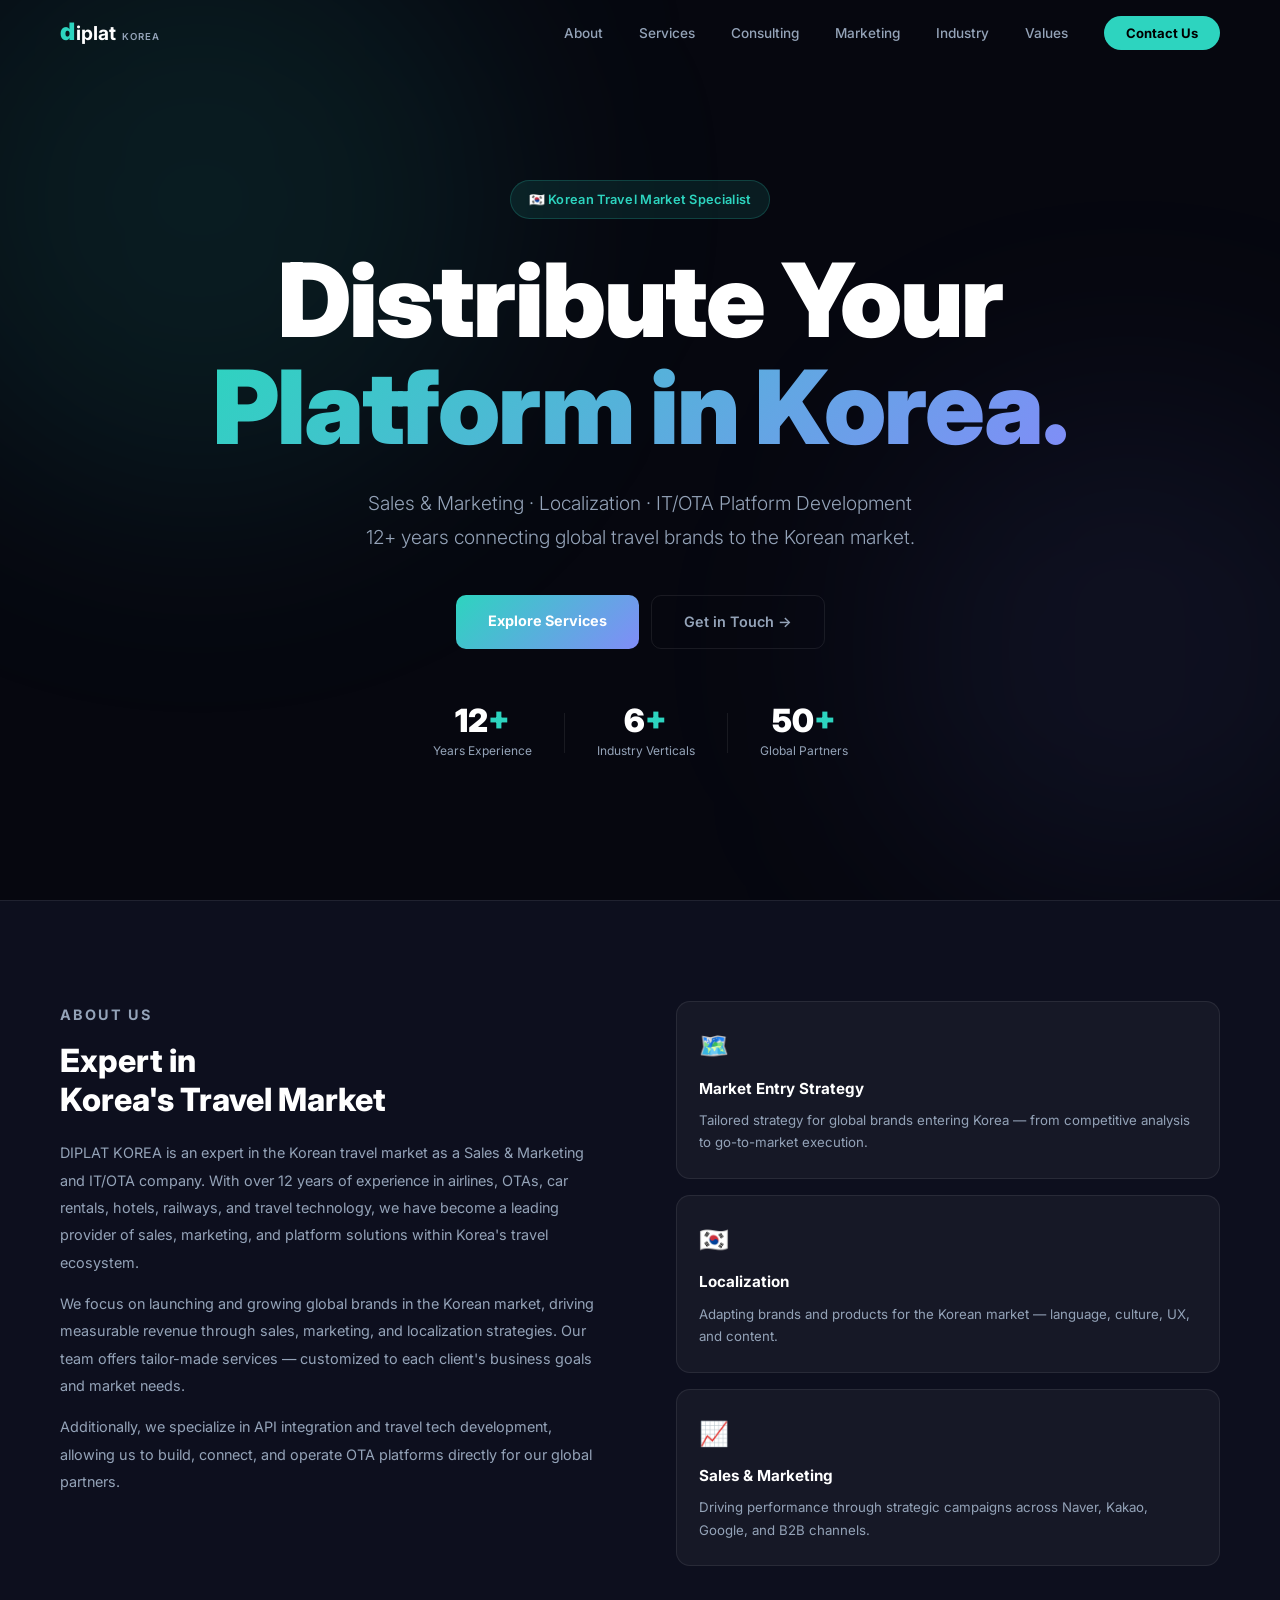
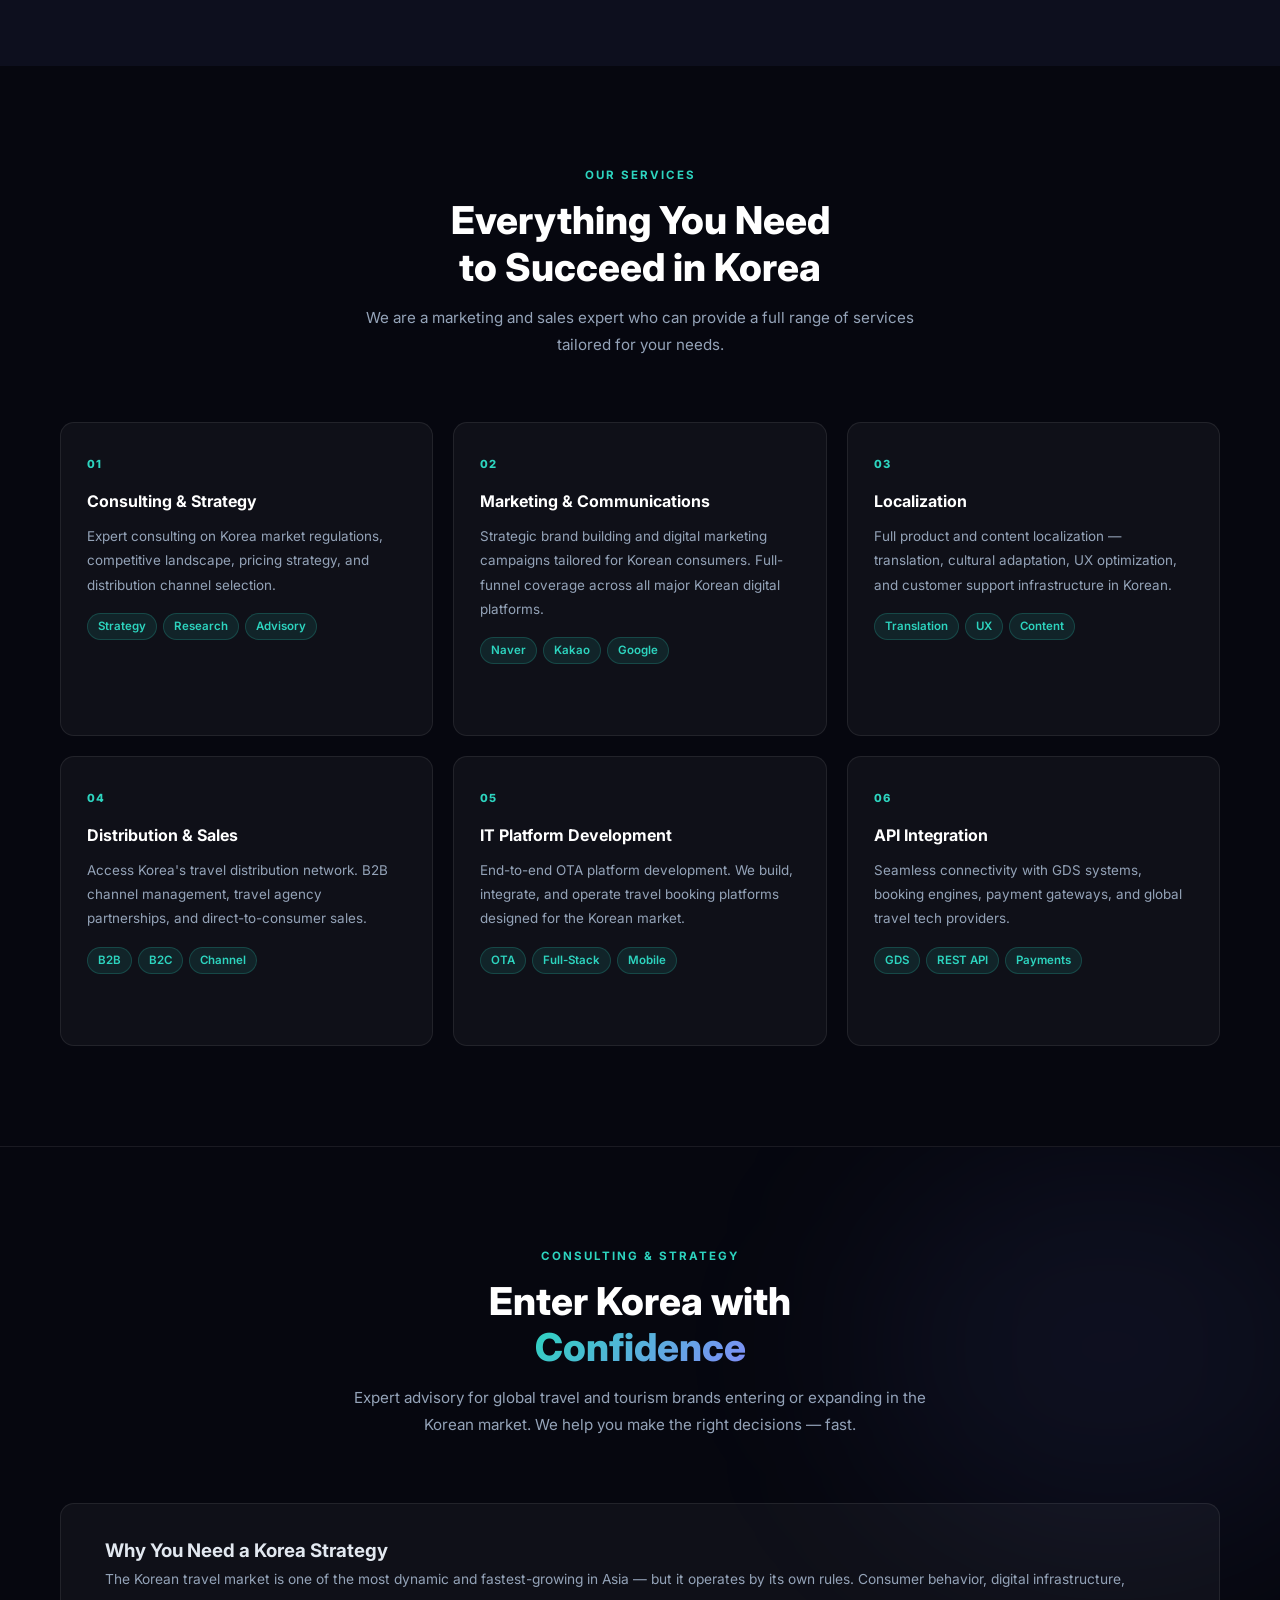
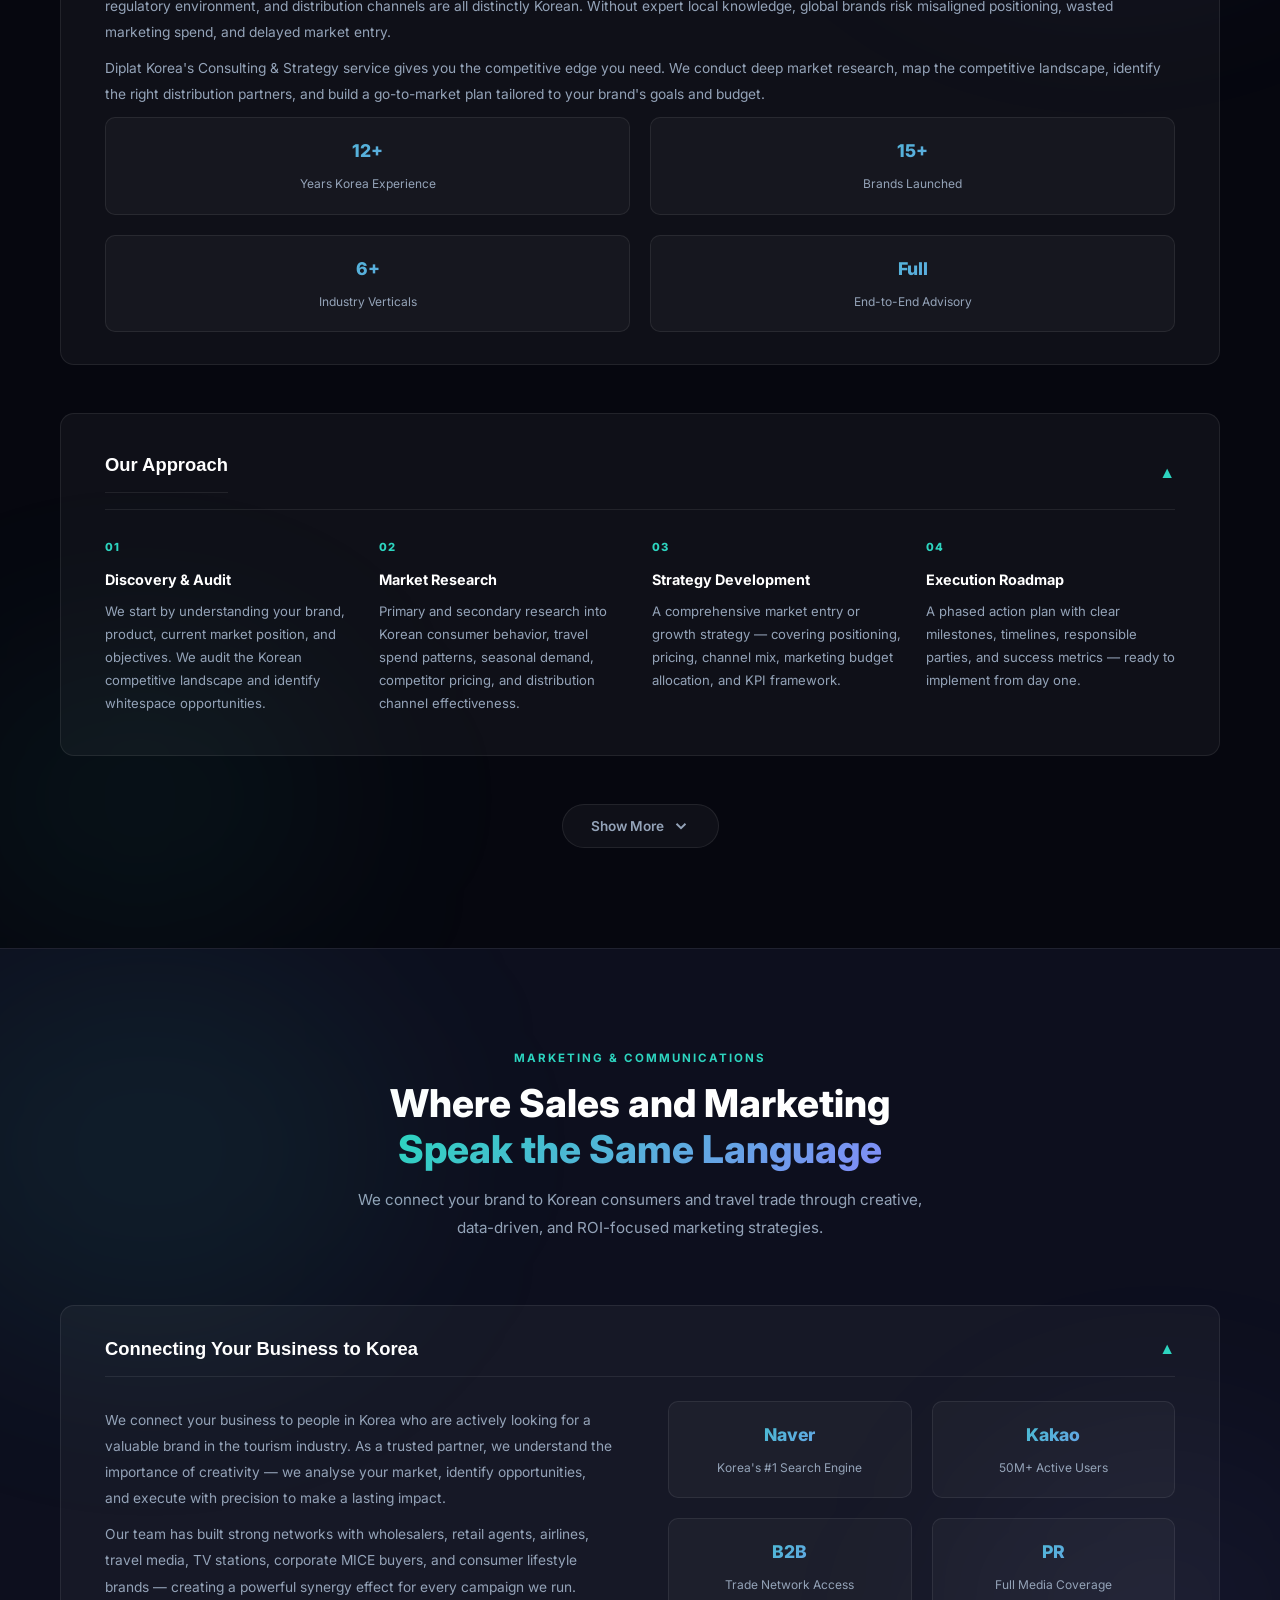
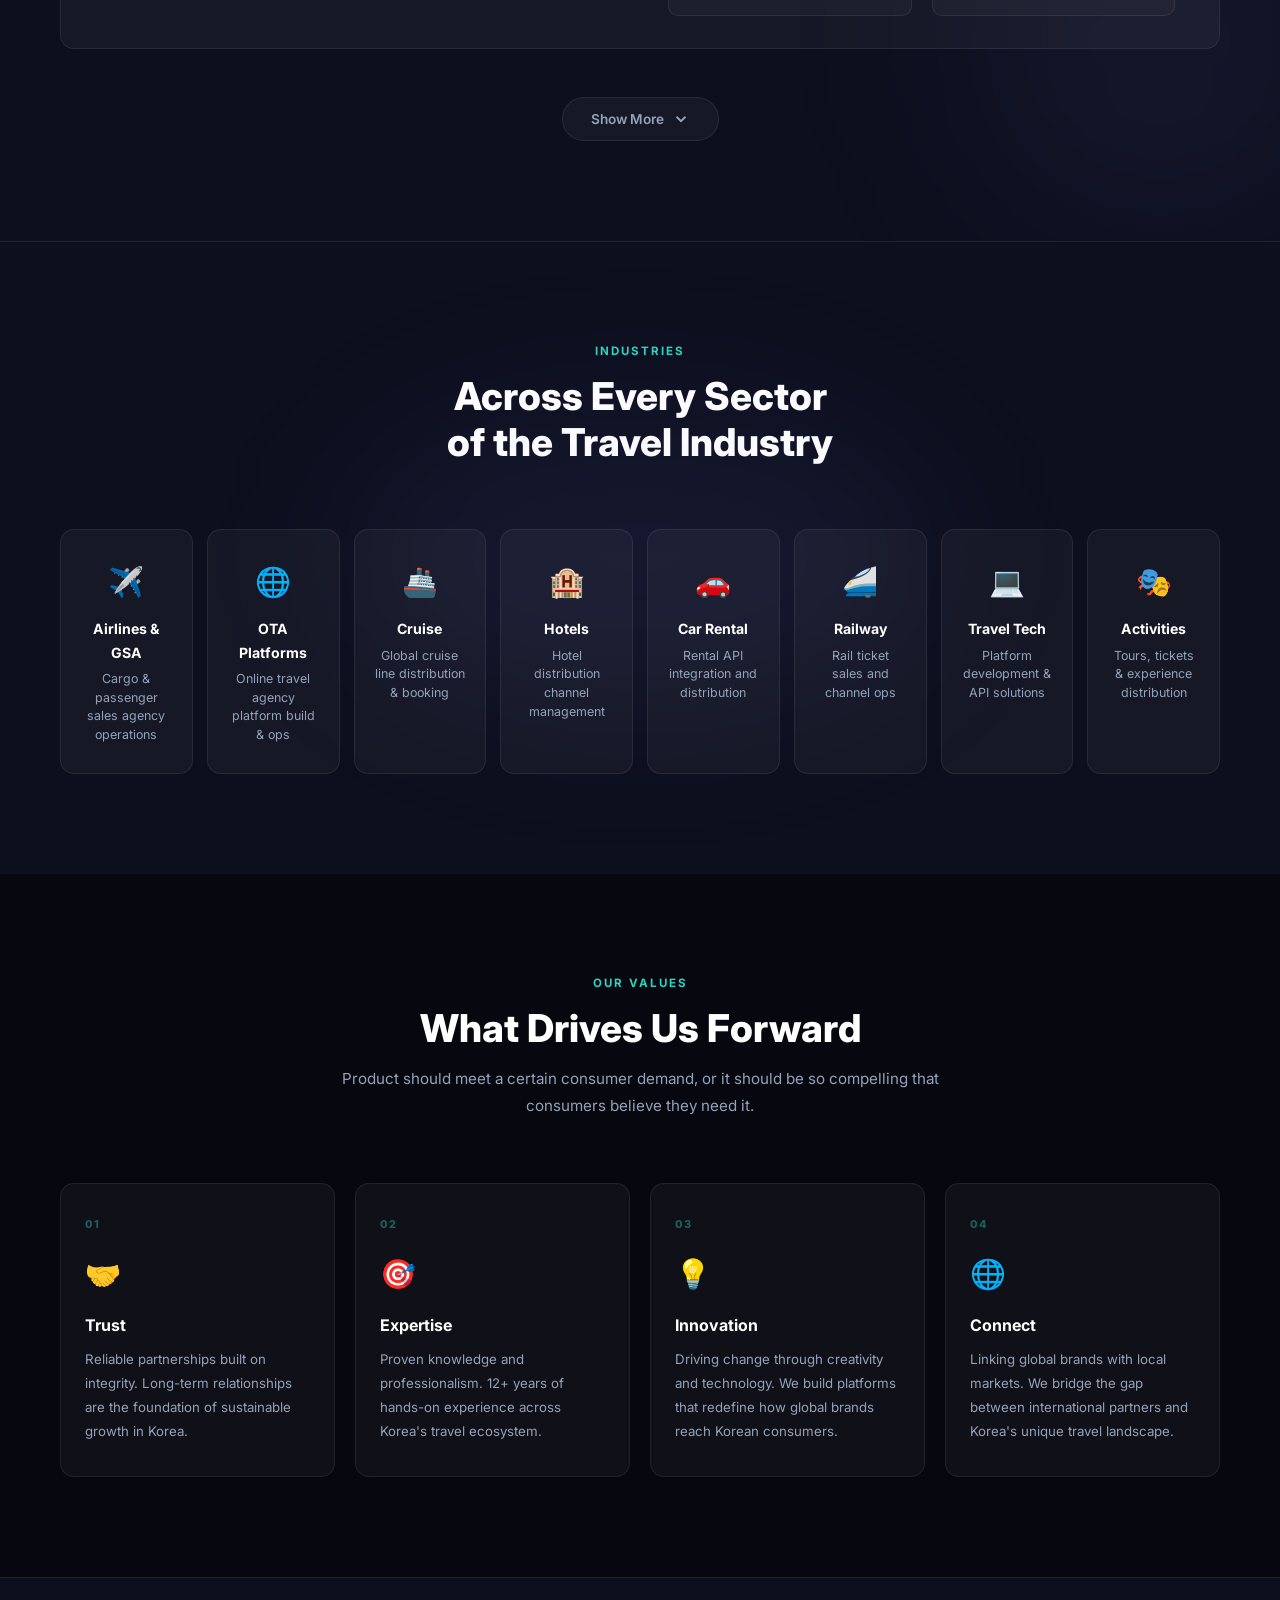
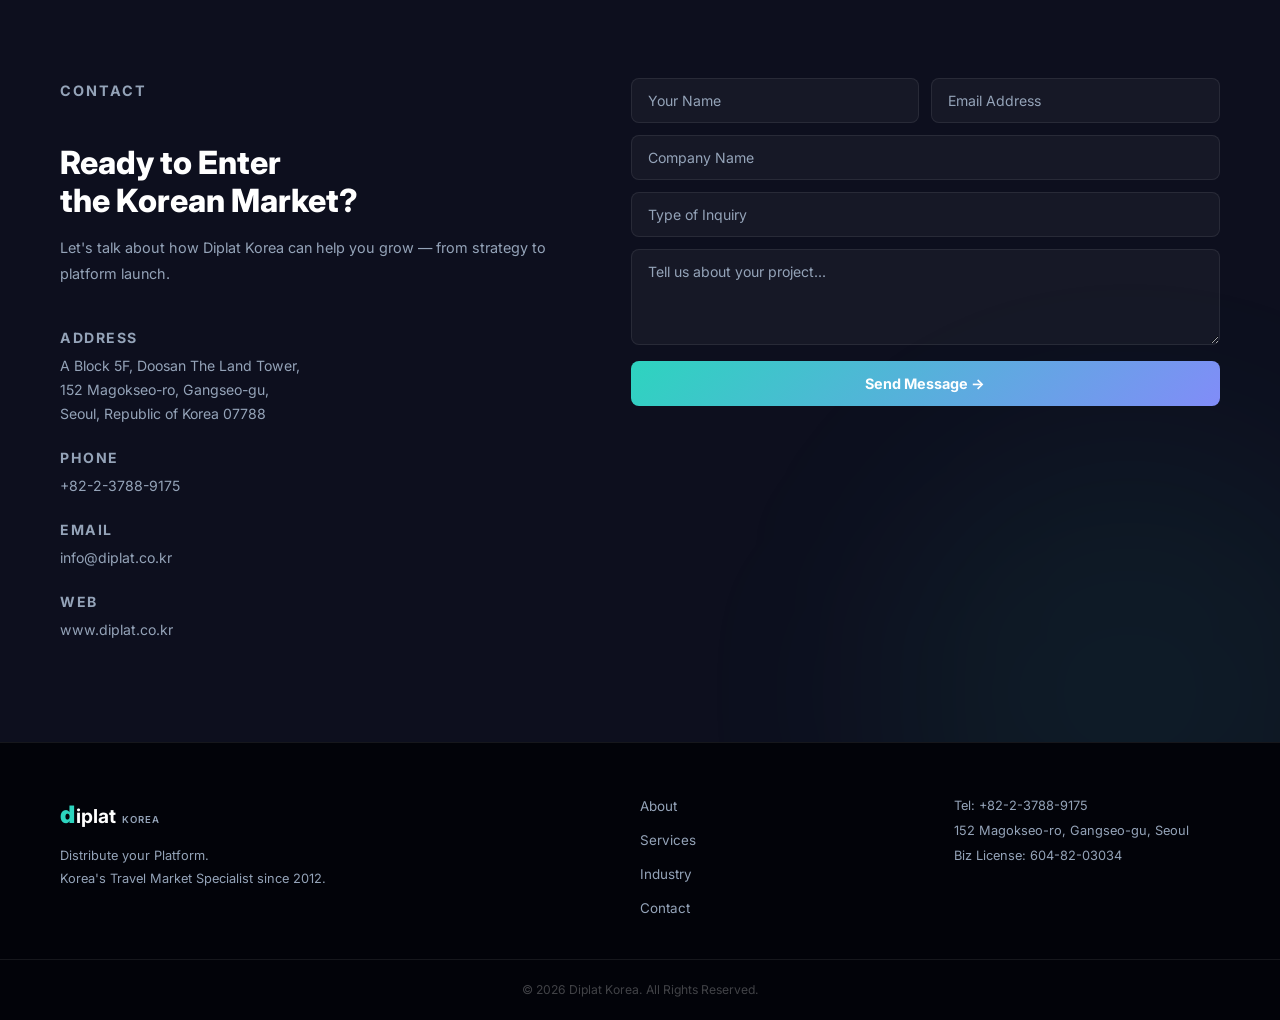
==== index.html @ 062f1f36 "fix: Brands Launched 50+ → 15+" ====
<!DOCTYPE html>
<html lang="en">
<head>
  <meta charset="UTF-8">
  <meta name="viewport" content="width=device-width, initial-scale=1.0">
  <title>Diplat Korea — Distribute Your Platform</title>
  <meta name="description" content="Diplat Korea is an expert in the Korean travel market. Sales & Marketing, Localization, IT/OTA Platform Development, and API Integration. 12+ years of experience.">
  <meta property="og:title" content="Diplat Korea — Distribute Your Platform">
  <meta property="og:description" content="Korea's leading travel market specialist. We launch and grow global brands in Korea.">
  <link rel="preconnect" href="https://fonts.googleapis.com">
  <link rel="stylesheet" href="https://fonts.googleapis.com/css2?family=Inter:wght@300;400;500;600;700;800;900&display=swap">
  <link rel="stylesheet" href="assets/css/style.css">
</head>
<body>

<!-- NAV -->
<nav class="nav" id="nav">
  <div class="container nav-inner">
    <a href="#home" class="logo">
      <span class="logo-d">d</span><span class="logo-rest">iplat</span>
      <span class="logo-ko">korea</span>
    </a>
    <ul class="nav-links" id="navLinks">
      <li><a href="#about">About</a></li>
      <li><a href="#service">Services</a></li>
      <li><a href="#consulting">Consulting</a></li>
      <li><a href="#marketing">Marketing</a></li>
      <li><a href="#industry">Industry</a></li>
      <li><a href="#values">Values</a></li>
      <li><a href="#contact" class="nav-cta">Contact Us</a></li>
    </ul>
    <button class="hamburger" id="hamburger"><span></span><span></span><span></span></button>
  </div>
</nav>

<!-- HERO -->
<section class="hero" id="home">
  <div class="hero-glow hero-glow-1"></div>
  <div class="hero-glow hero-glow-2"></div>
  <div class="container hero-inner">
    <div class="hero-badge">🇰🇷 Korean Travel Market Specialist</div>
    <h1>Distribute Your<br><span class="grad-text">Platform in Korea.</span></h1>
    <p class="hero-sub">Sales & Marketing · Localization · IT/OTA Platform Development<br>12+ years connecting global travel brands to the Korean market.</p>
    <div class="hero-actions">
      <a href="#service" class="btn-primary">Explore Services</a>
      <a href="#contact" class="btn-ghost">Get in Touch →</a>
    </div>
    <div class="hero-metrics">
      <div class="metric"><span class="metric-num">12<em>+</em></span><span class="metric-label">Years Experience</span></div>
      <div class="metric-div"></div>
      <div class="metric"><span class="metric-num">6<em>+</em></span><span class="metric-label">Industry Verticals</span></div>
      <div class="metric-div"></div>
      <div class="metric"><span class="metric-num">50<em>+</em></span><span class="metric-label">Global Partners</span></div>
    </div>
  </div>
</section>

<!-- ABOUT -->
<section class="section about" id="about">
  <div class="container">
    <div class="about-wrap">
      <div class="about-left fade-in">
        <p class="eyebrow">About Us</p>
        <h2>Expert in<br>Korea's Travel Market</h2>
        <p>DIPLAT KOREA is an expert in the Korean travel market as a Sales &amp; Marketing and IT/OTA company. With over 12 years of experience in airlines, OTAs, car rentals, hotels, railways, and travel technology, we have become a leading provider of sales, marketing, and platform solutions within Korea's travel ecosystem.</p>
        <p>We focus on launching and growing global brands in the Korean market, driving measurable revenue through sales, marketing, and localization strategies. Our team offers tailor-made services — customized to each client's business goals and market needs.</p>
        <p>Additionally, we specialize in API integration and travel tech development, allowing us to build, connect, and operate OTA platforms directly for our global partners.</p>
      </div>
      <div class="about-right fade-in">
        <div class="about-card">
          <div class="ac-icon">🗺️</div>
          <h4>Market Entry Strategy</h4>
          <p>Tailored strategy for global brands entering Korea — from competitive analysis to go-to-market execution.</p>
        </div>
        <div class="about-card">
          <div class="ac-icon">🇰🇷</div>
          <h4>Localization</h4>
          <p>Adapting brands and products for the Korean market — language, culture, UX, and content.</p>
        </div>
        <div class="about-card">
          <div class="ac-icon">📈</div>
          <h4>Sales & Marketing</h4>
          <p>Driving performance through strategic campaigns across Naver, Kakao, Google, and B2B channels.</p>
        </div>
      </div>
    </div>
  </div>
</section>

<!-- SERVICES -->
<section class="section services" id="service">
  <div class="container">
    <div class="section-header">
      <p class="eyebrow">Our Services</p>
      <h2>Everything You Need<br>to Succeed in Korea</h2>
      <p class="section-sub">We are a marketing and sales expert who can provide a full range of services tailored for your needs.</p>
    </div>
    <div class="services-grid">
      <a href="#consulting" class="svc-card fade-in">
        <div class="svc-num">01</div>
        <h3>Consulting & Strategy</h3>
        <p>Expert consulting on Korea market regulations, competitive landscape, pricing strategy, and distribution channel selection.</p>
        <div class="svc-tags"><span>Strategy</span><span>Research</span><span>Advisory</span></div>
        <div class="svc-link">Learn More →</div>
      </a>
      <a href="#marketing" class="svc-card fade-in">
        <div class="svc-num">02</div>
        <h3>Marketing & Communications</h3>
        <p>Strategic brand building and digital marketing campaigns tailored for Korean consumers. Full-funnel coverage across all major Korean digital platforms.</p>
        <div class="svc-tags"><span>Naver</span><span>Kakao</span><span>Google</span></div>
        <div class="svc-link">Learn More →</div>
      </a>
      <a href="services/localization.html" class="svc-card fade-in">
        <div class="svc-num">03</div>
        <h3>Localization</h3>
        <p>Full product and content localization — translation, cultural adaptation, UX optimization, and customer support infrastructure in Korean.</p>
        <div class="svc-tags"><span>Translation</span><span>UX</span><span>Content</span></div>
        <div class="svc-link">Learn More →</div>
      </a>
      <a href="services/distribution-sales.html" class="svc-card fade-in">
        <div class="svc-num">04</div>
        <h3>Distribution & Sales</h3>
        <p>Access Korea's travel distribution network. B2B channel management, travel agency partnerships, and direct-to-consumer sales.</p>
        <div class="svc-tags"><span>B2B</span><span>B2C</span><span>Channel</span></div>
        <div class="svc-link">Learn More →</div>
      </a>
      <a href="services/it-platform.html" class="svc-card fade-in">
        <div class="svc-num">05</div>
        <h3>IT Platform Development</h3>
        <p>End-to-end OTA platform development. We build, integrate, and operate travel booking platforms designed for the Korean market.</p>
        <div class="svc-tags"><span>OTA</span><span>Full-Stack</span><span>Mobile</span></div>
        <div class="svc-link">Learn More →</div>
      </a>
      <a href="services/api-integration.html" class="svc-card fade-in">
        <div class="svc-num">06</div>
        <h3>API Integration</h3>
        <p>Seamless connectivity with GDS systems, booking engines, payment gateways, and global travel tech providers.</p>
        <div class="svc-tags"><span>GDS</span><span>REST API</span><span>Payments</span></div>
        <div class="svc-link">Learn More →</div>
      </a>
    </div>
  </div>
</section>

<!-- CONSULTING -->
<section class="section consulting" id="consulting">
  <div class="cst-glow cst-glow-1"></div>
  <div class="cst-glow cst-glow-2"></div>
  <div class="container">
    <div class="section-header">
      <p class="eyebrow">Consulting & Strategy</p>
      <h2>Enter Korea with<br><span class="grad-text">Confidence</span></h2>
      <p class="section-sub">Expert advisory for global travel and tourism brands entering or expanding in the Korean market. We help you make the right decisions — fast.</p>
    </div>

    <!-- Intro strip -->
    <div class="mkt-intro fade-in">
      <div class="mkt-intro-text">
        <h3>Why You Need a Korea Strategy</h3>
        <p>The Korean travel market is one of the most dynamic and fastest-growing in Asia — but it operates by its own rules. Consumer behavior, digital infrastructure, regulatory environment, and distribution channels are all distinctly Korean. Without expert local knowledge, global brands risk misaligned positioning, wasted marketing spend, and delayed market entry.</p>
        <p>Diplat Korea's Consulting & Strategy service gives you the competitive edge you need. We conduct deep market research, map the competitive landscape, identify the right distribution partners, and build a go-to-market plan tailored to your brand's goals and budget.</p>
      </div>
      <div class="mkt-intro-stats">
        <div class="mis"><strong class="grad-text">12+</strong><span>Years Korea Experience</span></div>
        <div class="mis"><strong class="grad-text">15+</strong><span>Brands Launched</span></div>
        <div class="mis"><strong class="grad-text">6+</strong><span>Industry Verticals</span></div>
        <div class="mis"><strong class="grad-text">Full</strong><span>End-to-End Advisory</span></div>
      </div>
    </div>

    <!-- Approach steps (accordion) -->
    <div class="cst-approach fade-in">
      <button class="cst-approach-toggle" onclick="toggleApproach(this)" aria-expanded="true">
        <h3>Our Approach</h3>
        <span class="cst-toggle-icon">▲</span>
      </button>
      <div class="cst-steps" id="cstSteps">
        <div class="cst-step">
          <div class="cst-step-num">01</div>
          <div class="cst-step-body">
            <h4>Discovery & Audit</h4>
            <p>We start by understanding your brand, product, current market position, and objectives. We audit the Korean competitive landscape and identify whitespace opportunities.</p>
          </div>
        </div>
        <div class="cst-step">
          <div class="cst-step-num">02</div>
          <div class="cst-step-body">
            <h4>Market Research</h4>
            <p>Primary and secondary research into Korean consumer behavior, travel spend patterns, seasonal demand, competitor pricing, and distribution channel effectiveness.</p>
          </div>
        </div>
        <div class="cst-step">
          <div class="cst-step-num">03</div>
          <div class="cst-step-body">
            <h4>Strategy Development</h4>
            <p>A comprehensive market entry or growth strategy — covering positioning, pricing, channel mix, marketing budget allocation, and KPI framework.</p>
          </div>
        </div>
        <div class="cst-step">
          <div class="cst-step-num">04</div>
          <div class="cst-step-body">
            <h4>Execution Roadmap</h4>
            <p>A phased action plan with clear milestones, timelines, responsible parties, and success metrics — ready to implement from day one.</p>
          </div>
        </div>
      </div>
    </div>

    <!-- 더보기 버튼 -->
    <div class="expand-btn-wrap">
      <button class="expand-btn" id="cstExpandBtn" onclick="toggleGrid('cstCards','cstExpandBtn')">
        <span>Show More</span>
        <svg class="expand-arrow" viewBox="0 0 24 24" fill="none" stroke="currentColor" stroke-width="2.5"><polyline points="6 9 12 15 18 9"/></svg>
      </button>
    </div>

    <!-- Service scope cards -->
    <div class="mkt-grid expand-grid collapsed" id="cstCards">
      <div class="mkt-card cst-card fade-in mkt-card-highlight">
        <div class="cst-card-header">
          <div class="mkt-icon">✈️</div>
          <h4>GSA — General Sales Agent</h4>
          
        </div>
        <div class="cst-card-body">
          <p>We act as your official General Sales Agent in Korea — operating as your local sales arm with full reservation support, ticketing, agency relations, and account management.</p>
          <ul class="mkt-list">
            <li>Official Korea GSA representation</li>
            <li>Reservations & ticketing support</li>
            <li>Travel agent contracting & education</li>
            <li>Corporate & group account management</li>
            <li>Trade event & roadshow representation</li>
            <li>Monthly sales reporting to HQ</li>
          </ul>
        </div>
      </div>
      <div class="mkt-card cst-card fade-in">
        <div class="cst-card-header">
          <div class="mkt-icon">🗺️</div>
          <h4>Market Entry Strategy</h4>
          
        </div>
        <div class="cst-card-body">
          <p>Full go-to-market framework for new entrants — from brand positioning to first-sale roadmap. Tailored to your product category and target audience in Korea.</p>
          <ul class="mkt-list">
            <li>Positioning & brand architecture</li>
            <li>Target segment definition</li>
            <li>Channel prioritization</li>
            <li>First-year revenue forecasting</li>
          </ul>
        </div>
      </div>
      <div class="mkt-card cst-card fade-in">
        <div class="cst-card-header">
          <div class="mkt-icon">🔎</div>
          <h4>Competitive Intelligence</h4>
          
        </div>
        <div class="cst-card-body">
          <p>Deep analysis of competitors' pricing, marketing, distribution, and customer positioning in Korea — so you know exactly where your brand fits.</p>
          <ul class="mkt-list">
            <li>Competitor price benchmarking</li>
            <li>Distribution channel audit</li>
            <li>Campaign creative analysis</li>
            <li>Market share estimation</li>
          </ul>
        </div>
      </div>
      <div class="mkt-card cst-card fade-in">
        <div class="cst-card-header">
          <div class="mkt-icon">📊</div>
          <h4>Consumer Research</h4>
          
        </div>
        <div class="cst-card-body">
          <p>Korean traveler segmentation, demand forecasting, and purchase behavior analysis — grounded in real data from Korea's travel ecosystem.</p>
          <ul class="mkt-list">
            <li>Traveler persona development</li>
            <li>Seasonal demand mapping</li>
            <li>Booking behavior analysis</li>
            <li>Willingness-to-pay research</li>
          </ul>
        </div>
      </div>
      <div class="mkt-card cst-card fade-in">
        <div class="cst-card-header">
          <div class="mkt-icon">💰</div>
          <h4>Pricing Strategy</h4>
          
        </div>
        <div class="cst-card-body">
          <p>Competitive pricing models, yield optimization guidance, and seasonal promotional calendar development built for the Korean consumer mindset.</p>
          <ul class="mkt-list">
            <li>Competitive price benchmarking</li>
            <li>Early bird & last-minute tactics</li>
            <li>Promotional discount structuring</li>
            <li>Package pricing frameworks</li>
          </ul>
        </div>
      </div>
      <div class="mkt-card cst-card fade-in">
        <div class="cst-card-header">
          <div class="mkt-icon">🤝</div>
          <h4>Partner Identification</h4>
          
        </div>
        <div class="cst-card-body">
          <p>Vetting and introduction to the right wholesalers, OTAs, retail agencies, and media partners for your specific product and budget tier.</p>
          <ul class="mkt-list">
            <li>OTA shortlisting & intro</li>
            <li>Wholesale operator mapping</li>
            <li>MICE & corporate targets</li>
            <li>Media & PR partner referrals</li>
          </ul>
        </div>
      </div>
      <div class="mkt-card cst-card fade-in">
        <div class="cst-card-header">
          <div class="mkt-icon">📋</div>
          <h4>Regulatory Advisory</h4>
          
        </div>
        <div class="cst-card-body">
          <p>Guidance on Korea's tourism business registration, licensing, and compliance requirements — avoiding costly legal missteps from day one.</p>
          <ul class="mkt-list">
            <li>Tourism business licensing</li>
            <li>Korean consumer law basics</li>
            <li>Privacy policy compliance</li>
            <li>Payment regulation guidance</li>
          </ul>
        </div>
      </div>
      <div class="mkt-card cst-card fade-in">
        <div class="cst-card-header">
          <div class="mkt-icon">🏢</div>
          <h4>Office & Rep Setup</h4>
          
        </div>
        <div class="cst-card-body">
          <p>Support for establishing a local Korea presence — from virtual office setup to hiring local representatives and building your Korea team.</p>
          <ul class="mkt-list">
            <li>Virtual / physical office setup</li>
            <li>Local rep hiring support</li>
            <li>Entity registration advisory</li>
            <li>Operational process design</li>
          </ul>
        </div>
      </div>
      <div class="mkt-card cst-card fade-in">
        <div class="cst-card-header">
          <div class="mkt-icon">📈</div>
          <h4>Performance Consulting</h4>
          
        </div>
        <div class="cst-card-body">
          <p>Ongoing strategic advisory for brands already in Korea — reviewing performance, adjusting strategy, and unlocking the next stage of growth.</p>
          <ul class="mkt-list">
            <li>Quarterly business reviews</li>
            <li>KPI framework & dashboards</li>
            <li>Strategy pivots & optimization</li>
            <li>Expansion planning</li>
          </ul>
        </div>
      </div>
    </div>
  </div>
</section>

<!-- MARKETING -->
<section class="section marketing" id="marketing">
  <div class="mkt-glow mkt-glow-1"></div>
  <div class="mkt-glow mkt-glow-2"></div>
  <div class="container">
    <div class="section-header">
      <p class="eyebrow">Marketing & Communications</p>
      <h2>Where Sales and Marketing<br><span class="grad-text">Speak the Same Language</span></h2>
      <p class="section-sub">We connect your brand to Korean consumers and travel trade through creative, data-driven, and ROI-focused marketing strategies.</p>
    </div>

    <!-- Intro strip (accordion) -->
    <div class="mkt-intro fade-in">
      <button class="cst-approach-toggle" onclick="toggleMktIntro(this)" aria-expanded="true">
        <h3>Connecting Your Business to Korea</h3>
        <span class="cst-toggle-icon">▲</span>
      </button>
      <div id="mktIntroBody">
        <div class="mkt-intro-inner">
          <div class="mkt-intro-text">
            <p>We connect your business to people in Korea who are actively looking for a valuable brand in the tourism industry. As a trusted partner, we understand the importance of creativity — we analyse your market, identify opportunities, and execute with precision to make a lasting impact.</p>
            <p>Our team has built strong networks with wholesalers, retail agents, airlines, travel media, TV stations, corporate MICE buyers, and consumer lifestyle brands — creating a powerful synergy effect for every campaign we run.</p>
          </div>
          <div class="mkt-intro-stats">
            <div class="mis"><strong class="grad-text">Naver</strong><span>Korea's #1 Search Engine</span></div>
            <div class="mis"><strong class="grad-text">Kakao</strong><span>50M+ Active Users</span></div>
            <div class="mis"><strong class="grad-text">B2B</strong><span>Trade Network Access</span></div>
            <div class="mis"><strong class="grad-text">PR</strong><span>Full Media Coverage</span></div>
          </div>
        </div>
      </div>
    </div>

    <!-- 더보기 버튼 -->
    <div class="expand-btn-wrap">
      <button class="expand-btn" id="mktExpandBtn" onclick="toggleGrid('mktCards','mktExpandBtn')">
        <span>Show More</span>
        <svg class="expand-arrow" viewBox="0 0 24 24" fill="none" stroke="currentColor" stroke-width="2.5"><polyline points="6 9 12 15 18 9"/></svg>
      </button>
    </div>

    <!-- Service cards -->
    <div class="mkt-grid expand-grid collapsed" id="mktCards">
      <div class="mkt-card cst-card fade-in">
        <div class="cst-card-header">
          <div class="mkt-icon">📣</div>
          <h4>Public Relations</h4>
          
        </div>
        <div class="cst-card-body">
          <p>Strong and wide media networks enabling reach to the right distribution channels and relevant travel media. Press releases, editorial placements, and journalist FAM trips — all managed in-house.</p>
          <ul class="mkt-list">
            <li>Travel trade & consumer media coverage</li>
            <li>Press release writing & distribution</li>
            <li>FAM trip coordination</li>
            <li>Influencer & travel blogger campaigns</li>
          </ul>
        </div>
      </div>
      <div class="mkt-card cst-card fade-in">
        <div class="cst-card-header">
          <div class="mkt-icon">🎯</div>
          <h4>Search Engine Marketing (SEM)</h4>
          
        </div>
        <div class="cst-card-body">
          <p>Pay-per-click advertising on Korea's most powerful digital platforms. We manage every aspect of your paid search from keyword research to ad copy and bid optimization.</p>
          <ul class="mkt-list">
            <li>Naver Search Ads (네이버 검색광고)</li>
            <li>Kakao Keyword Ads (카카오 키워드광고)</li>
            <li>Google Ads — Korea-optimized</li>
            <li>Display & retargeting campaigns</li>
          </ul>
        </div>
      </div>
      <div class="mkt-card cst-card fade-in">
        <div class="cst-card-header">
          <div class="mkt-icon">🔍</div>
          <h4>Search Engine Optimization (SEO)</h4>
          
        </div>
        <div class="cst-card-body">
          <p>Whether it's Google, Naver, or any other Korean portal — we understand the algorithms and optimize your digital presence to drive consistent organic traffic from Korean searchers.</p>
          <ul class="mkt-list">
            <li>Naver Blog & Post SEO</li>
            <li>Google Korea on-page optimization</li>
            <li>Korean keyword research & mapping</li>
            <li>Technical SEO & site audit</li>
          </ul>
        </div>
      </div>
      <div class="mkt-card cst-card fade-in">
        <div class="cst-card-header">
          <div class="mkt-icon">📱</div>
          <h4>Social Media Marketing (SNS)</h4>
          
        </div>
        <div class="cst-card-body">
          <p>We develop and manage social media channels that build brand loyalty and drive engagement with the right Korean audience — across every major platform.</p>
          <ul class="mkt-list">
            <li>KakaoTalk Channel management</li>
            <li>Instagram & YouTube Korea</li>
            <li>Naver Blog & Naver TV</li>
            <li>Community building & moderation</li>
          </ul>
        </div>
      </div>
      <div class="mkt-card cst-card fade-in">
        <div class="cst-card-header">
          <div class="mkt-icon">✍️</div>
          <h4>Content Marketing</h4>
          
        </div>
        <div class="cst-card-body">
          <p>Korean consumers trust content. We create, translate, and localize compelling content — from blog posts and travel guides to video scripts and email newsletters.</p>
          <ul class="mkt-list">
            <li>Korean copywriting & translation</li>
            <li>Travel guide & destination content</li>
            <li>Email & newsletter campaigns</li>
            <li>Naver Blog & KakaoStory posting</li>
          </ul>
        </div>
      </div>
      <div class="mkt-card cst-card fade-in">
        <div class="cst-card-header">
          <div class="mkt-icon">💼</div>
          <h4>Sales Representation</h4>
          
        </div>
        <div class="cst-card-body">
          <p>Increase arrivals and length of stay by expanding your sales channels and pitching to the right targets — from top wholesalers and OTAs to corporate MICE buyers and retail agencies.</p>
          <ul class="mkt-list">
            <li>B2B travel trade sales calls</li>
            <li>OTA channel negotiation</li>
            <li>MICE & corporate sales</li>
            <li>Trade shows & roadshows</li>
          </ul>
        </div>
      </div>
      <div class="mkt-card cst-card fade-in">
        <div class="cst-card-header">
          <div class="mkt-icon">🔗</div>
          <h4>Integrated Marketing</h4>
          
        </div>
        <div class="cst-card-body">
          <p>Creative omnichannel campaigns that activate the source market and deliver measurable ROI. We align digital, PR, trade, and content into a single strategy that moves your KPIs.</p>
          <ul class="mkt-list">
            <li>Campaign strategy & planning</li>
            <li>Cross-channel execution</li>
            <li>ROI tracking & reporting</li>
            <li>Seasonal & promotional campaigns</li>
          </ul>
        </div>
      </div>
      <div class="mkt-card cst-card fade-in">
        <div class="cst-card-header">
          <div class="mkt-icon">🛡️</div>
          <h4>Crisis Management</h4>
          
        </div>
        <div class="cst-card-body">
          <p>Professional management of crisis situations with full understanding of Korea's media landscape and crisis communication protocols — protecting your brand reputation when it matters most.</p>
          <ul class="mkt-list">
            <li>Korean media monitoring</li>
            <li>Crisis response planning</li>
            <li>Spokesperson preparation</li>
            <li>Damage control & recovery PR</li>
          </ul>
        </div>
      </div>
    </div>
  </div>
</section>

<!-- INDUSTRY -->
<section class="section industry" id="industry">
  <div class="industry-glow"></div>
  <div class="container">
    <div class="section-header">
      <p class="eyebrow">Industries</p>
      <h2>Across Every Sector<br>of the Travel Industry</h2>
    </div>
    <div class="industry-grid">
      <div class="ind-card fade-in"><span class="ind-icon">✈️</span><h4>Airlines & GSA</h4><p>Cargo & passenger sales agency operations</p></div>
      <div class="ind-card fade-in"><span class="ind-icon">🌐</span><h4>OTA Platforms</h4><p>Online travel agency platform build & ops</p></div>
      <div class="ind-card fade-in"><span class="ind-icon">🚢</span><h4>Cruise</h4><p>Global cruise line distribution & booking</p></div>
      <div class="ind-card fade-in"><span class="ind-icon">🏨</span><h4>Hotels</h4><p>Hotel distribution channel management</p></div>
      <div class="ind-card fade-in"><span class="ind-icon">🚗</span><h4>Car Rental</h4><p>Rental API integration and distribution</p></div>
      <div class="ind-card fade-in"><span class="ind-icon">🚄</span><h4>Railway</h4><p>Rail ticket sales and channel ops</p></div>
      <div class="ind-card fade-in"><span class="ind-icon">💻</span><h4>Travel Tech</h4><p>Platform development & API solutions</p></div>
      <div class="ind-card fade-in"><span class="ind-icon">🎭</span><h4>Activities</h4><p>Tours, tickets & experience distribution</p></div>
    </div>
  </div>
</section>

<!-- VALUES -->
<section class="section values" id="values">
  <div class="container">
    <div class="section-header">
      <p class="eyebrow">Our Values</p>
      <h2>What Drives Us Forward</h2>
      <p class="section-sub">Product should meet a certain consumer demand, or it should be so compelling that consumers believe they need it.</p>
    </div>
    <div class="values-grid">
      <div class="val-card fade-in">
        <div class="val-num">01</div>
        <div class="val-icon">🤝</div>
        <h3>Trust</h3>
        <p>Reliable partnerships built on integrity. Long-term relationships are the foundation of sustainable growth in Korea.</p>
      </div>
      <div class="val-card fade-in">
        <div class="val-num">02</div>
        <div class="val-icon">🎯</div>
        <h3>Expertise</h3>
        <p>Proven knowledge and professionalism. 12+ years of hands-on experience across Korea's travel ecosystem.</p>
      </div>
      <div class="val-card fade-in">
        <div class="val-num">03</div>
        <div class="val-icon">💡</div>
        <h3>Innovation</h3>
        <p>Driving change through creativity and technology. We build platforms that redefine how global brands reach Korean consumers.</p>
      </div>
      <div class="val-card fade-in">
        <div class="val-num">04</div>
        <div class="val-icon">🌐</div>
        <h3>Connect</h3>
        <p>Linking global brands with local markets. We bridge the gap between international partners and Korea's unique travel landscape.</p>
      </div>
    </div>
  </div>
</section>

<!-- CONTACT -->
<section class="section contact" id="contact">
  <div class="contact-glow"></div>
  <div class="container">
    <div class="contact-wrap">
      <div class="contact-left fade-in">
        <p class="eyebrow">Contact</p>
        <h2>Ready to Enter<br>the Korean Market?</h2>
        <p>Let's talk about how Diplat Korea can help you grow — from strategy to platform launch.</p>
        <div class="contact-details">
          <div class="cd"><span class="cd-l">Address</span><span>A Block 5F, Doosan The Land Tower,<br>152 Magokseo-ro, Gangseo-gu,<br>Seoul, Republic of Korea 07788</span></div>
          <div class="cd"><span class="cd-l">Phone</span><a href="tel:+82237889175">+82-2-3788-9175</a></div>
          <div class="cd"><span class="cd-l">Email</span><a href="mailto:info@diplat.co.kr">info@diplat.co.kr</a></div>
          <div class="cd"><span class="cd-l">Web</span><a href="https://www.diplat.co.kr" target="_blank">www.diplat.co.kr</a></div>
        </div>
      </div>
      <form class="contact-form fade-in" onsubmit="handleSubmit(event)">
        <div class="form-row">
          <input type="text" placeholder="Your Name" required>
          <input type="email" placeholder="Email Address" required>
        </div>
        <input type="text" placeholder="Company Name">
        <select onchange="this.classList.add('filled')">
          <option value="" disabled selected>Type of Inquiry</option>
          <option>Korea Market Entry Strategy</option>
          <option>IT Platform Development</option>
          <option>API Integration</option>
          <option>Sales & Marketing</option>
          <option>Cruise Partnership</option>
          <option>Other</option>
        </select>
        <textarea rows="4" placeholder="Tell us about your project..."></textarea>
        <button type="submit" class="btn-submit">Send Message →</button>
      </form>
    </div>
  </div>
</section>

<!-- FOOTER -->
<footer class="footer">
  <div class="container footer-inner">
    <div>
      <div class="logo footer-logo"><span class="logo-d">d</span><span class="logo-rest">iplat</span><span class="logo-ko">korea</span></div>
      <p class="footer-sub">Distribute your Platform.<br>Korea's Travel Market Specialist since 2012.</p>
    </div>
    <div class="footer-links">
      <a href="#about">About</a>
      <a href="#service">Services</a>
      <a href="#industry">Industry</a>
      <a href="#contact">Contact</a>
    </div>
    <div class="footer-info">
      <p>Tel: +82-2-3788-9175</p>
      <p>152 Magokseo-ro, Gangseo-gu, Seoul</p>
      <p>Biz License: 604-82-03034</p>
    </div>
  </div>
  <div class="footer-bottom">
    <p>© 2026 Diplat Korea. All Rights Reserved.</p>
  </div>
</footer>

<script src="assets/js/main.js"></script>
</body>
</html>
---- assets/css/style.css ----
/* ===== RESET ===== */
*, *::before, *::after { box-sizing: border-box; margin: 0; padding: 0; }
html { scroll-behavior: smooth; }
body {
  font-family: 'Inter', -apple-system, sans-serif;
  background: #06070f;
  color: #e2e8f0;
  line-height: 1.65;
  overflow-x: hidden;
}
a { text-decoration: none; color: inherit; }
ul { list-style: none; }

/* ===== VARIABLES ===== */
:root {
  --teal: #2dd4bf;
  --teal-glow: rgba(45,212,191,.18);
  --purple: #818cf8;
  --bg: #06070f;
  --bg-2: #0d0f1e;
  --bg-card: rgba(255,255,255,.04);
  --border: rgba(255,255,255,.08);
  --border-hover: rgba(45,212,191,.35);
  --text: #e2e8f0;
  --text-muted: #94a3b8;
  --radius: 14px;
  --radius-sm: 8px;
}

.container { max-width: 1480px; margin: 0 auto; padding: 0 60px; }

/* ===== EYEBROW ===== */
.eyebrow {
  font-size: .72rem;
  font-weight: 700;
  letter-spacing: 2px;
  text-transform: uppercase;
  color: var(--teal);
  margin-bottom: 12px;
}

/* ===== SECTION HEADER ===== */
.section-header { text-align: center; margin-bottom: 64px; }
.section-header h2 { font-size: clamp(1.8rem, 3vw, 3rem); font-weight: 800; color: #fff; line-height: 1.2; margin-bottom: 14px; }
.section-sub { color: var(--text-muted); font-size: .95rem; max-width: 600px; margin: 0 auto; line-height: 1.8; }

/* ===== GRAD TEXT ===== */
.grad-text {
  background: linear-gradient(135deg, var(--teal) 0%, var(--purple) 100%);
  -webkit-background-clip: text;
  -webkit-text-fill-color: transparent;
  background-clip: text;
}

/* ===== NAV ===== */
.nav {
  position: fixed;
  top: 0; left: 0; right: 0;
  z-index: 999;
  padding: 0;
  transition: background .35s, border-color .35s;
  border-bottom: 1px solid transparent;
}
.nav.scrolled {
  background: rgba(6,7,15,.92);
  backdrop-filter: blur(20px);
  border-color: var(--border);
}
.nav-inner { display: flex; align-items: center; justify-content: space-between; height: 64px; }
.logo { display: inline-flex; align-items: baseline; gap: 1px; }
.logo-d { font-size: 1.5rem; font-weight: 900; color: var(--teal); }
.logo-rest { font-size: 1.2rem; font-weight: 700; color: #fff; }
.logo-ko { font-size: .6rem; font-weight: 600; color: var(--text-muted); letter-spacing: 1px; text-transform: uppercase; margin-left: 5px; }
.nav-links { display: flex; align-items: center; gap: 36px; }
.nav-links a { font-size: .85rem; font-weight: 500; color: var(--text-muted); transition: color .2s; }
.nav-links a:hover { color: #fff; }
.nav-cta {
  background: var(--teal) !important;
  color: #000 !important;
  font-weight: 700 !important;
  padding: 9px 22px;
  border-radius: 24px;
  font-size: .82rem !important;
  transition: opacity .2s !important;
}
.nav-cta:hover { opacity: .85; }
.hamburger { display: none; flex-direction: column; gap: 5px; cursor: pointer; background: none; border: none; padding: 4px; }
.hamburger span { width: 22px; height: 1.5px; background: #fff; display: block; transition: .3s; }

/* ===== HERO ===== */
.hero {
  min-height: 100vh;
  display: flex;
  align-items: center;
  position: relative;
  overflow: hidden;
  padding: 120px 0 80px;
}
.hero-glow {
  position: absolute;
  border-radius: 50%;
  filter: blur(120px);
  pointer-events: none;
}
.hero-glow-1 {
  width: 600px; height: 600px;
  background: rgba(45,212,191,.1);
  top: -100px; left: -100px;
}
.hero-glow-2 {
  width: 500px; height: 500px;
  background: rgba(129,140,248,.08);
  bottom: 0; right: -100px;
}
.hero-inner { position: relative; z-index: 1; text-align: center; max-width: 1000px; margin: 0 auto; }
.hero-badge {
  display: inline-flex;
  align-items: center;
  gap: 8px;
  background: rgba(45,212,191,.1);
  border: 1px solid rgba(45,212,191,.2);
  color: var(--teal);
  font-size: .8rem;
  font-weight: 600;
  padding: 8px 18px;
  border-radius: 24px;
  margin-bottom: 28px;
  letter-spacing: .3px;
}
.hero h1 {
  font-size: clamp(3.2rem, 8vw, 6.4rem);
  font-weight: 900;
  line-height: 1.05;
  color: #fff;
  margin-bottom: 24px;
  letter-spacing: -2px;
}
.hero-sub { font-size: 1.2rem; color: var(--text-muted); margin-bottom: 40px; line-height: 1.8; font-weight: 300; }
.hero-actions { display: flex; gap: 12px; justify-content: center; flex-wrap: wrap; margin-bottom: 56px; }
.btn-primary {
  background: linear-gradient(135deg, var(--teal), var(--purple));
  color: #fff;
  font-weight: 700;
  font-size: .9rem;
  padding: 14px 32px;
  border-radius: 10px;
  transition: opacity .2s, transform .2s;
  display: inline-block;
}
.btn-primary:hover { opacity: .9; transform: translateY(-1px); }
.btn-ghost {
  border: 1px solid var(--border);
  color: var(--text-muted);
  font-weight: 600;
  font-size: .9rem;
  padding: 14px 32px;
  border-radius: 10px;
  transition: all .2s;
  display: inline-block;
}
.btn-ghost:hover { border-color: var(--teal); color: var(--teal); }
.hero-metrics { display: flex; align-items: center; justify-content: center; gap: 32px; }
.metric { text-align: center; }
.metric-num { display: block; font-size: 2rem; font-weight: 900; color: #fff; line-height: 1; }
.metric-num em { color: var(--teal); font-style: normal; }
.metric-label { display: block; font-size: .75rem; color: var(--text-muted); margin-top: 4px; }
.metric-div { width: 1px; height: 40px; background: var(--border); }

/* ===== SECTION BASE ===== */
.section { padding: 100px 0; }

/* ===== ABOUT ===== */
.about { background: var(--bg-2); border-top: 1px solid var(--border); }
.about-wrap { display: grid; grid-template-columns: 1fr 1fr; gap: 72px; align-items: start; }
.about-left { }
.about-left h2 { font-size: clamp(1.6rem, 2.5vw, 2rem); font-weight: 800; color: #fff; line-height: 1.2; margin-bottom: 20px; }
.about-left p { color: var(--text-muted); font-size: .9rem; line-height: 1.9; margin-bottom: 14px; }
.about-right { display: flex; flex-direction: column; gap: 16px; }
.about-card {
  background: var(--bg-card);
  border: 1px solid var(--border);
  border-radius: var(--radius);
  padding: 24px 22px;
  transition: border-color .25s, background .25s;
}
.about-card:hover { border-color: var(--border-hover); background: rgba(45,212,191,.04); }
.ac-icon { font-size: 1.5rem; margin-bottom: 10px; }
.about-card h4 { font-size: .95rem; font-weight: 700; color: #fff; margin-bottom: 8px; }
.about-card p { font-size: .83rem; color: var(--text-muted); line-height: 1.7; }

/* ===== SERVICES ===== */
.services { background: var(--bg); position: relative; }
.services-grid { display: grid; grid-template-columns: repeat(3, 1fr); gap: 20px; }
.svc-card {
  background: var(--bg-card);
  border: 1px solid var(--border);
  border-radius: var(--radius);
  padding: 32px 26px;
  transition: all .25s;
  position: relative;
  overflow: hidden;
}
.svc-card::before {
  content: '';
  position: absolute;
  top: 0; left: 0; right: 0;
  height: 2px;
  background: linear-gradient(90deg, var(--teal), var(--purple));
  opacity: 0;
  transition: opacity .25s;
}
.svc-card:hover { border-color: var(--border-hover); transform: translateY(-3px); box-shadow: 0 12px 40px rgba(0,0,0,.3); }
.svc-card:hover::before { opacity: 1; }
.svc-num { font-size: .7rem; font-weight: 800; color: var(--teal); letter-spacing: 1px; margin-bottom: 14px; }
.svc-card h3 { font-size: 1rem; font-weight: 700; color: #fff; margin-bottom: 10px; }
.svc-card p { font-size: .84rem; color: var(--text-muted); line-height: 1.8; margin-bottom: 16px; }
.svc-tags { display: flex; flex-wrap: wrap; gap: 6px; }
.svc-tags span { background: rgba(45,212,191,.1); border: 1px solid rgba(45,212,191,.2); color: var(--teal); font-size: .72rem; font-weight: 600; padding: 3px 10px; border-radius: 20px; }
.svc-link { margin-top: 18px; font-size: .8rem; font-weight: 700; color: var(--teal); opacity: 0; transform: translateX(-6px); transition: opacity .2s, transform .2s; }
.svc-card:hover .svc-link { opacity: 1; transform: translateX(0); }
a.svc-card { display: block; text-decoration: none; color: inherit; cursor: pointer; }

/* ===== EXPAND BUTTON ===== */
.expand-btn-wrap {
  display: flex;
  justify-content: center;
  margin: 24px 0 0;
}
.expand-btn {
  display: inline-flex;
  align-items: center;
  gap: 8px;
  background: var(--bg-card);
  border: 1px solid var(--border);
  color: var(--text-muted);
  font-size: .85rem;
  font-weight: 600;
  font-family: inherit;
  padding: 12px 28px;
  border-radius: 40px;
  cursor: pointer;
  transition: all .25s;
}
.expand-btn:hover { border-color: var(--teal); color: var(--teal); }
.expand-btn.open { color: var(--teal); border-color: var(--teal); }
.expand-btn.open span::before { content: 'Show Less'; }
.expand-btn.open span { font-size: 0; }
.expand-btn.open span::before { font-size: .85rem; }
.expand-arrow {
  width: 18px; height: 18px;
  transition: transform .35s;
  flex-shrink: 0;
}
.expand-btn.open .expand-arrow { transform: rotate(180deg); }

/* Grid expand animation */
.expand-grid {
  overflow: hidden;
  max-height: 0;
  opacity: 0;
  margin-top: 0;
  transition: max-height .6s cubic-bezier(.4,0,.2,1), opacity .45s ease, margin-top .3s;
  pointer-events: none;
}
.expand-grid.collapsed { max-height: 0; opacity: 0; margin-top: 0; pointer-events: none; }
.expand-grid.open { max-height: 3000px; opacity: 1; margin-top: 24px; pointer-events: all; }

/* ===== CONSULTING ===== */
.consulting {
  background: var(--bg);
  border-top: 1px solid var(--border);
  position: relative;
  overflow: hidden;
}
.cst-glow {
  position: absolute;
  border-radius: 50%;
  filter: blur(100px);
  pointer-events: none;
}
.cst-glow-1 { width: 500px; height: 400px; background: rgba(129,140,248,.07); top: 0; right: -80px; }
.cst-glow-2 { width: 400px; height: 300px; background: rgba(45,212,191,.06); bottom: 0; left: -60px; }

.cst-approach {
  background: var(--bg-card);
  border: 1px solid var(--border);
  border-radius: var(--radius);
  padding: 40px 44px;
  margin-bottom: 48px;
  position: relative;
  z-index: 1;
}
.cst-approach h3 { font-size: 1.15rem; font-weight: 800; color: #fff; margin-bottom: 28px; padding-bottom: 16px; border-bottom: 1px solid var(--border); }
/* Approach toggle button */
.cst-approach-toggle {
  width: 100%;
  display: flex;
  align-items: center;
  justify-content: space-between;
  background: none;
  border: none;
  cursor: pointer;
  padding: 0 0 16px;
  border-bottom: 1px solid var(--border);
  margin-bottom: 28px;
  text-align: left;
}
.cst-approach-toggle h3 { font-size: 1.15rem; font-weight: 800; color: #fff; margin: 0; }
.cst-toggle-icon { color: var(--teal); font-size: 1rem; transition: transform .3s; }
.cst-approach-toggle[aria-expanded="false"] .cst-toggle-icon { transform: rotate(180deg); }
#cstSteps { overflow: hidden; transition: max-height .4s ease, opacity .3s ease; max-height: 600px; opacity: 1; }
#cstSteps.collapsed { max-height: 0; opacity: 0; margin-bottom: 0; }

.cst-steps { display: grid; grid-template-columns: repeat(4, 1fr); gap: 24px; }
.cst-step { display: flex; flex-direction: column; gap: 12px; }
.cst-step-num { font-size: .7rem; font-weight: 800; color: var(--teal); letter-spacing: 1px; }
.cst-step-body h4 { font-size: .9rem; font-weight: 700; color: #fff; margin-bottom: 8px; }
.cst-step-body p { font-size: .82rem; color: var(--text-muted); line-height: 1.75; }

/* ===== MARKETING ===== */
.marketing {
  background: var(--bg-2);
  border-top: 1px solid var(--border);
  position: relative;
  overflow: hidden;
}
.mkt-glow {
  position: absolute;
  border-radius: 50%;
  filter: blur(100px);
  pointer-events: none;
}
.mkt-glow-1 { width: 500px; height: 400px; background: rgba(45,212,191,.07); top: 0; left: -100px; }
.mkt-glow-2 { width: 400px; height: 400px; background: rgba(129,140,248,.06); bottom: 0; right: -80px; }

/* Intro strip */
.mkt-intro {
  background: var(--bg-card);
  border: 1px solid var(--border);
  border-radius: var(--radius);
  padding: 32px 44px;
  margin-bottom: 48px;
  position: relative;
  z-index: 1;
}
.mkt-intro .cst-approach-toggle { padding-bottom: 0; border-bottom: none; margin-bottom: 0; }
.mkt-intro .cst-approach-toggle[aria-expanded="true"] { padding-bottom: 16px; border-bottom: 1px solid var(--border); margin-bottom: 24px; }
#mktIntroBody { overflow: hidden; transition: max-height .4s ease, opacity .3s ease; max-height: 400px; opacity: 1; }
#mktIntroBody.collapsed { max-height: 0; opacity: 0; }
.mkt-intro-inner {
  display: grid;
  grid-template-columns: 1fr 1fr;
  gap: 56px;
  align-items: center;
}
.mkt-intro-text p { font-size: .86rem; color: var(--text-muted); line-height: 1.9; margin-bottom: 10px; }
.mkt-intro-stats { display: grid; grid-template-columns: 1fr 1fr; gap: 20px; }
.mis { background: rgba(255,255,255,.03); border: 1px solid var(--border); border-radius: 10px; padding: 18px 16px; text-align: center; }
.mis strong { display: block; font-size: 1.1rem; font-weight: 800; margin-bottom: 4px; }
.mis span { font-size: .75rem; color: var(--text-muted); }

/* Cards */
.mkt-grid {
  display: grid;
  grid-template-columns: repeat(4, 1fr);
  gap: 18px;
  position: relative;
  z-index: 1;
}
.mkt-card {
  background: var(--bg-card);
  border: 1px solid var(--border);
  border-radius: var(--radius);
  padding: 26px 22px;
  transition: all .25s;
}
.mkt-card:hover { border-color: var(--border-hover); transform: translateY(-3px); box-shadow: 0 12px 36px rgba(0,0,0,.3); background: rgba(45,212,191,.04); }
.mkt-icon { font-size: 1.6rem; margin-bottom: 12px; display: block; }
.mkt-card h4 { font-size: .9rem; font-weight: 700; color: #fff; margin-bottom: 10px; }
.mkt-card p { font-size: .81rem; color: var(--text-muted); line-height: 1.75; margin-bottom: 14px; }
.mkt-list { display: flex; flex-direction: column; gap: 6px; }
.mkt-list li {
  font-size: .78rem;
  color: var(--text-muted);
  padding-left: 14px;
  position: relative;
  line-height: 1.5;
}
.mkt-list li::before {
  content: '›';
  position: absolute;
  left: 0;
  color: var(--teal);
  font-weight: 700;
}
/* Card — always expanded */
.cst-card-header { display: flex; align-items: flex-start; gap: 10px; margin-bottom: 14px; }
.cst-card-header .mkt-icon { flex-shrink: 0; }
.cst-card-header h4 { flex: 1; margin-bottom: 0; }
.cst-card-body { }
.cst-card-body p { margin-bottom: 10px; }

.mkt-card-highlight {
  border-color: rgba(45,212,191,.3) !important;
  background: rgba(45,212,191,.05) !important;
  position: relative;
}
.mkt-card-highlight::after {
  content: 'Core Service';
  position: absolute;
  top: 16px; right: 16px;
  font-size: .65rem;
  font-weight: 700;
  letter-spacing: 1px;
  text-transform: uppercase;
  color: var(--teal);
  background: rgba(45,212,191,.12);
  border: 1px solid rgba(45,212,191,.25);
  padding: 3px 10px;
  border-radius: 20px;
}

/* ===== INDUSTRY ===== */
.industry { background: var(--bg-2); border-top: 1px solid var(--border); position: relative; overflow: hidden; }
.industry-glow { position: absolute; width: 600px; height: 300px; background: rgba(129,140,248,.07); border-radius: 50%; filter: blur(80px); top: 50%; left: 50%; transform: translate(-50%,-50%); pointer-events: none; }
.industry-grid { display: grid; grid-template-columns: repeat(8, 1fr); gap: 14px; position: relative; z-index: 1; }
.ind-card {
  background: var(--bg-card);
  border: 1px solid var(--border);
  border-radius: var(--radius);
  padding: 28px 20px;
  text-align: center;
  transition: all .25s;
}
.ind-card:hover { border-color: var(--border-hover); background: rgba(45,212,191,.04); transform: translateY(-2px); }
.ind-icon { font-size: 1.8rem; display: block; margin-bottom: 12px; }
.ind-card h4 { font-size: .88rem; font-weight: 700; color: #fff; margin-bottom: 6px; }
.ind-card p { font-size: .78rem; color: var(--text-muted); line-height: 1.5; }

/* ===== VALUES ===== */
.values { background: var(--bg); }
.values-grid { display: grid; grid-template-columns: repeat(4, 1fr); gap: 20px; }
.val-card {
  background: var(--bg-card);
  border: 1px solid var(--border);
  border-radius: var(--radius);
  padding: 32px 24px;
  position: relative;
  transition: all .25s;
}
.val-card:hover { border-color: var(--border-hover); transform: translateY(-3px); box-shadow: 0 16px 40px rgba(0,0,0,.25); }
.val-num { font-size: .68rem; font-weight: 800; color: rgba(45,212,191,.4); letter-spacing: 1px; margin-bottom: 16px; }
.val-icon { font-size: 1.8rem; margin-bottom: 14px; display: block; }
.val-card h3 { font-size: 1rem; font-weight: 700; color: #fff; margin-bottom: 10px; }
.val-card p { font-size: .83rem; color: var(--text-muted); line-height: 1.8; }

/* ===== CONTACT ===== */
.contact { background: var(--bg-2); border-top: 1px solid var(--border); position: relative; overflow: hidden; }
.contact-glow { position: absolute; width: 500px; height: 500px; background: rgba(45,212,191,.06); border-radius: 50%; filter: blur(100px); bottom: -200px; right: -100px; pointer-events: none; }
.contact-wrap { display: grid; grid-template-columns: 1fr 1.2fr; gap: 80px; align-items: start; position: relative; z-index: 1; }
.contact-left h2 { font-size: clamp(1.6rem, 2.5vw, 2rem); font-weight: 800; color: #fff; line-height: 1.2; margin-bottom: 14px; }
.contact-left > p { color: var(--text-muted); font-size: .9rem; margin-bottom: 40px; line-height: 1.8; }
.contact-details { display: flex; flex-direction: column; gap: 20px; }
.cd { display: flex; flex-direction: column; gap: 4px; }
.cd-l { font-size: .7rem; font-weight: 700; letter-spacing: 1.5px; text-transform: uppercase; color: var(--teal); }
.cd span, .cd a { font-size: .88rem; color: var(--text-muted); line-height: 1.7; transition: color .2s; }
.cd a:hover { color: var(--teal); }

.contact-form { display: flex; flex-direction: column; gap: 12px; }
.form-row { display: grid; grid-template-columns: 1fr 1fr; gap: 12px; }
.contact-form input,
.contact-form select,
.contact-form textarea {
  background: rgba(255,255,255,.04);
  border: 1px solid var(--border);
  border-radius: var(--radius-sm);
  padding: 13px 16px;
  font-size: .88rem;
  font-family: inherit;
  color: #fff;
  outline: none;
  transition: border-color .2s, background .2s;
  width: 100%;
  -webkit-appearance: none;
}
.contact-form input:focus,
.contact-form select:focus,
.contact-form textarea:focus { border-color: var(--teal); background: rgba(45,212,191,.04); }
.contact-form input::placeholder,
.contact-form textarea::placeholder { color: var(--text-muted); }
.contact-form select { color: var(--text-muted); }
.contact-form select.filled { color: #fff; }
.contact-form select option { background: #1a1a2e; }
.btn-submit {
  background: linear-gradient(135deg, var(--teal), var(--purple));
  color: #fff;
  border: none;
  border-radius: var(--radius-sm);
  padding: 14px;
  font-size: .9rem;
  font-weight: 700;
  font-family: inherit;
  cursor: pointer;
  margin-top: 4px;
  transition: opacity .2s, transform .2s;
}
.btn-submit:hover { opacity: .9; transform: translateY(-1px); }

/* ===== FOOTER ===== */
.footer { background: #020309; border-top: 1px solid var(--border); padding: 52px 0 0; }
.footer-inner { display: grid; grid-template-columns: 2fr 1fr 1fr; gap: 48px; padding-bottom: 40px; }
.footer-logo { margin-bottom: 10px; }
.footer-sub { font-size: .8rem; color: var(--text-muted); line-height: 1.8; }
.footer-links { display: flex; flex-direction: column; gap: 12px; }
.footer-links a { font-size: .84rem; color: var(--text-muted); transition: color .2s; }
.footer-links a:hover { color: var(--teal); }
.footer-info p { font-size: .8rem; color: var(--text-muted); margin-bottom: 4px; }
.footer-bottom { border-top: 1px solid var(--border); padding: 20px 32px; text-align: center; }
.footer-bottom p { font-size: .76rem; color: rgba(255,255,255,.25); }

/* ===== FADE IN ===== */
.fade-in { opacity: 0; transform: translateY(24px); transition: opacity .6s, transform .6s; }
.fade-in.visible { opacity: 1; transform: translateY(0); }

/* ===== RESPONSIVE ===== */
@media (max-width: 1024px) {
  .values-grid { grid-template-columns: repeat(2, 1fr); }
  .services-grid { grid-template-columns: repeat(2, 1fr); }
  .about-wrap { grid-template-columns: 1fr; gap: 40px; }
  .mkt-grid { grid-template-columns: repeat(2, 1fr); }
  .mkt-intro-inner { grid-template-columns: 1fr; gap: 32px; }
  .cst-steps { grid-template-columns: repeat(2, 1fr); }
}
@media (max-width: 768px) {
  .nav-links { display: none; }
  .nav-links.open {
    display: flex; flex-direction: column;
    position: absolute; top: 64px; left: 0; right: 0;
    background: rgba(6,7,15,.97);
    backdrop-filter: blur(20px);
    padding: 24px 32px;
    gap: 20px;
    border-bottom: 1px solid var(--border);
  }
  .hamburger { display: flex; }
  .industry-grid { grid-template-columns: repeat(2, 1fr); }
  .mkt-grid { grid-template-columns: 1fr 1fr; }
  .cst-steps { grid-template-columns: 1fr; }
  .cst-approach { padding: 28px 20px; }
  .contact-wrap { grid-template-columns: 1fr; gap: 48px; }
  .footer-inner { grid-template-columns: 1fr; gap: 32px; }
  .form-row { grid-template-columns: 1fr; }
  .hero-metrics { gap: 20px; }
  .section { padding: 72px 0; }
  .container { padding: 0 20px; }
  .industry-grid { grid-template-columns: repeat(4, 1fr); }
}
@media (max-width: 540px) {
  .services-grid { grid-template-columns: 1fr; }
  .values-grid { grid-template-columns: 1fr; }
  .industry-grid { grid-template-columns: repeat(2, 1fr); }
  .metric-div { display: none; }
}
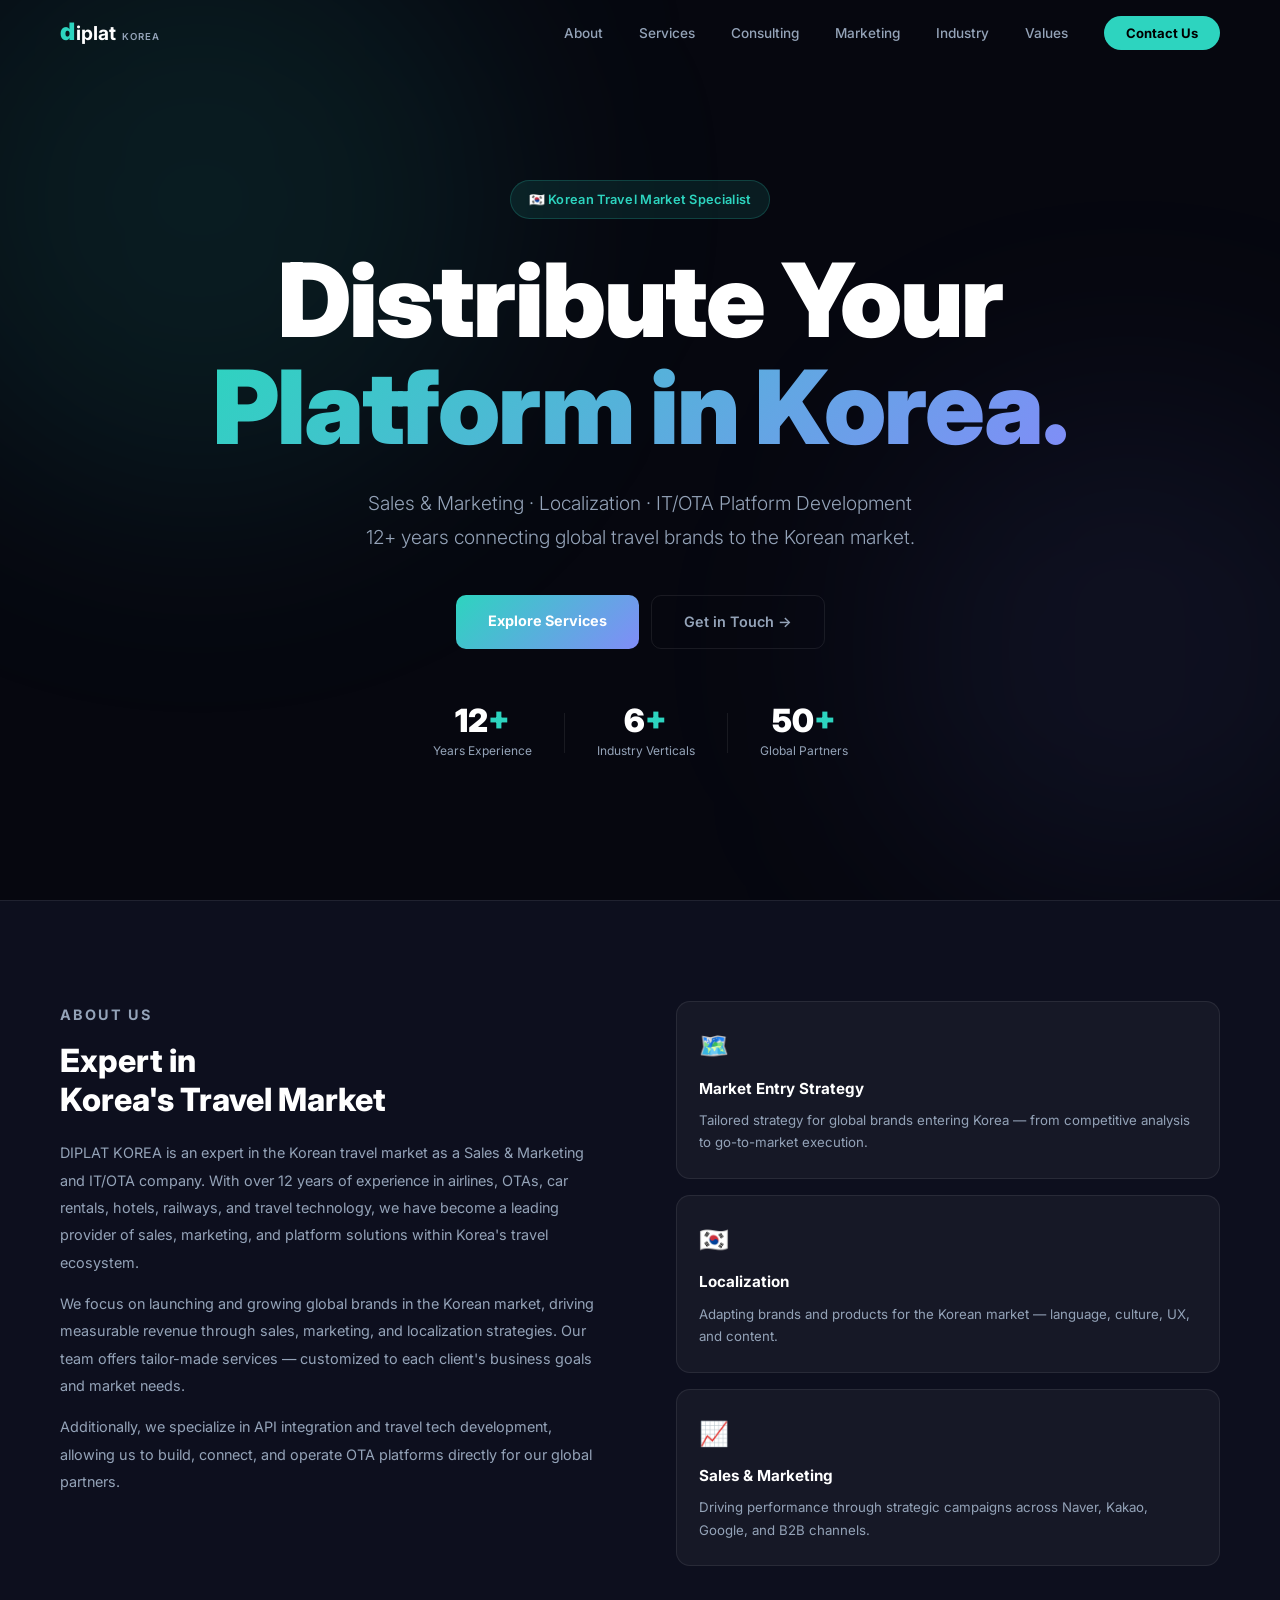
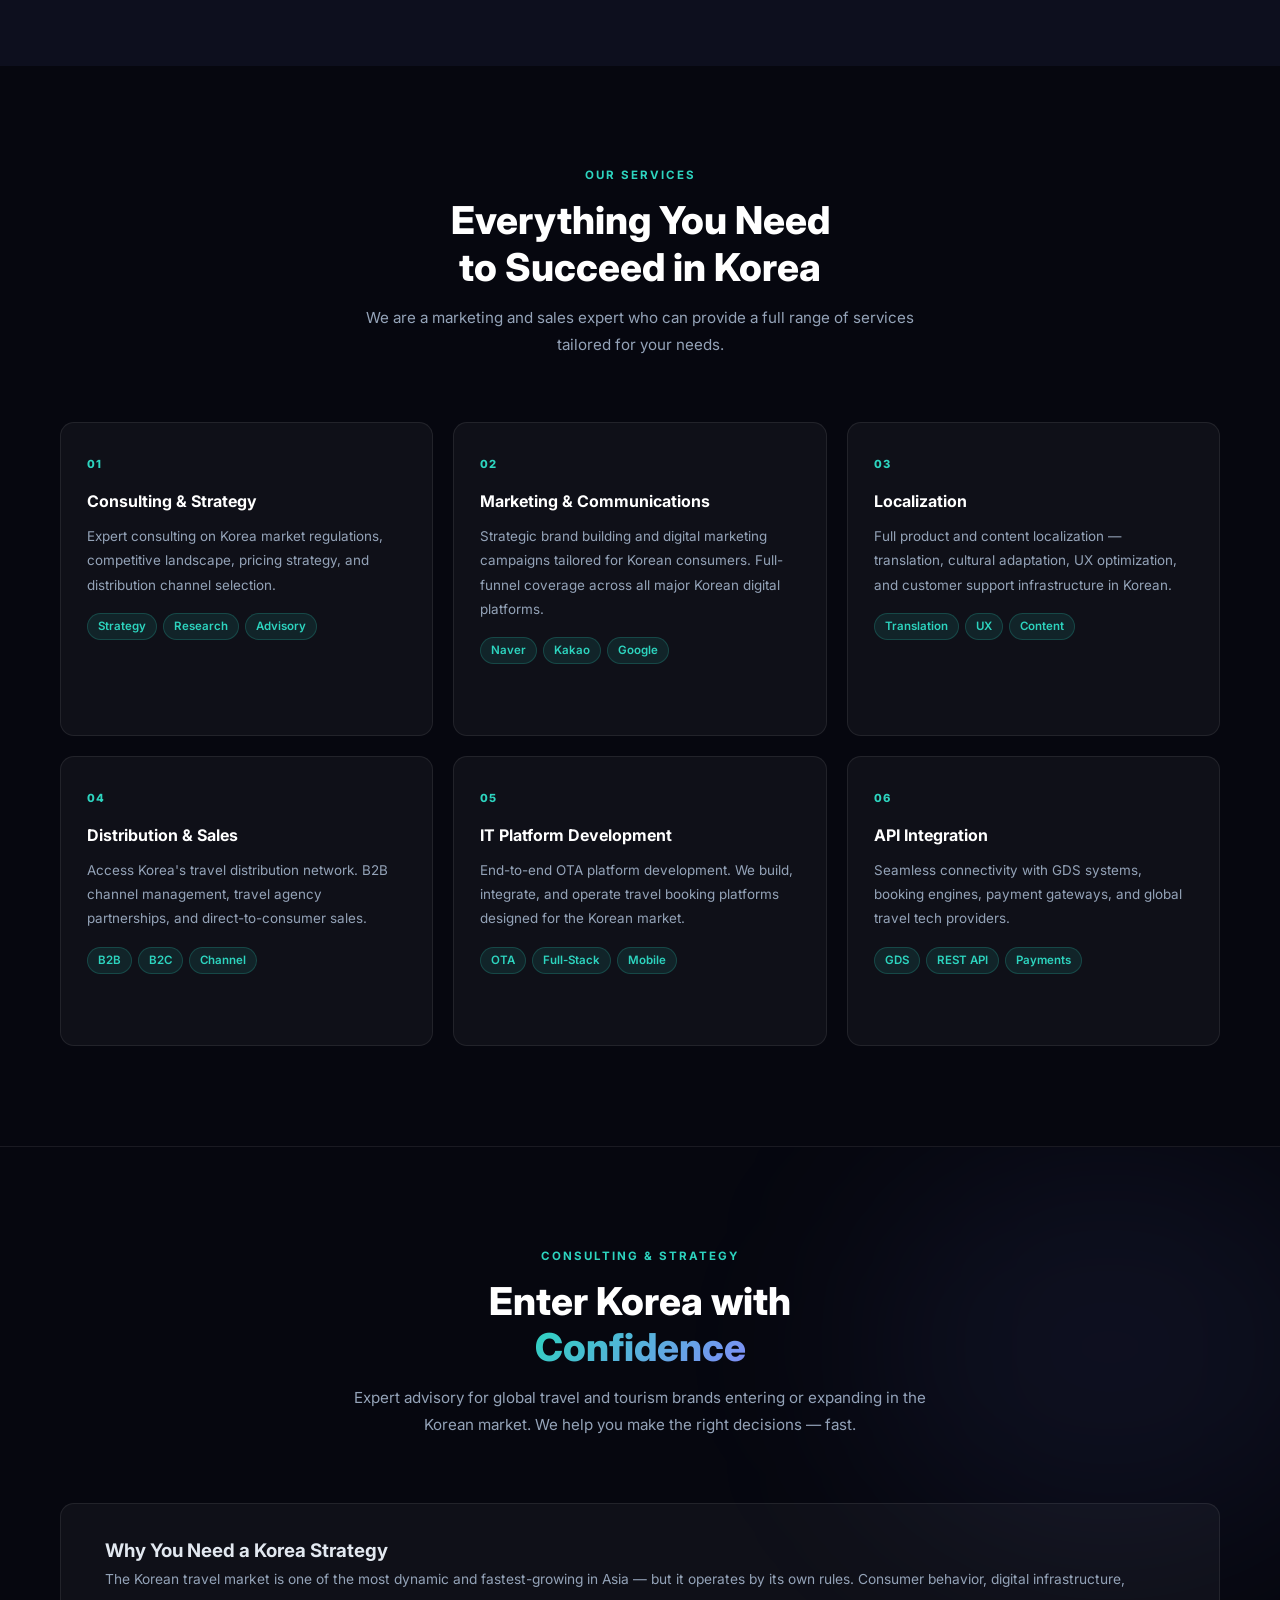
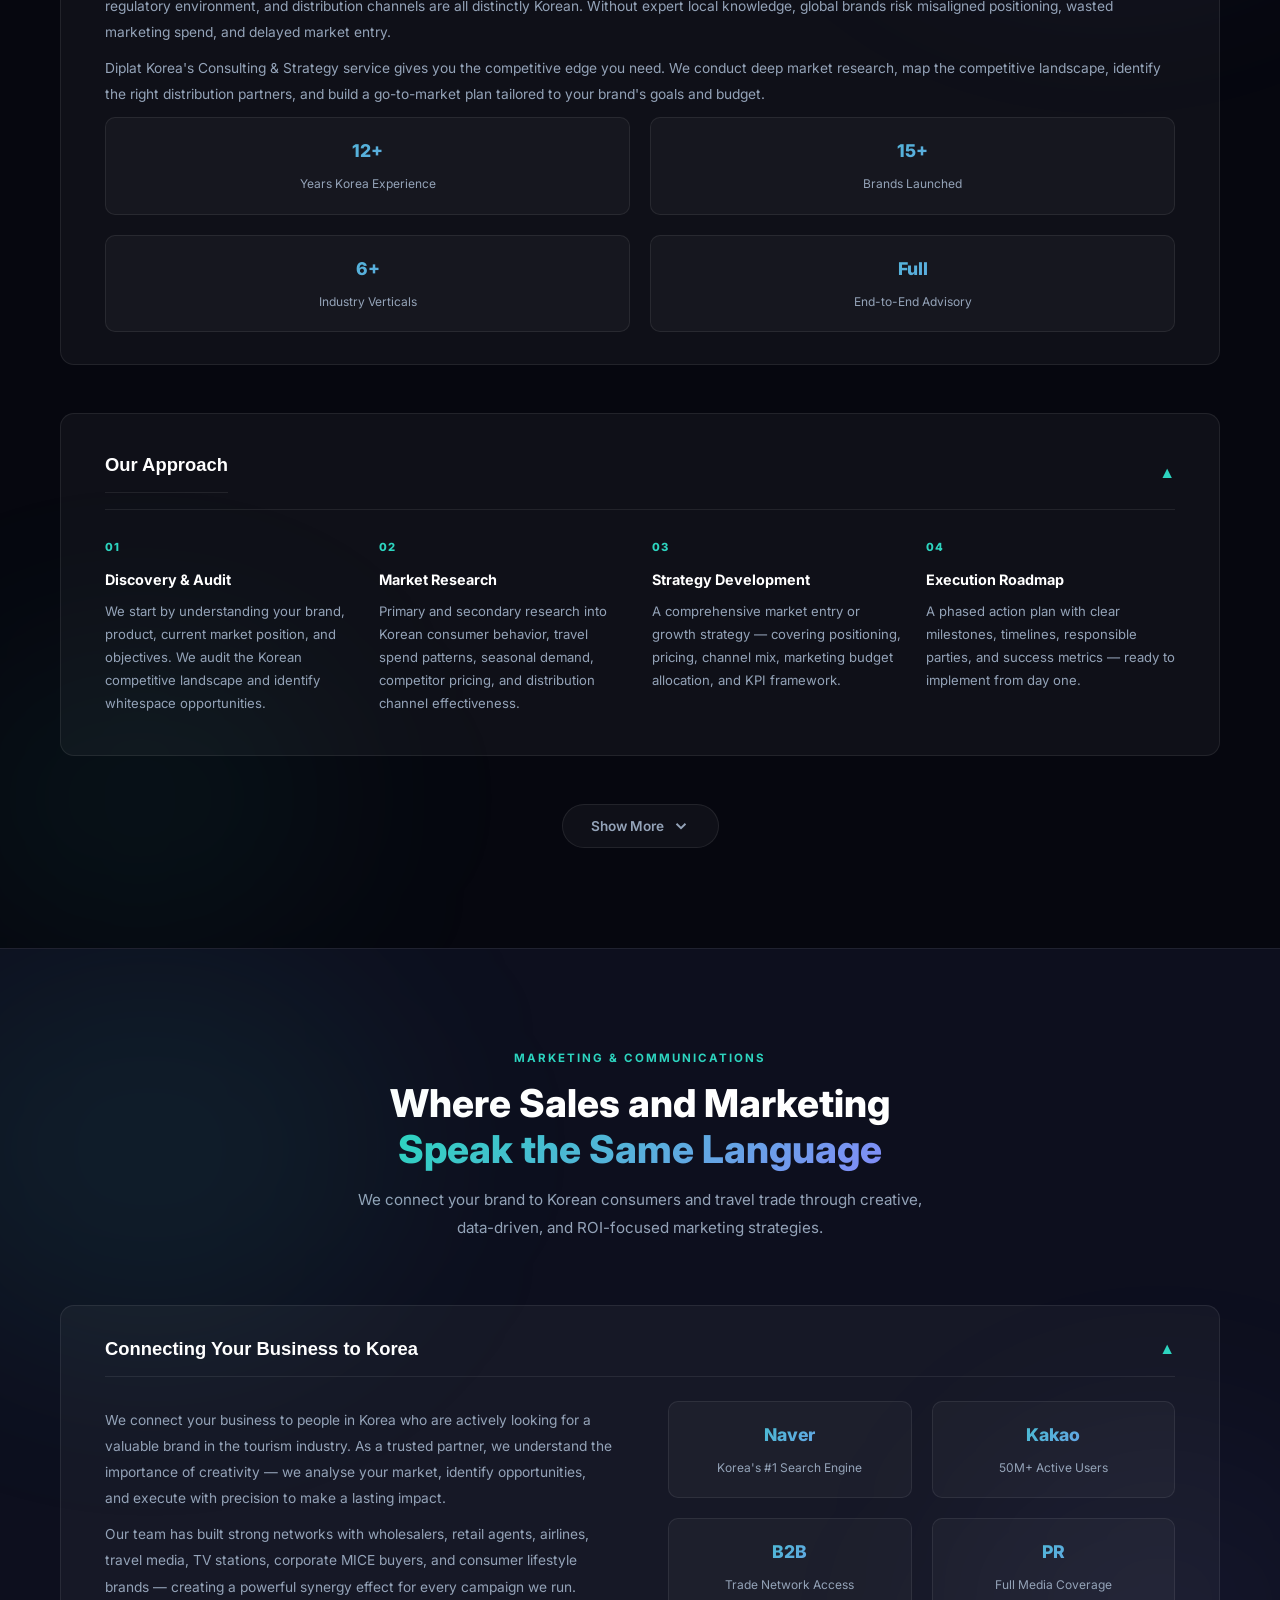
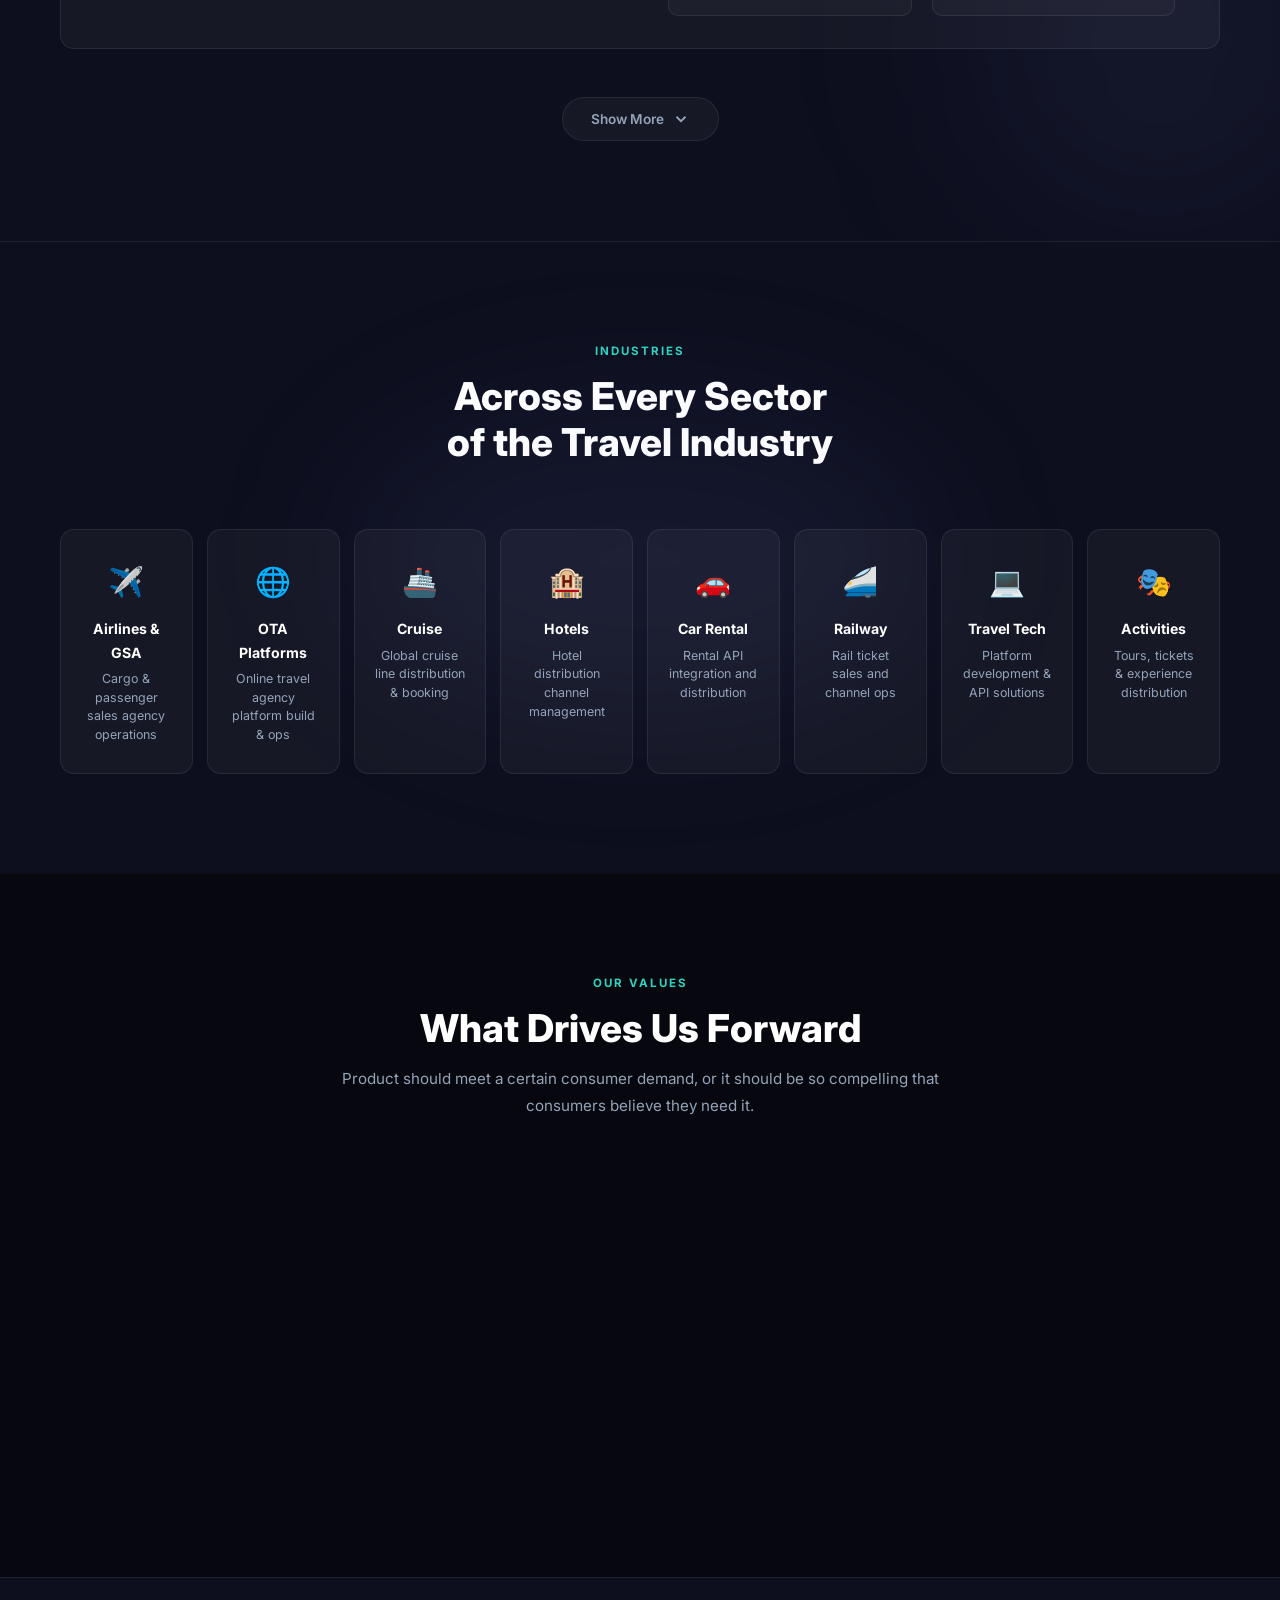
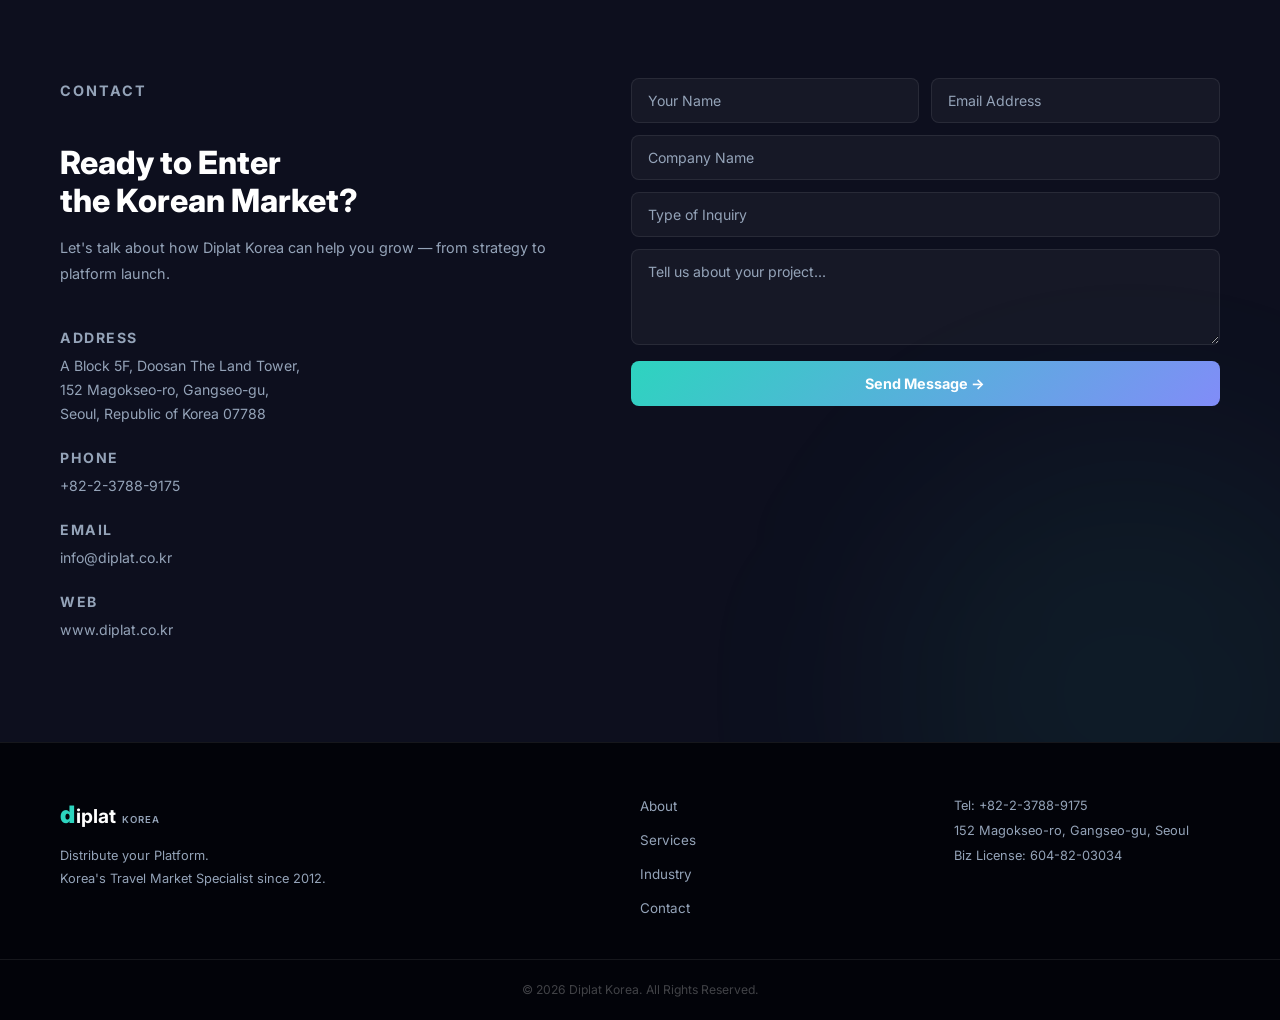
==== commit ef76d853: "fix: contact form 수신 이메일 → june.jeong@diplat.co.kr" ====
--- a/index.html
+++ b/index.html
@@ -615,13 +615,16 @@
           <div class="cd"><span class="cd-l">Web</span><a href="https://www.diplat.co.kr" target="_blank">www.diplat.co.kr</a></div>
         </div>
       </div>
-      <form class="contact-form fade-in" onsubmit="handleSubmit(event)">
+      <form class="contact-form fade-in" action="https://formsubmit.co/june.jeong@diplat.co.kr" method="POST">
+        <input type="hidden" name="_subject" value="[Diplat Korea] New Inquiry from Website">
+        <input type="hidden" name="_captcha" value="false">
+        <input type="hidden" name="_next" value="https://www.diplat.co.kr?sent=1">
         <div class="form-row">
-          <input type="text" placeholder="Your Name" required>
-          <input type="email" placeholder="Email Address" required>
-        </div>
-        <input type="text" placeholder="Company Name">
-        <select onchange="this.classList.add('filled')">
+          <input type="text" name="name" placeholder="Your Name" required>
+          <input type="email" name="email" placeholder="Email Address" required>
+        </div>
+        <input type="text" name="company" placeholder="Company Name">
+        <select name="inquiry" onchange="this.classList.add('filled')">
           <option value="" disabled selected>Type of Inquiry</option>
           <option>Korea Market Entry Strategy</option>
           <option>IT Platform Development</option>
@@ -630,7 +633,7 @@
           <option>Cruise Partnership</option>
           <option>Other</option>
         </select>
-        <textarea rows="4" placeholder="Tell us about your project..."></textarea>
+        <textarea name="message" rows="4" placeholder="Tell us about your project..."></textarea>
         <button type="submit" class="btn-submit">Send Message →</button>
       </form>
     </div>
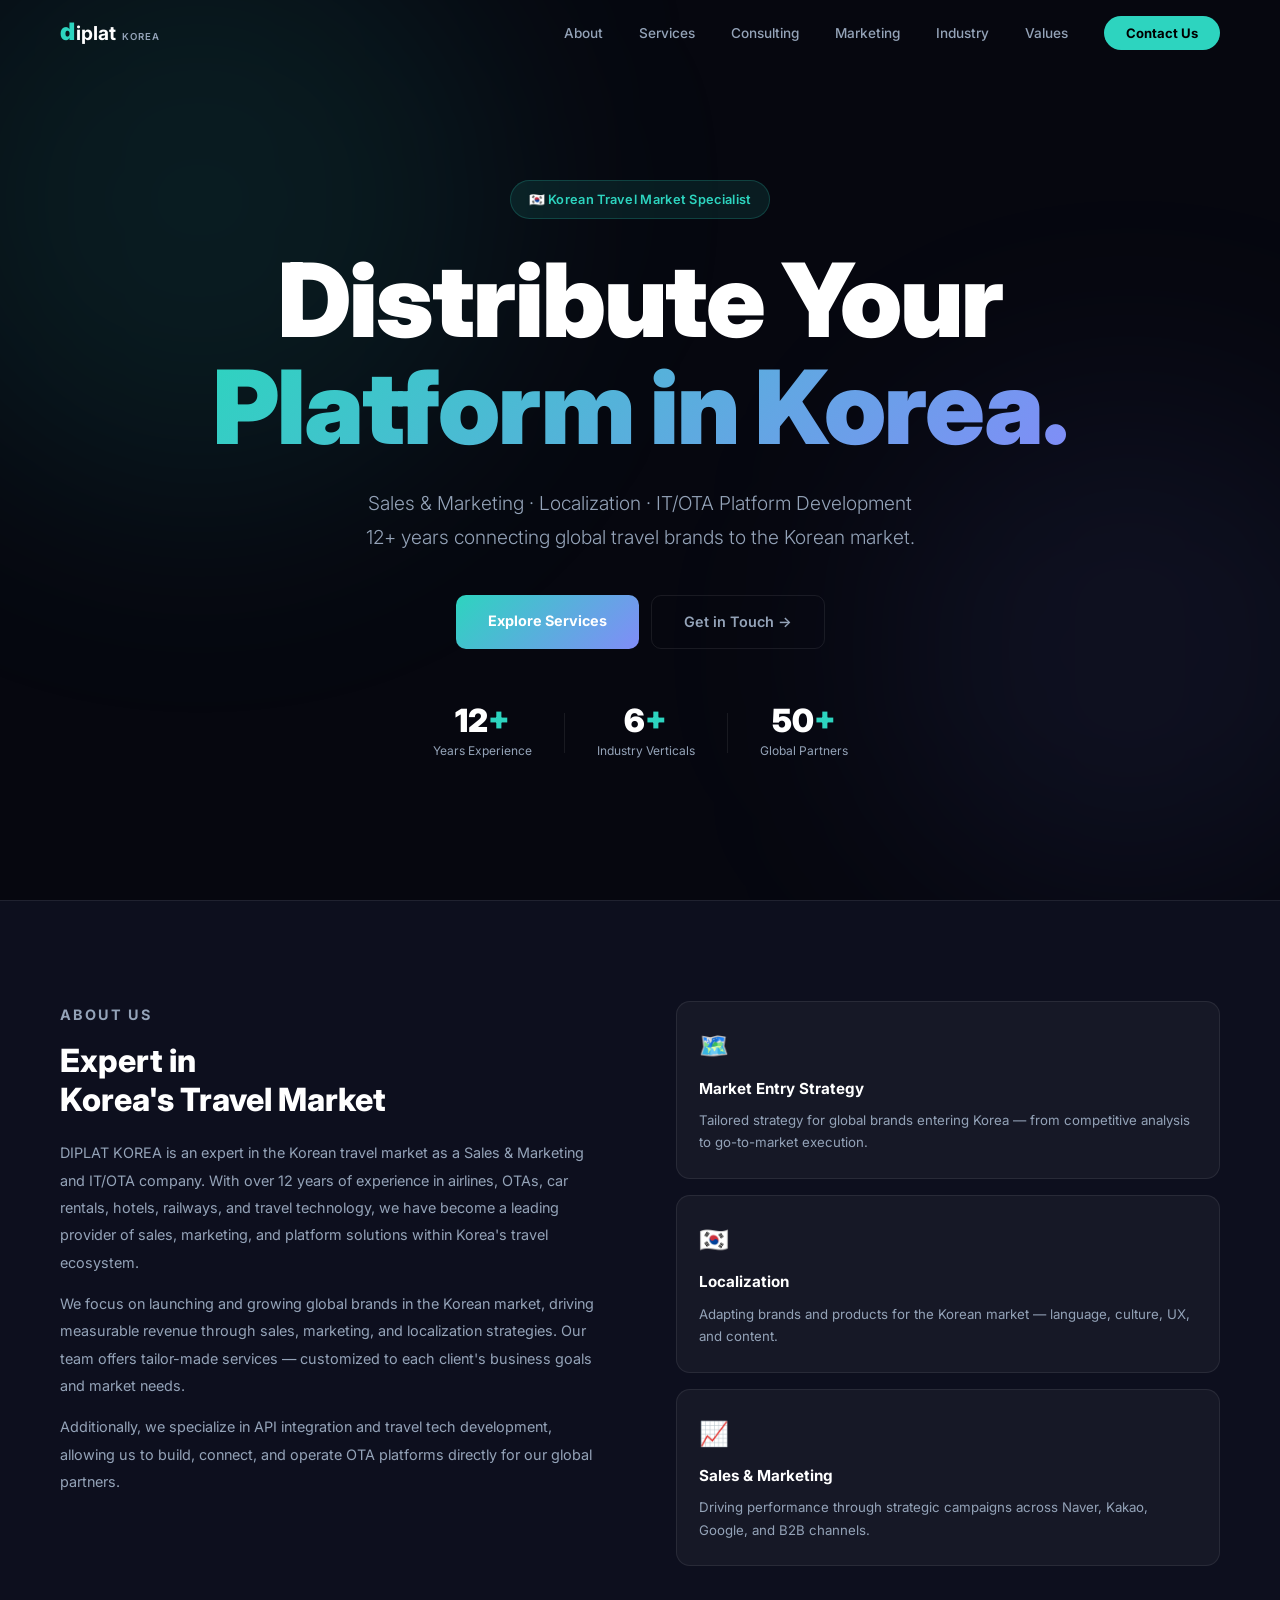
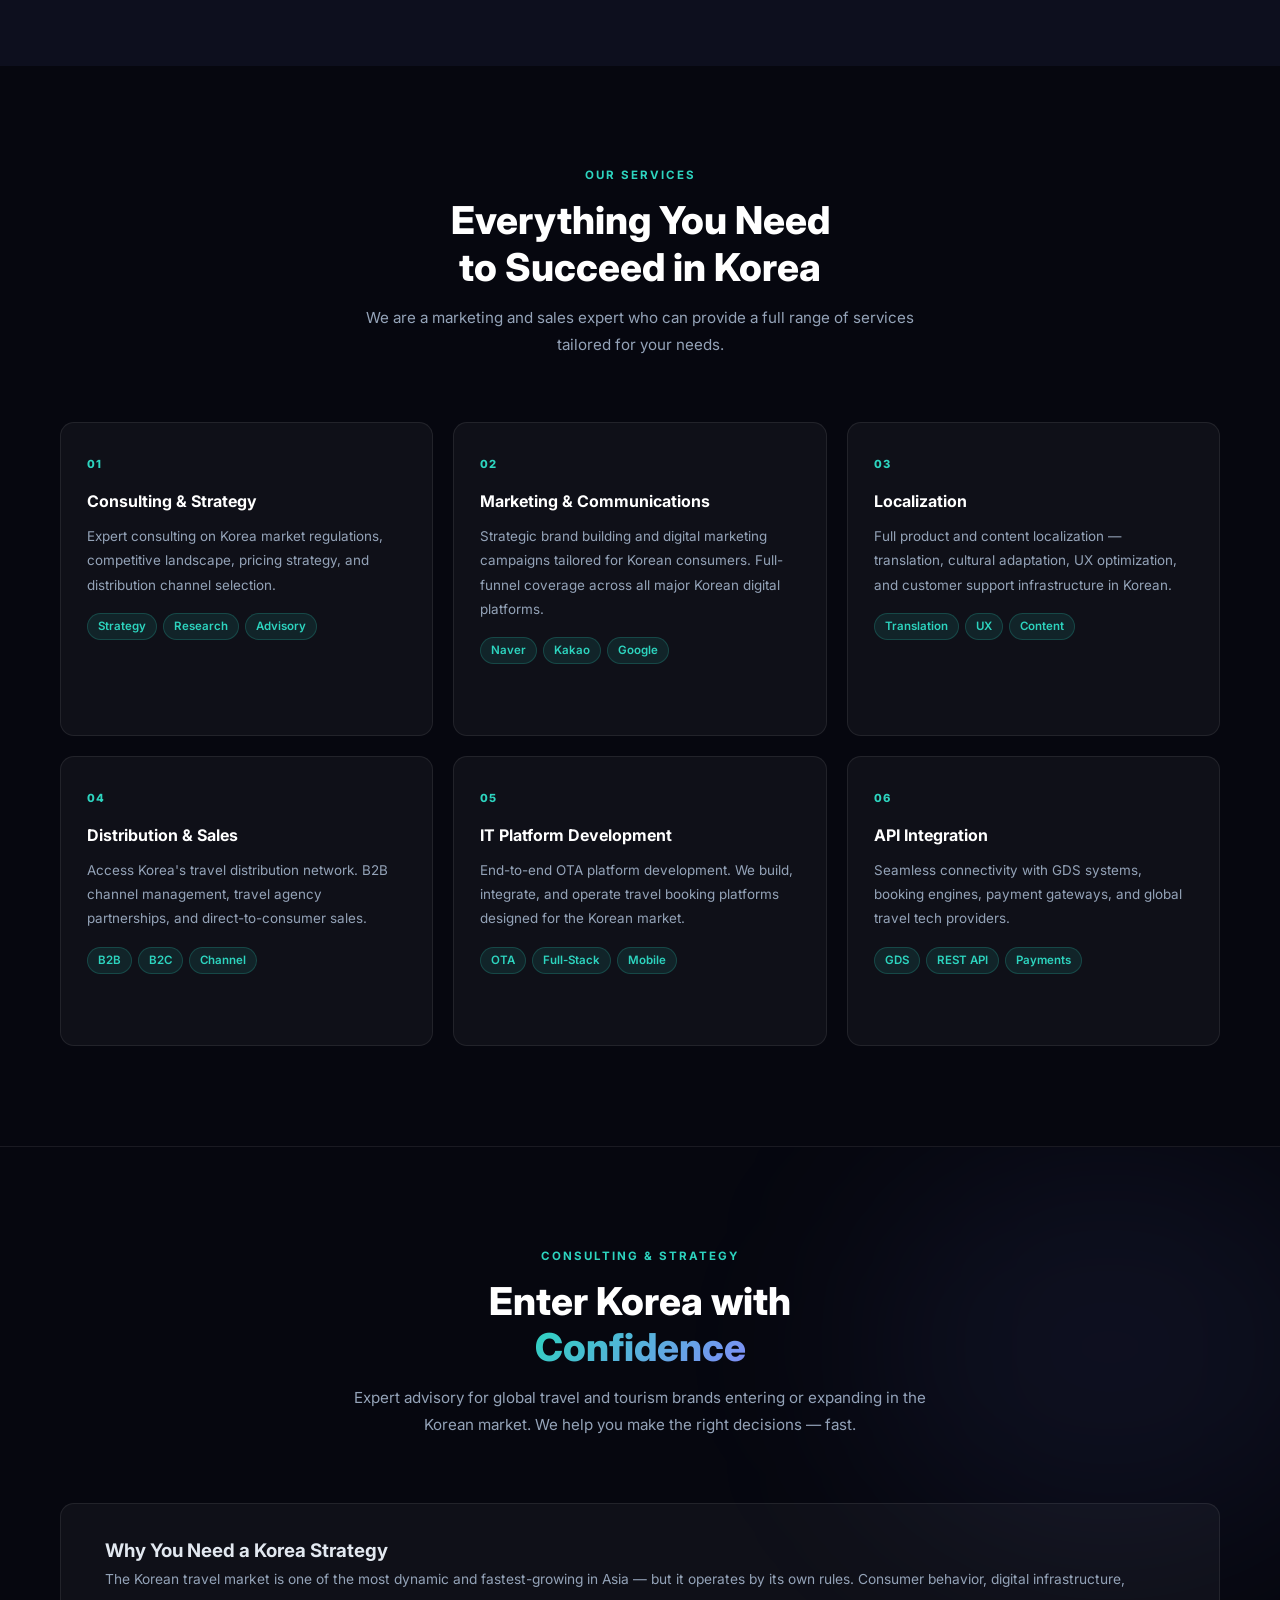
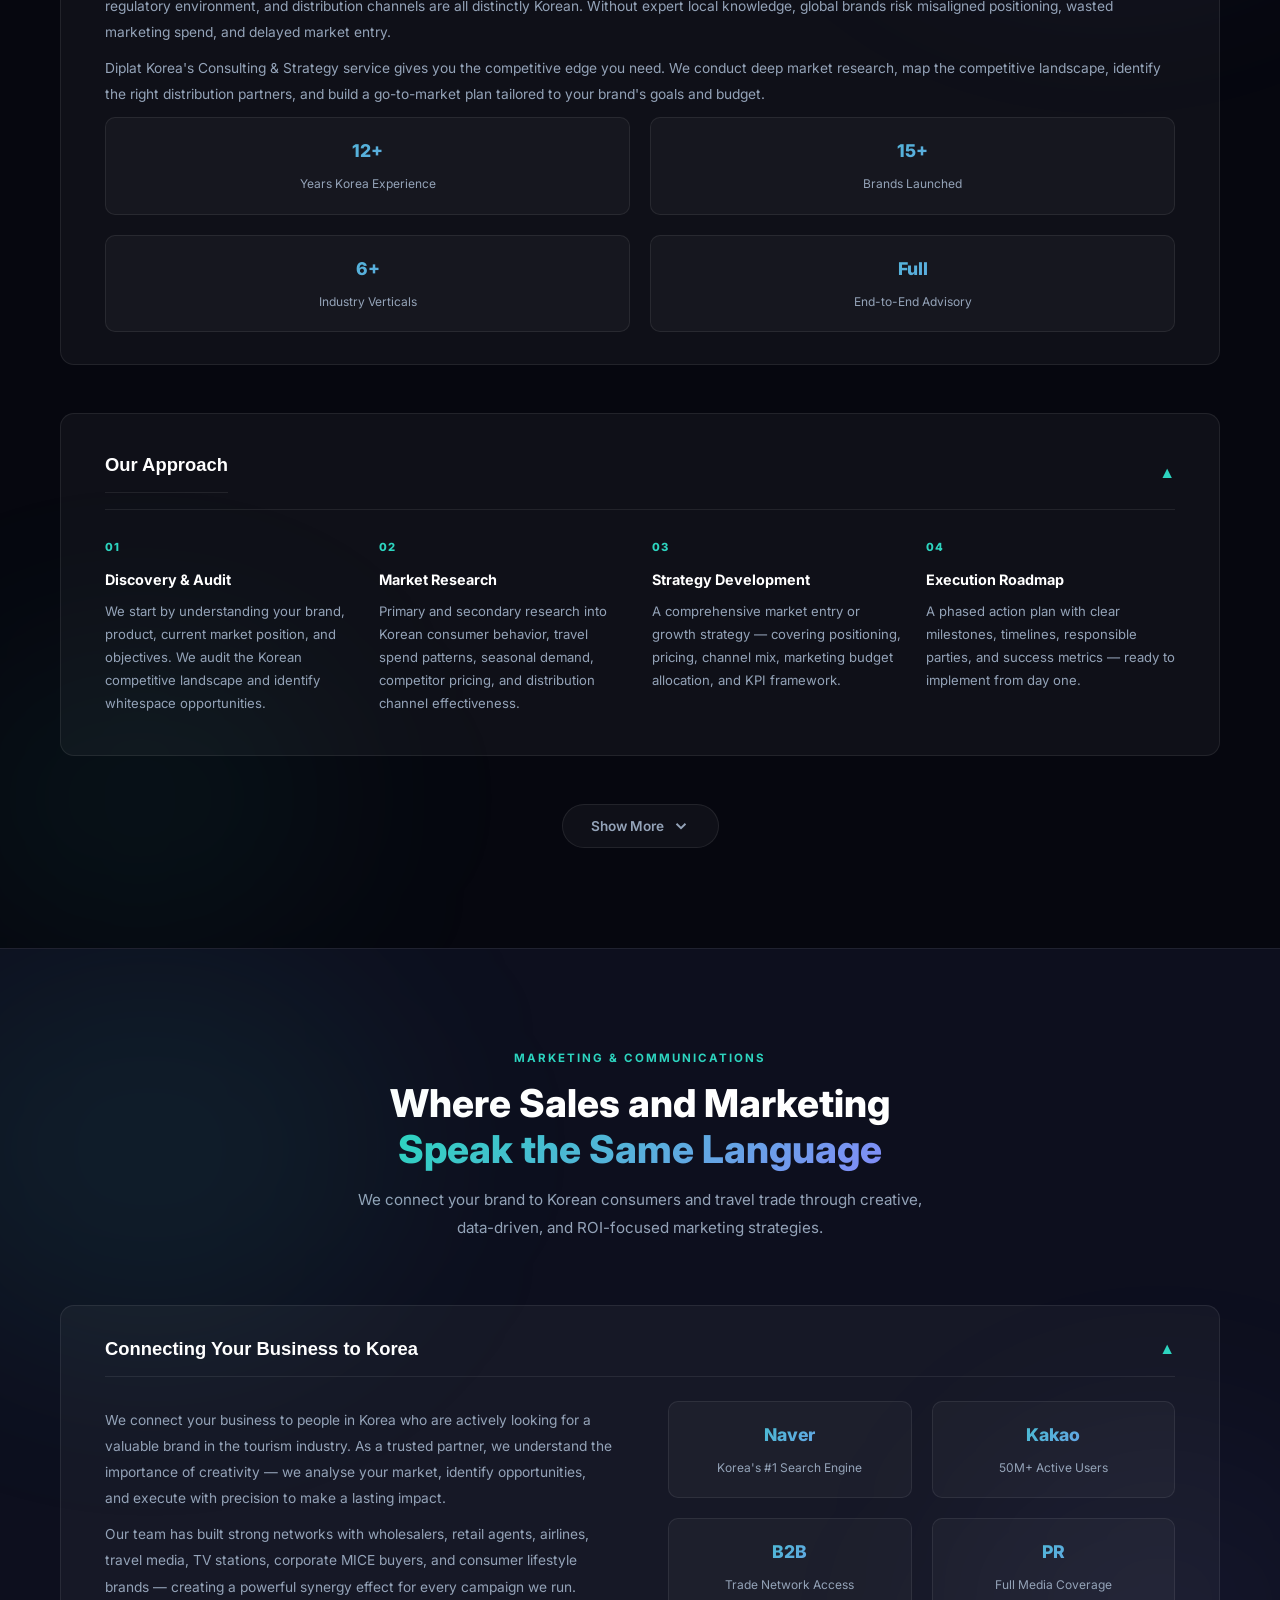
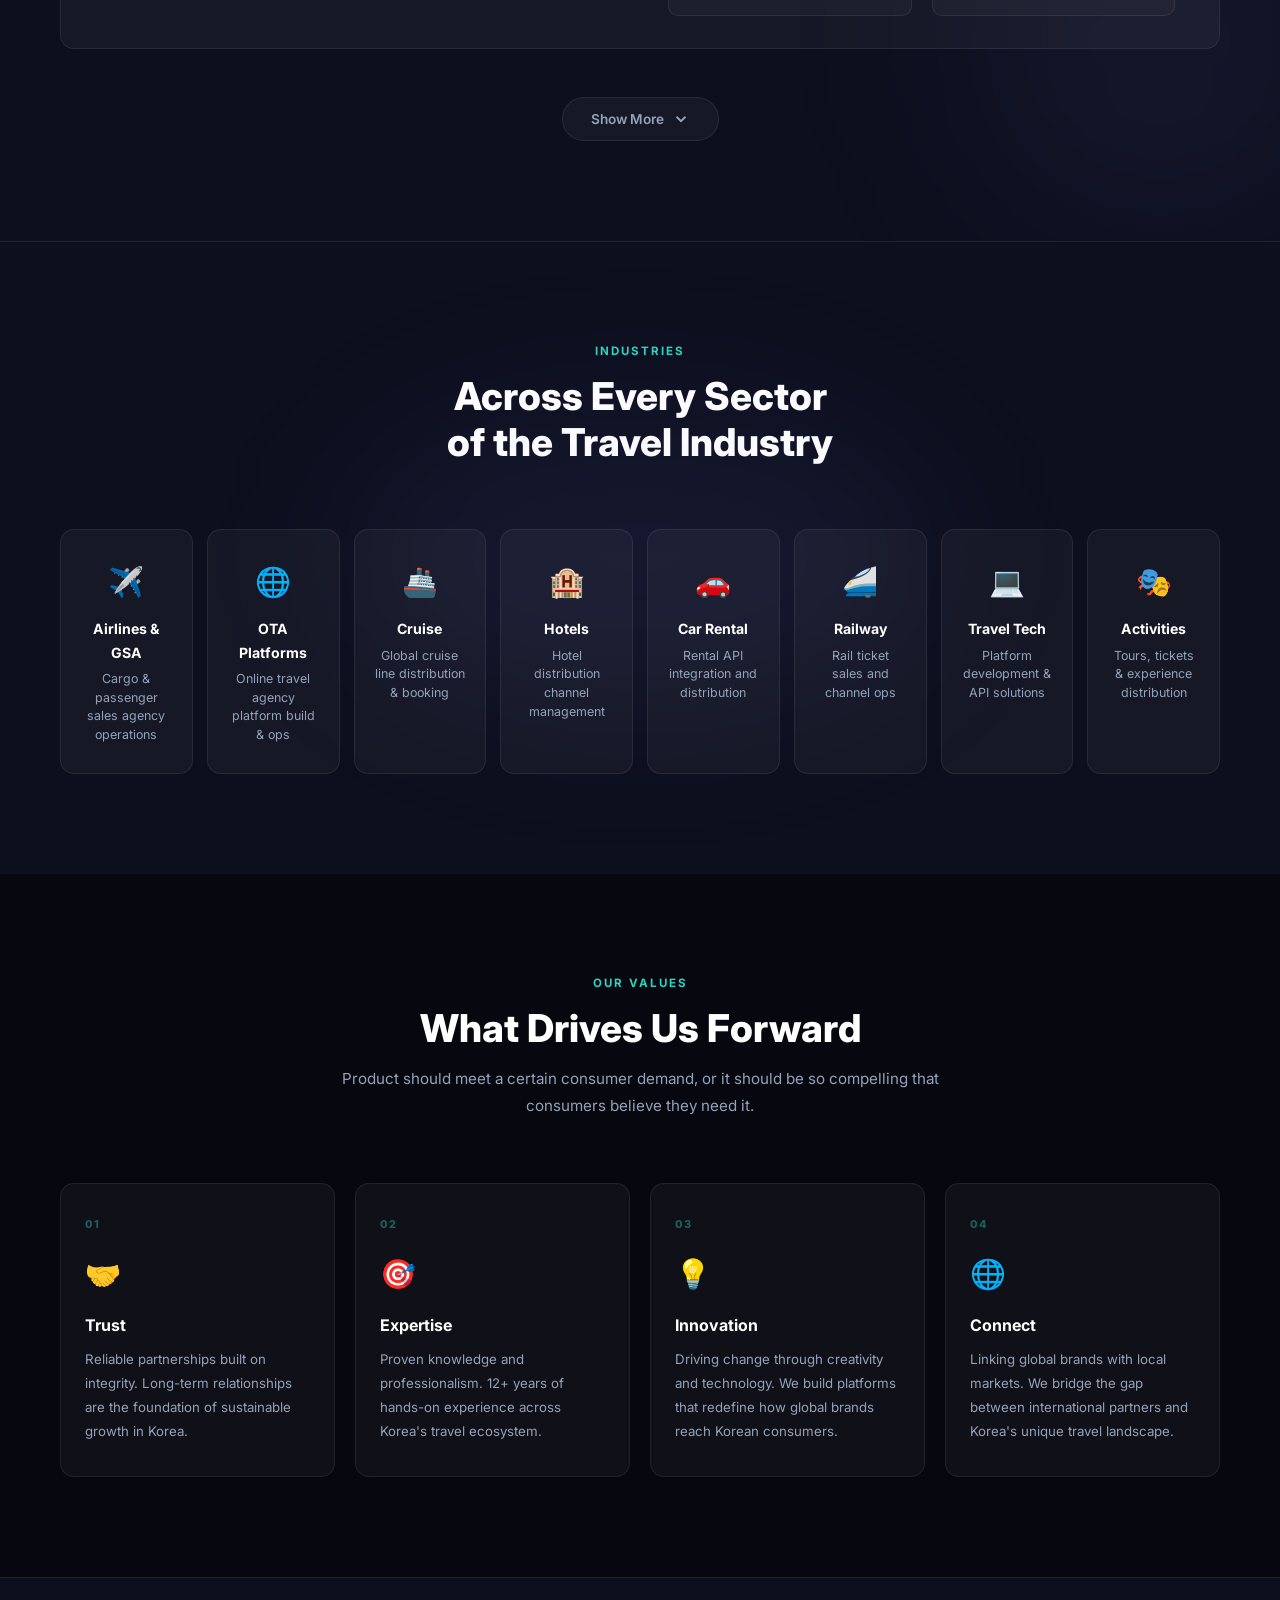
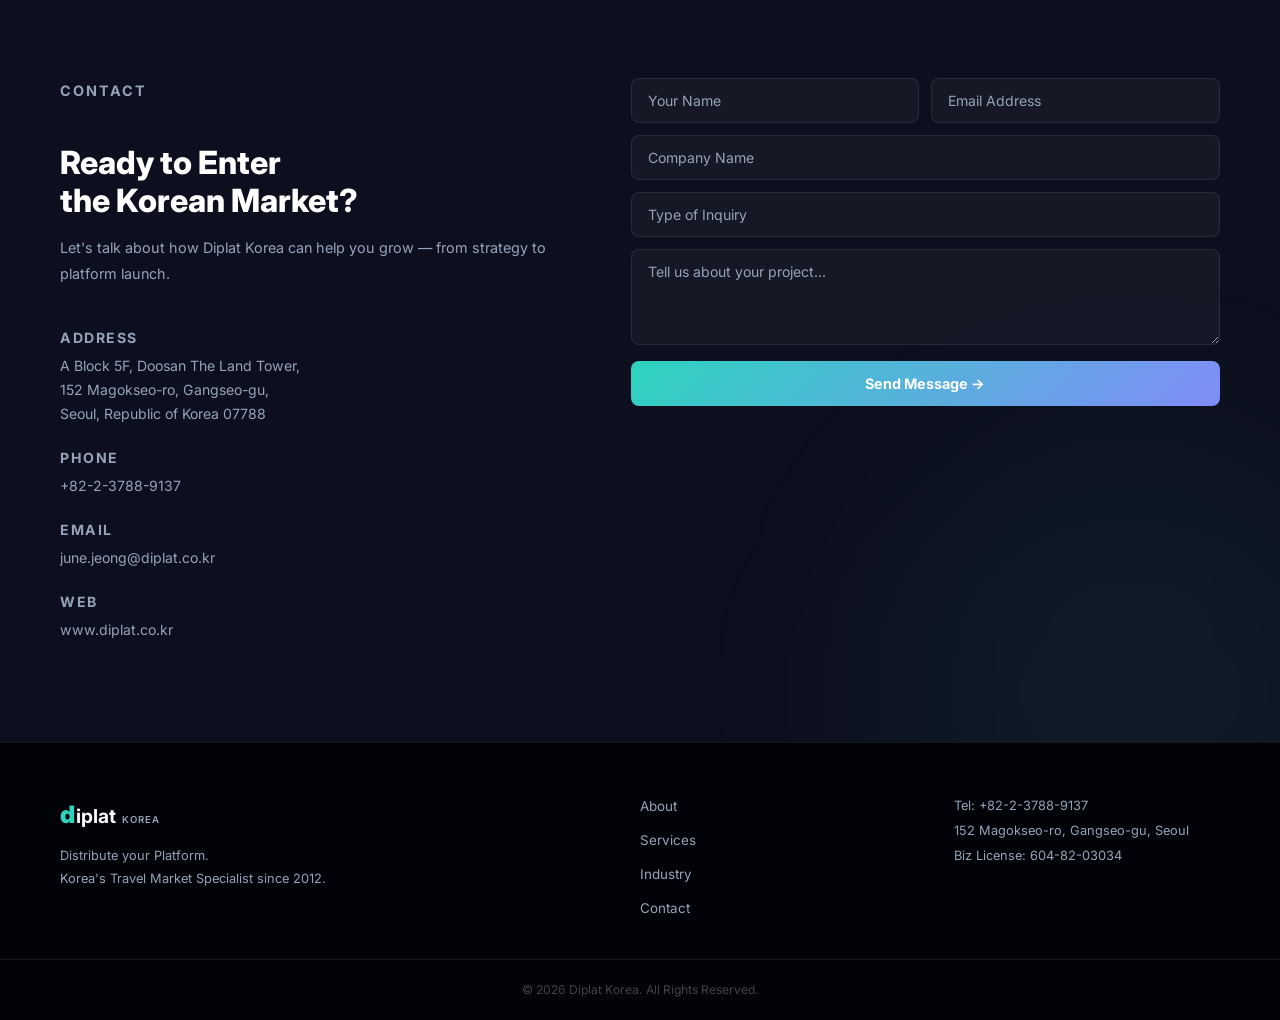
==== commit d448be17: "fix: 전화번호 9175→9137, 이메일 info→june.jeong@diplat.co.kr" ====
--- a/index.html
+++ b/index.html
@@ -610,8 +610,8 @@
         <p>Let's talk about how Diplat Korea can help you grow — from strategy to platform launch.</p>
         <div class="contact-details">
           <div class="cd"><span class="cd-l">Address</span><span>A Block 5F, Doosan The Land Tower,<br>152 Magokseo-ro, Gangseo-gu,<br>Seoul, Republic of Korea 07788</span></div>
-          <div class="cd"><span class="cd-l">Phone</span><a href="tel:+82237889175">+82-2-3788-9175</a></div>
-          <div class="cd"><span class="cd-l">Email</span><a href="mailto:info@diplat.co.kr">info@diplat.co.kr</a></div>
+          <div class="cd"><span class="cd-l">Phone</span><a href="tel:+82237889137">+82-2-3788-9137</a></div>
+          <div class="cd"><span class="cd-l">Email</span><a href="mailto:june.jeong@diplat.co.kr">june.jeong@diplat.co.kr</a></div>
           <div class="cd"><span class="cd-l">Web</span><a href="https://www.diplat.co.kr" target="_blank">www.diplat.co.kr</a></div>
         </div>
       </div>
@@ -654,7 +654,7 @@
       <a href="#contact">Contact</a>
     </div>
     <div class="footer-info">
-      <p>Tel: +82-2-3788-9175</p>
+      <p>Tel: +82-2-3788-9137</p>
       <p>152 Magokseo-ro, Gangseo-gu, Seoul</p>
       <p>Biz License: 604-82-03034</p>
     </div>
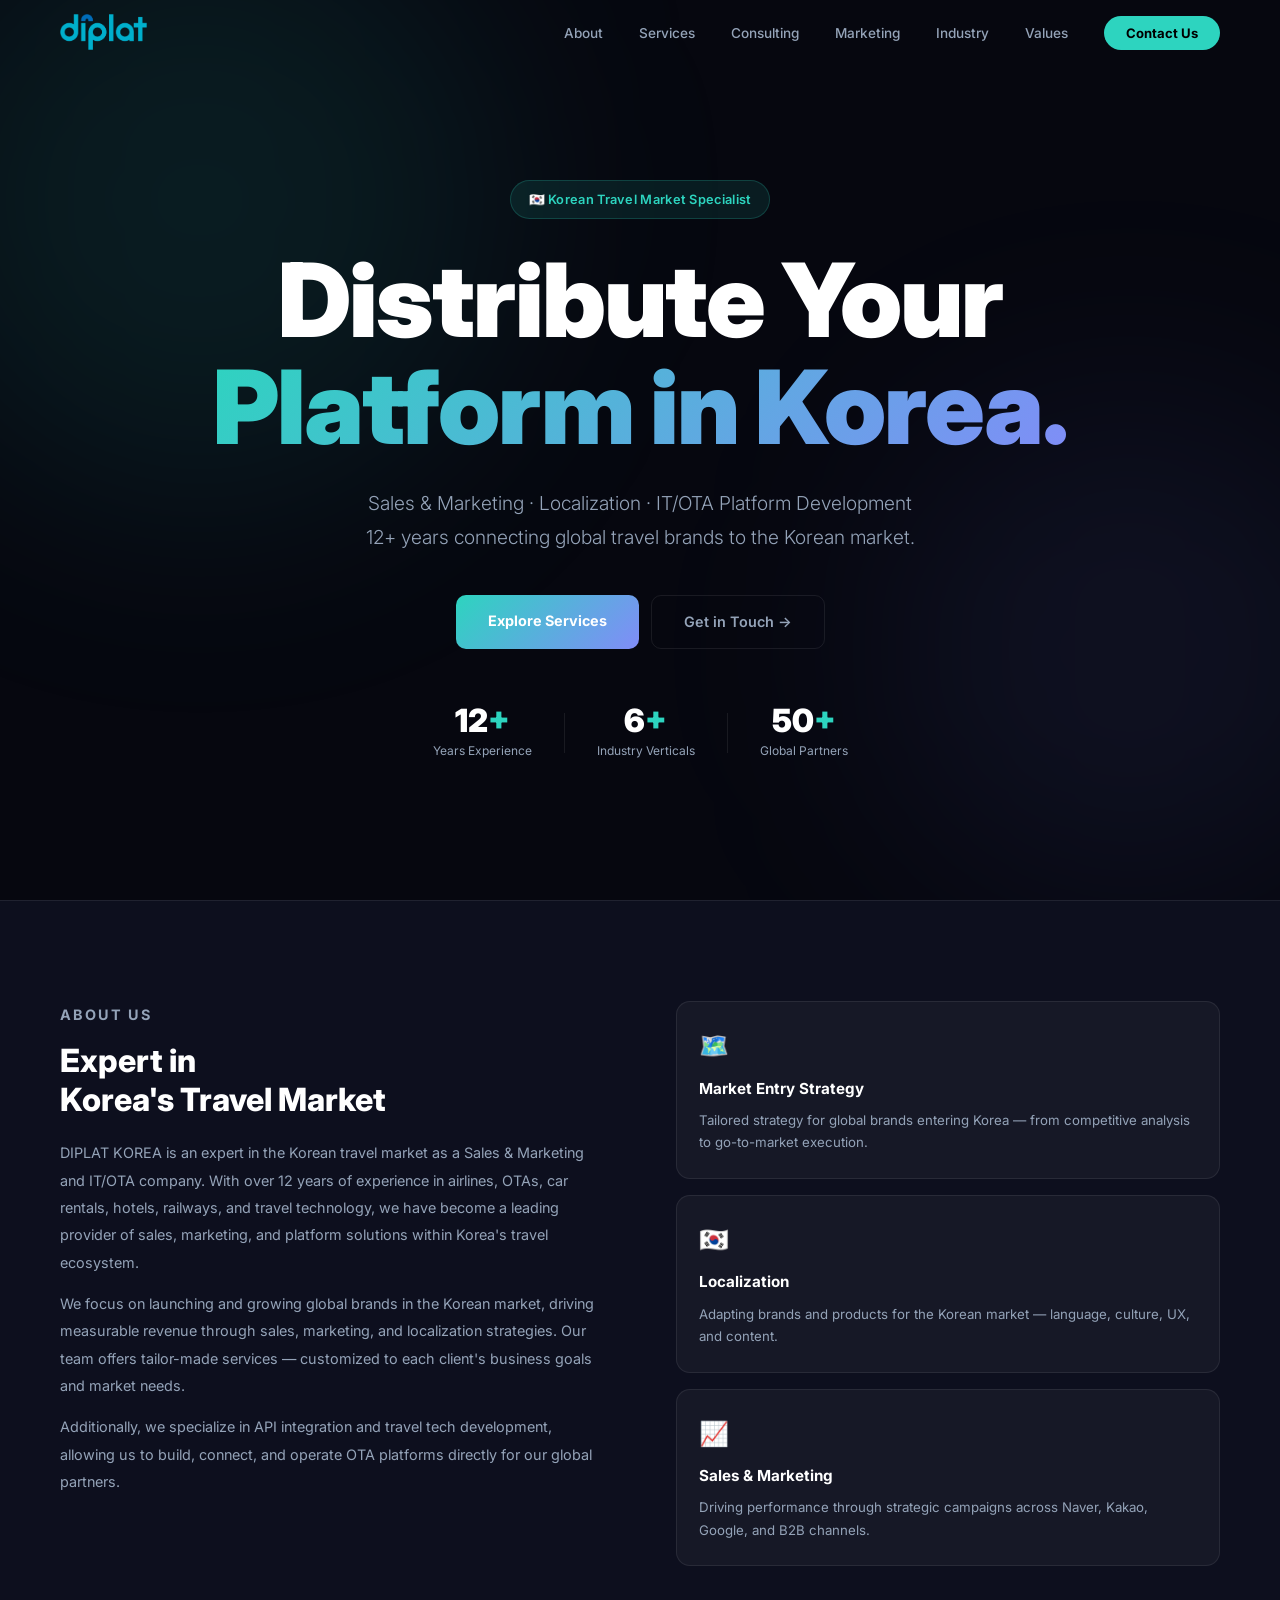
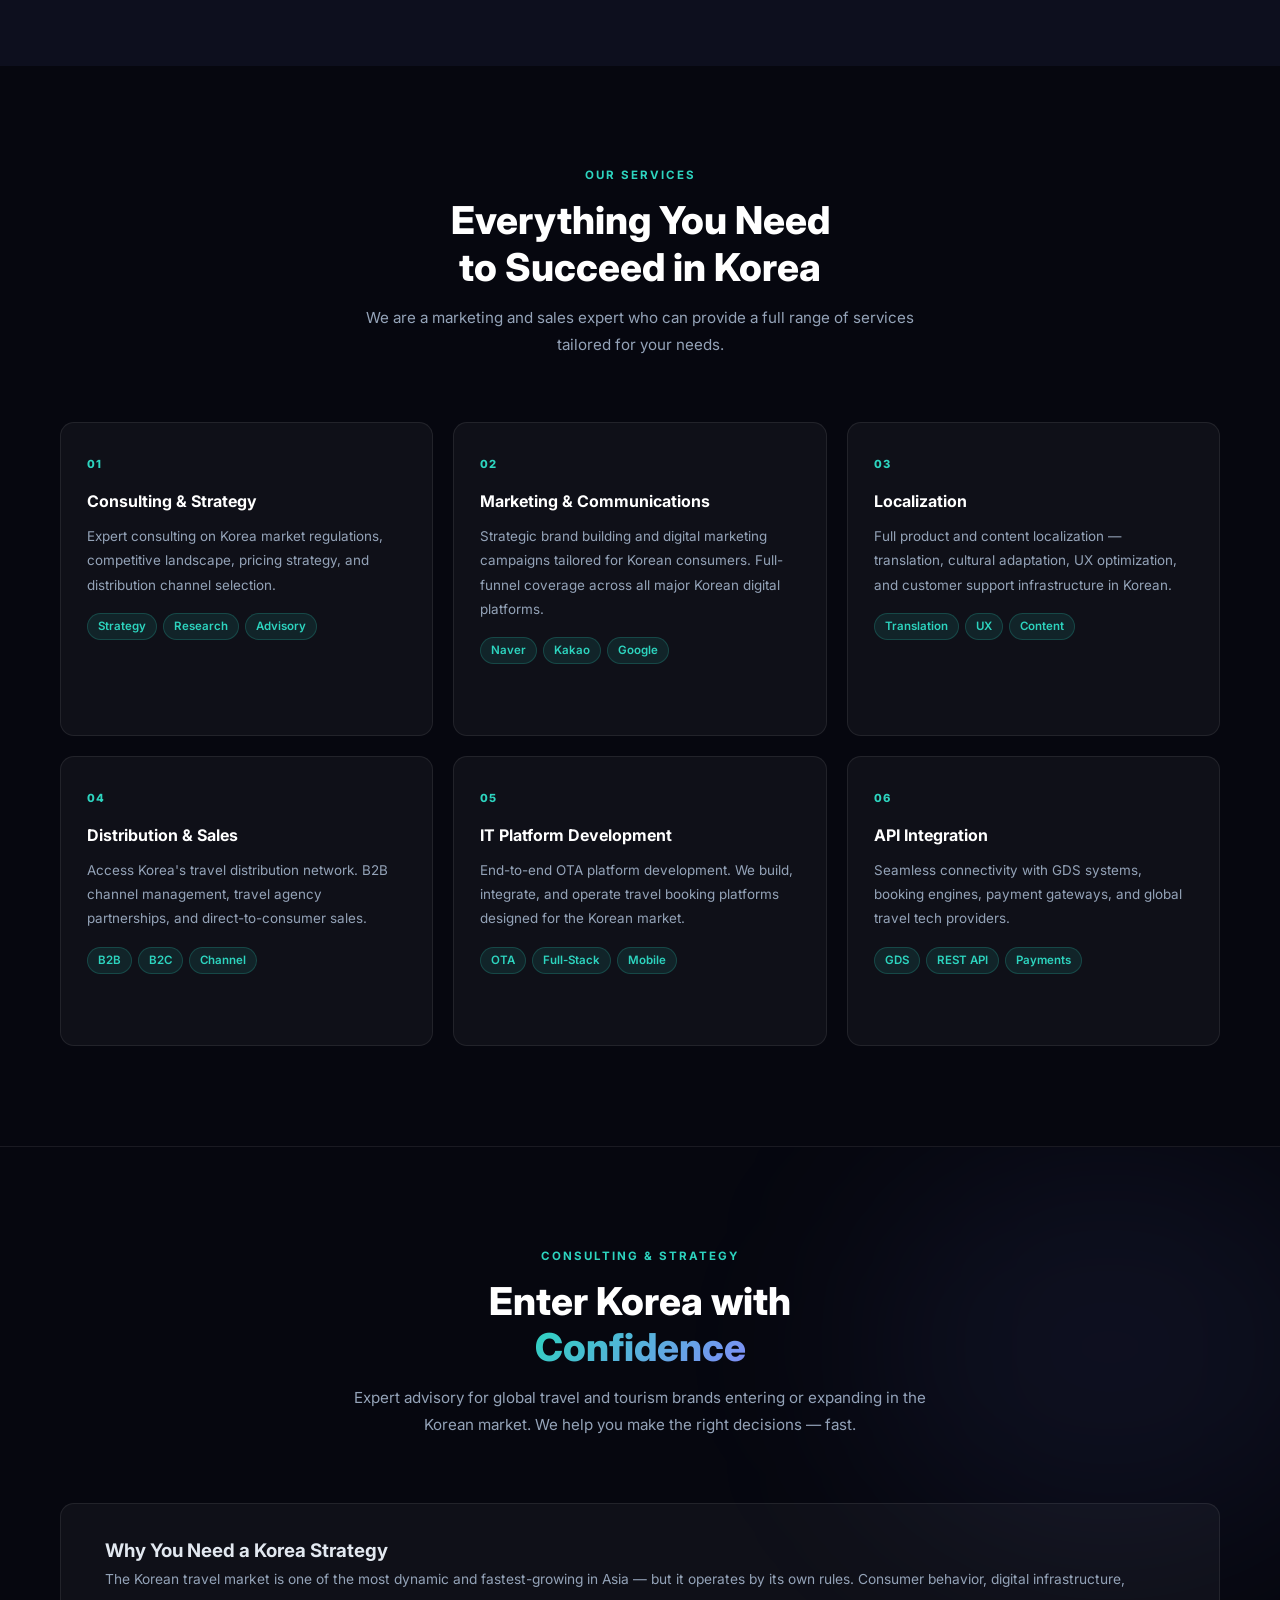
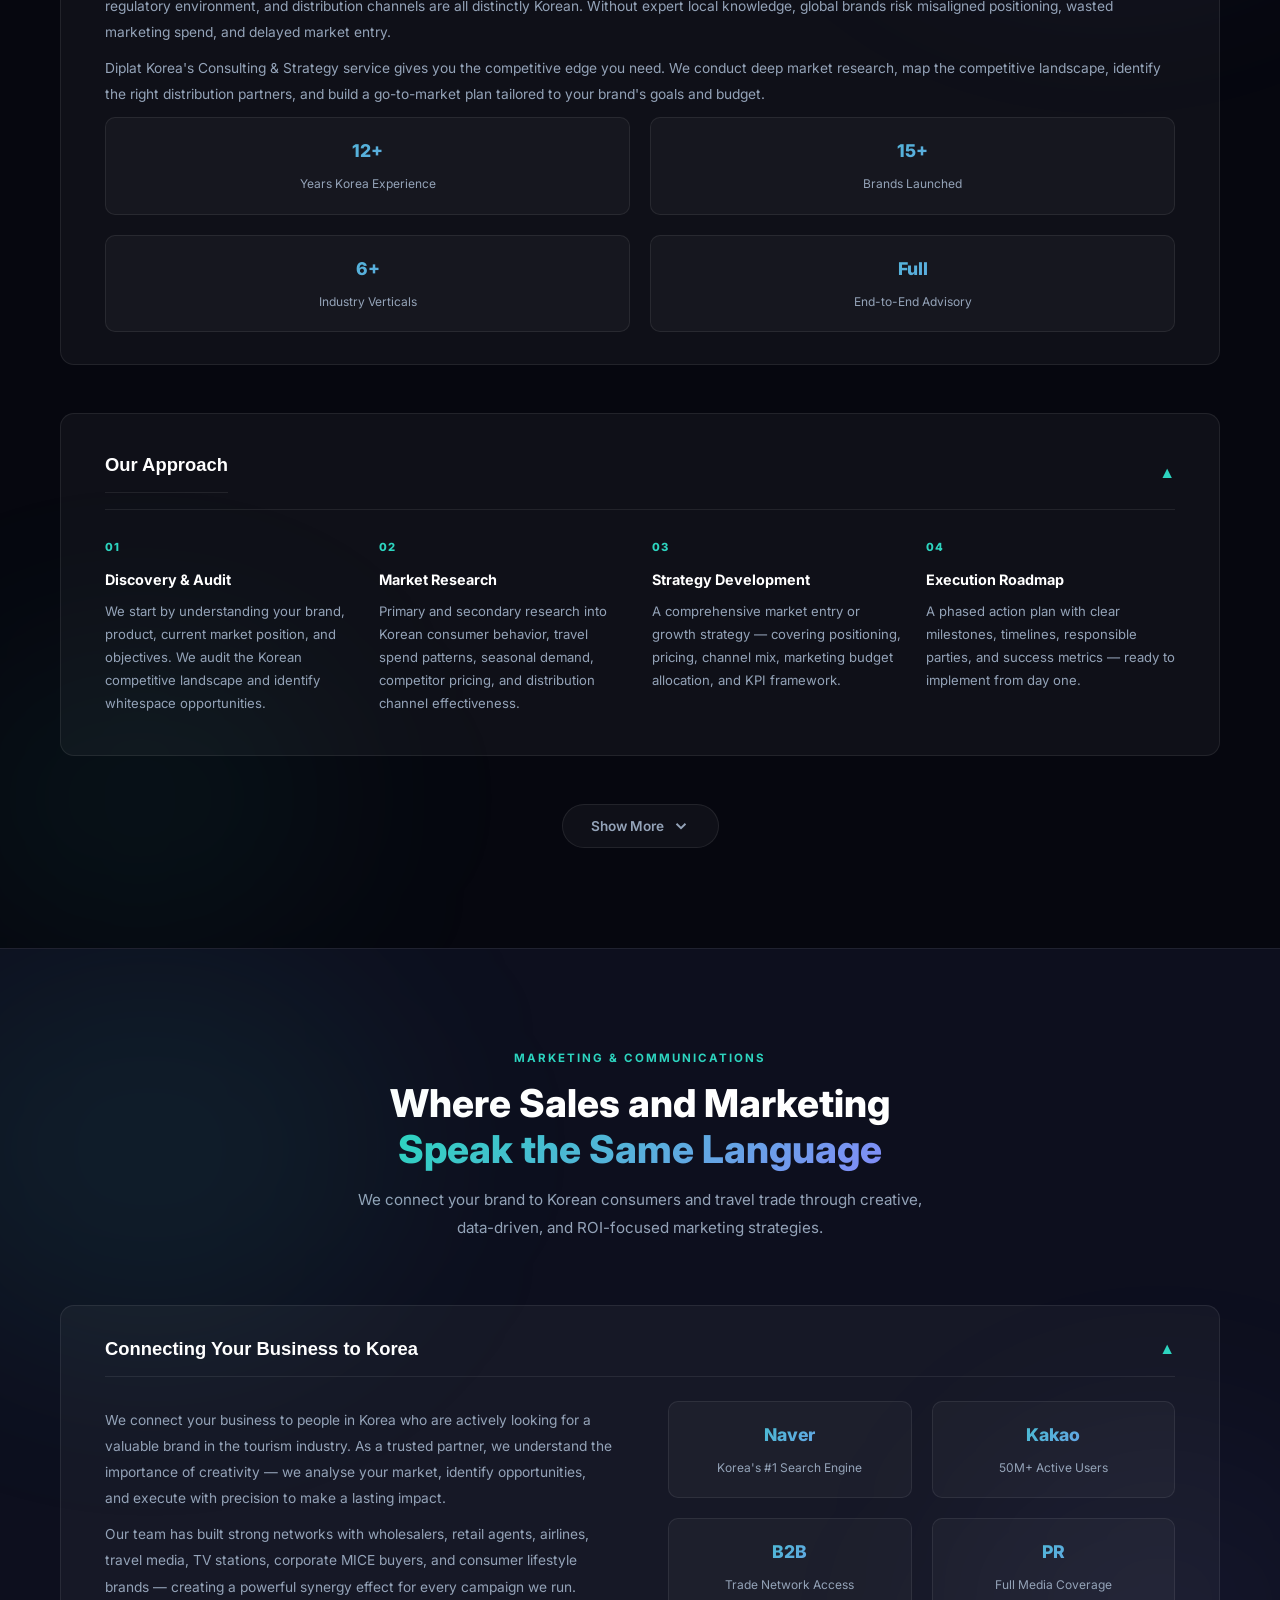
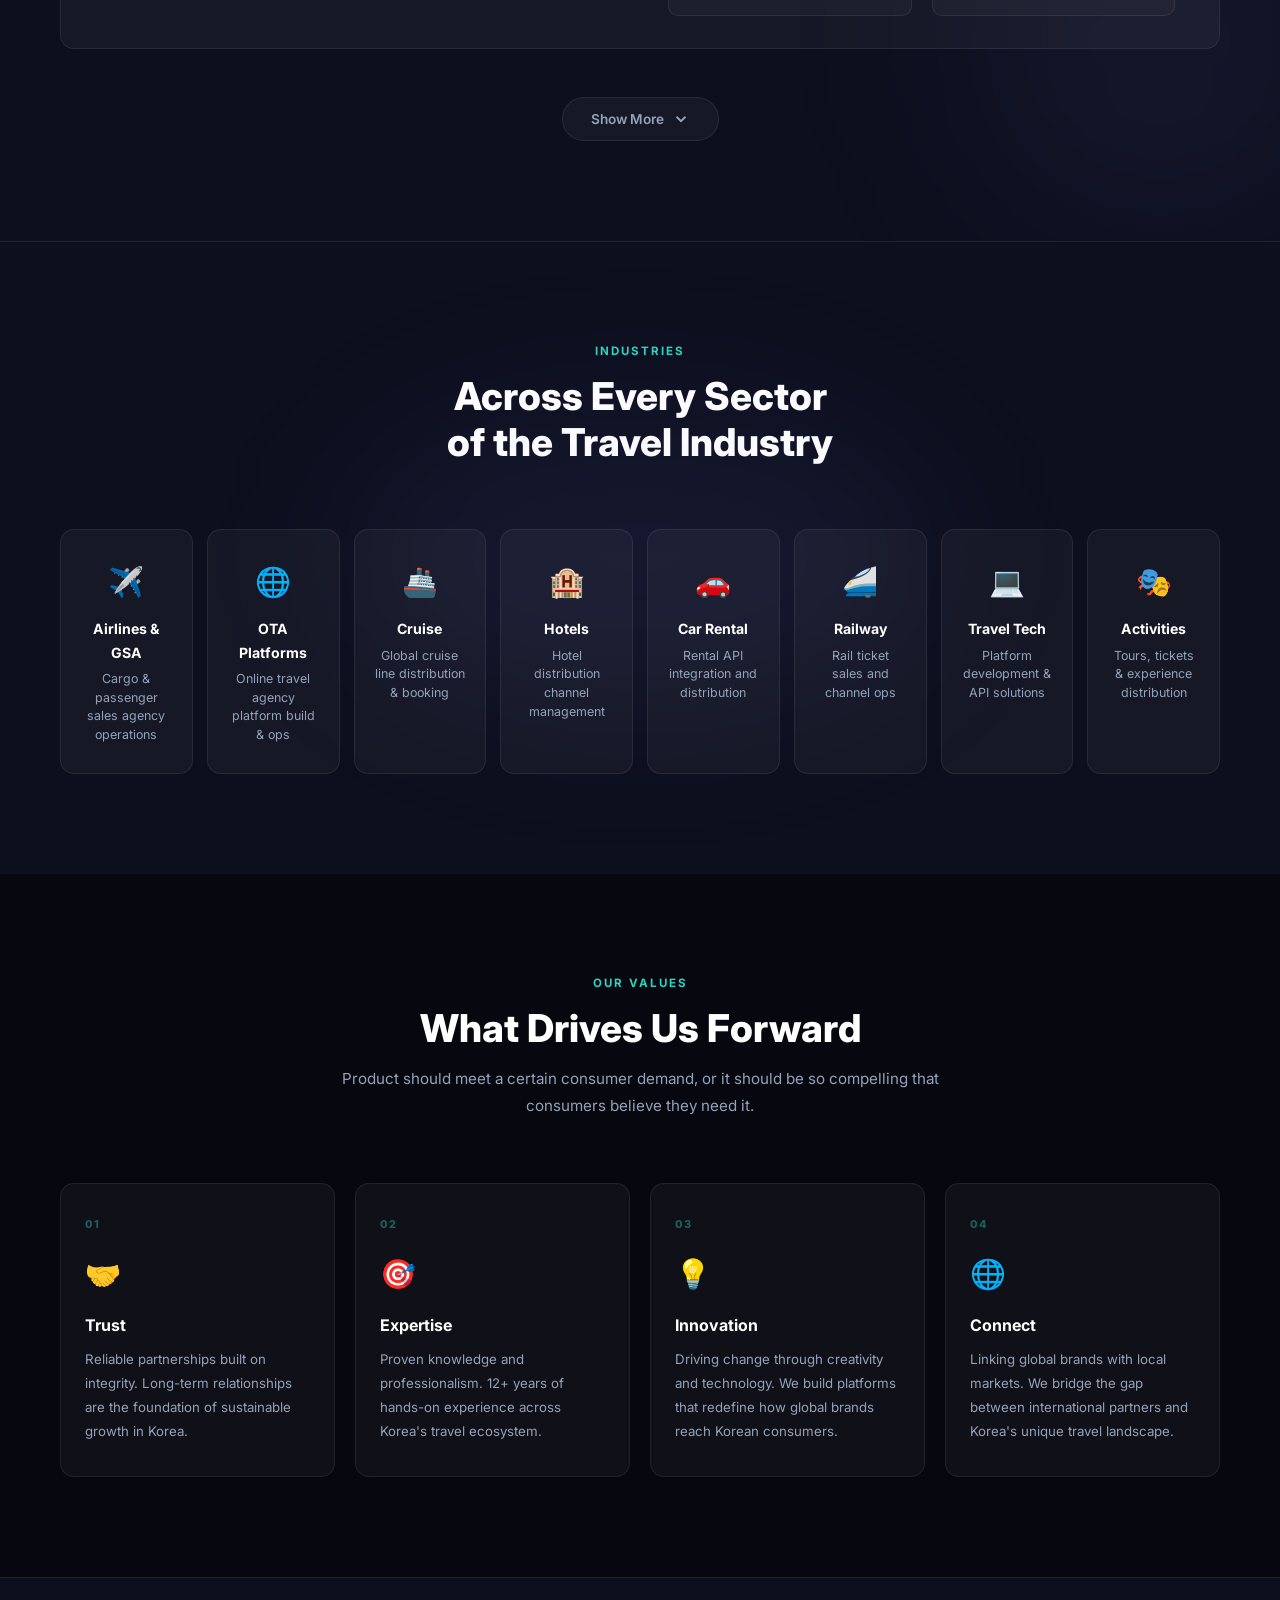
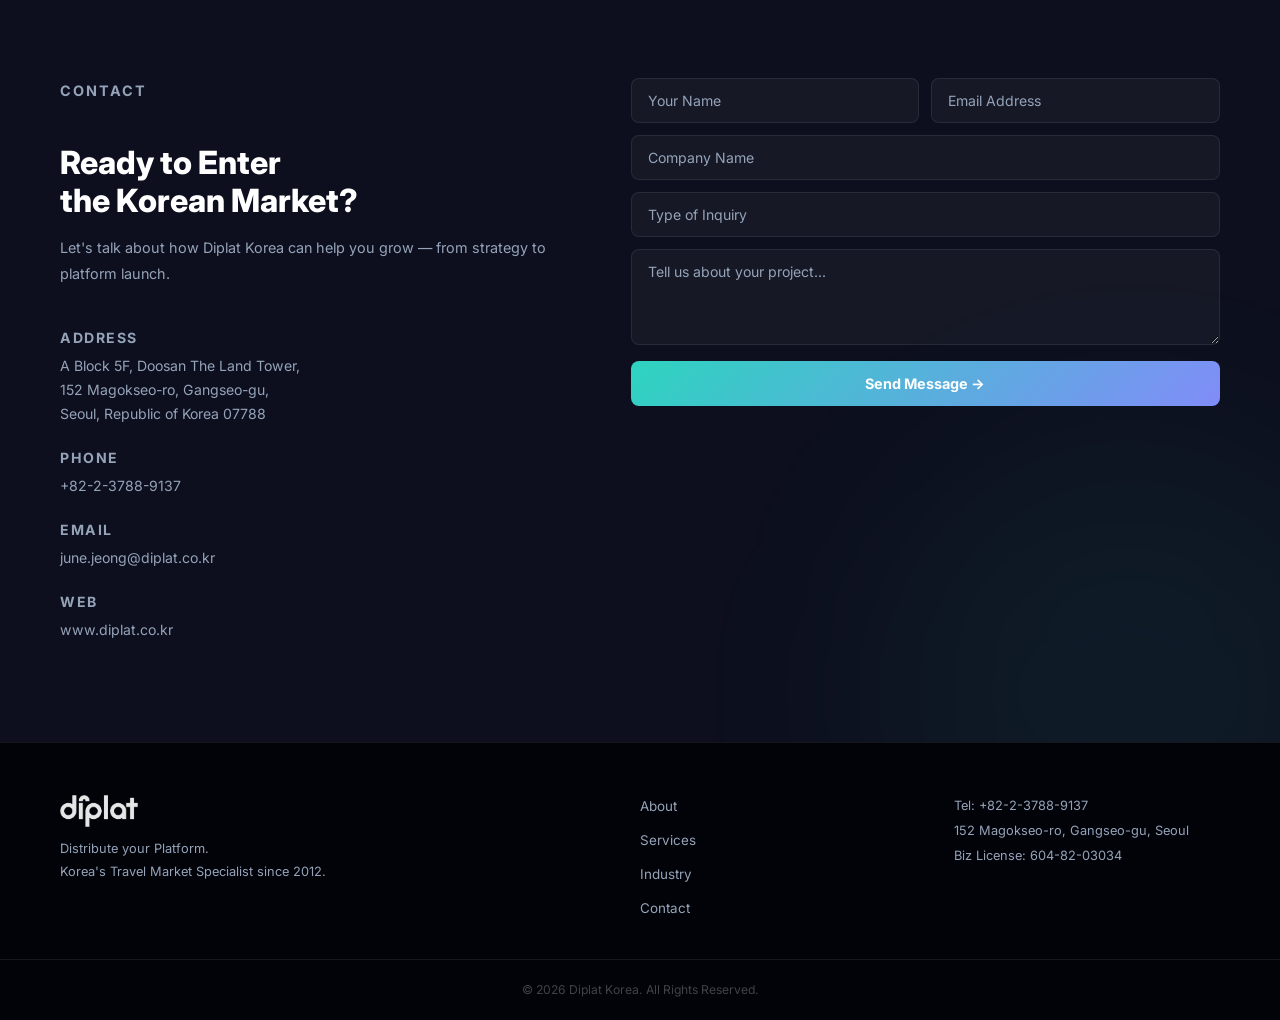
==== commit 8082781a: "feat: 로고 이미지로 교체 - 네브바·푸터·서비스 서브페이지 전체" ====
--- a/index.html
+++ b/index.html
@@ -17,8 +17,7 @@
 <nav class="nav" id="nav">
   <div class="container nav-inner">
     <a href="#home" class="logo">
-      <span class="logo-d">d</span><span class="logo-rest">iplat</span>
-      <span class="logo-ko">korea</span>
+      <img src="assets/diplat-logo.png" alt="Diplat Korea" style="height:36px;width:auto;display:block;">
     </a>
     <ul class="nav-links" id="navLinks">
       <li><a href="#about">About</a></li>
@@ -644,7 +643,7 @@
 <footer class="footer">
   <div class="container footer-inner">
     <div>
-      <div class="logo footer-logo"><span class="logo-d">d</span><span class="logo-rest">iplat</span><span class="logo-ko">korea</span></div>
+      <div class="logo footer-logo"><img src="assets/diplat-logo.png" alt="Diplat Korea" style="height:32px;width:auto;display:block;filter:brightness(0) invert(1);opacity:0.9;"></div>
       <p class="footer-sub">Distribute your Platform.<br>Korea's Travel Market Specialist since 2012.</p>
     </div>
     <div class="footer-links">
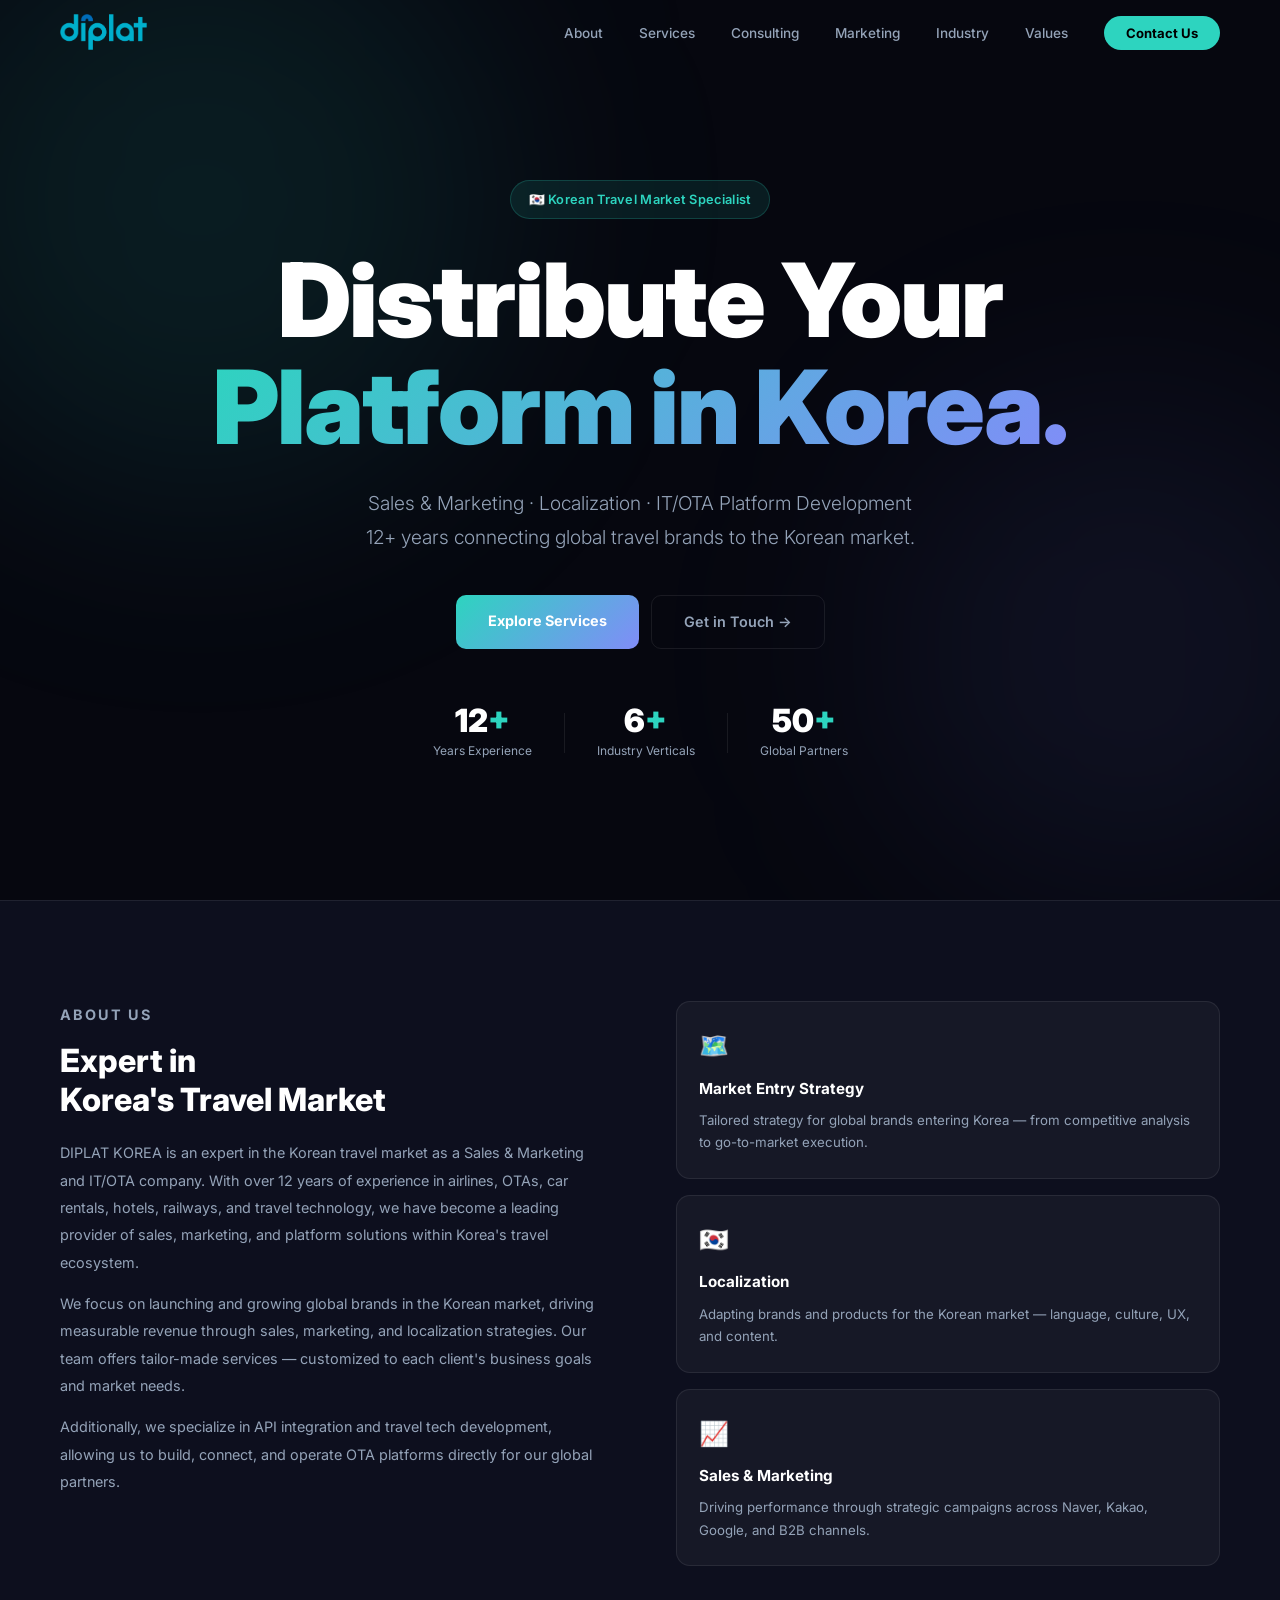
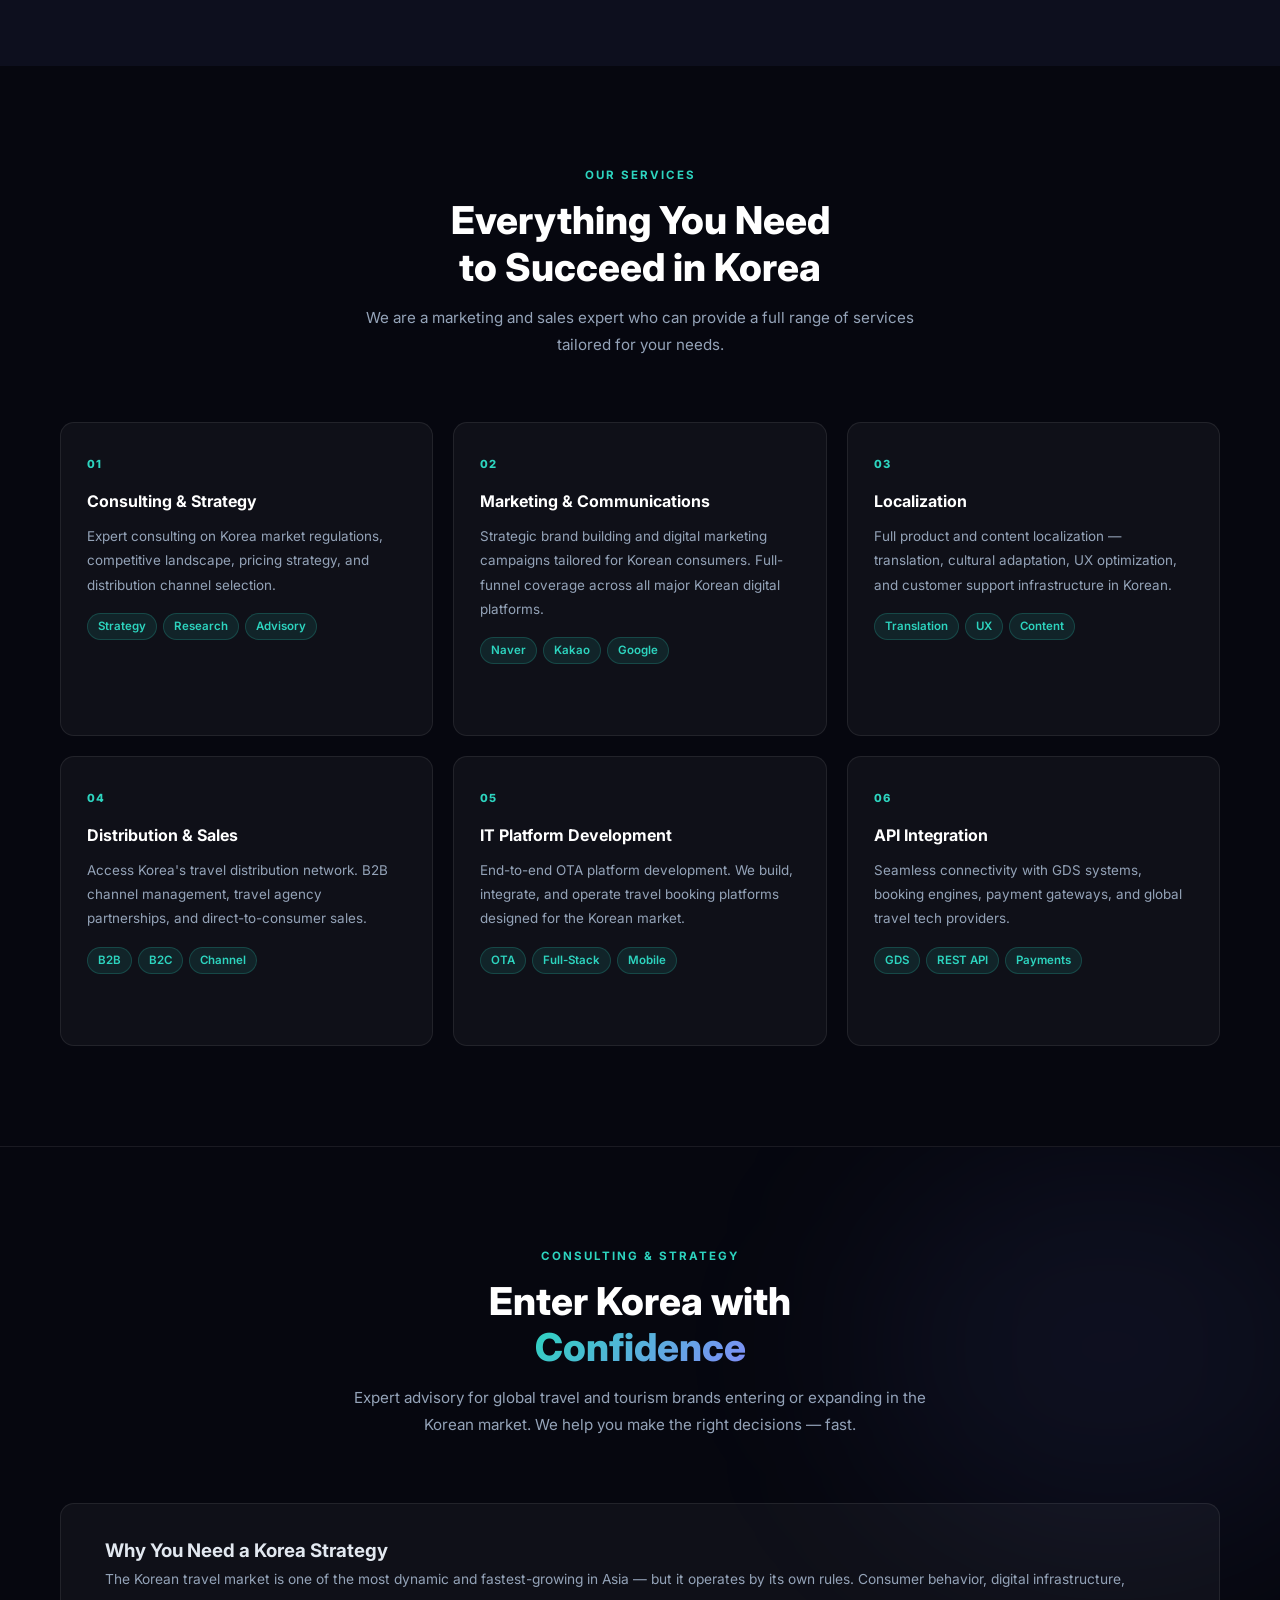
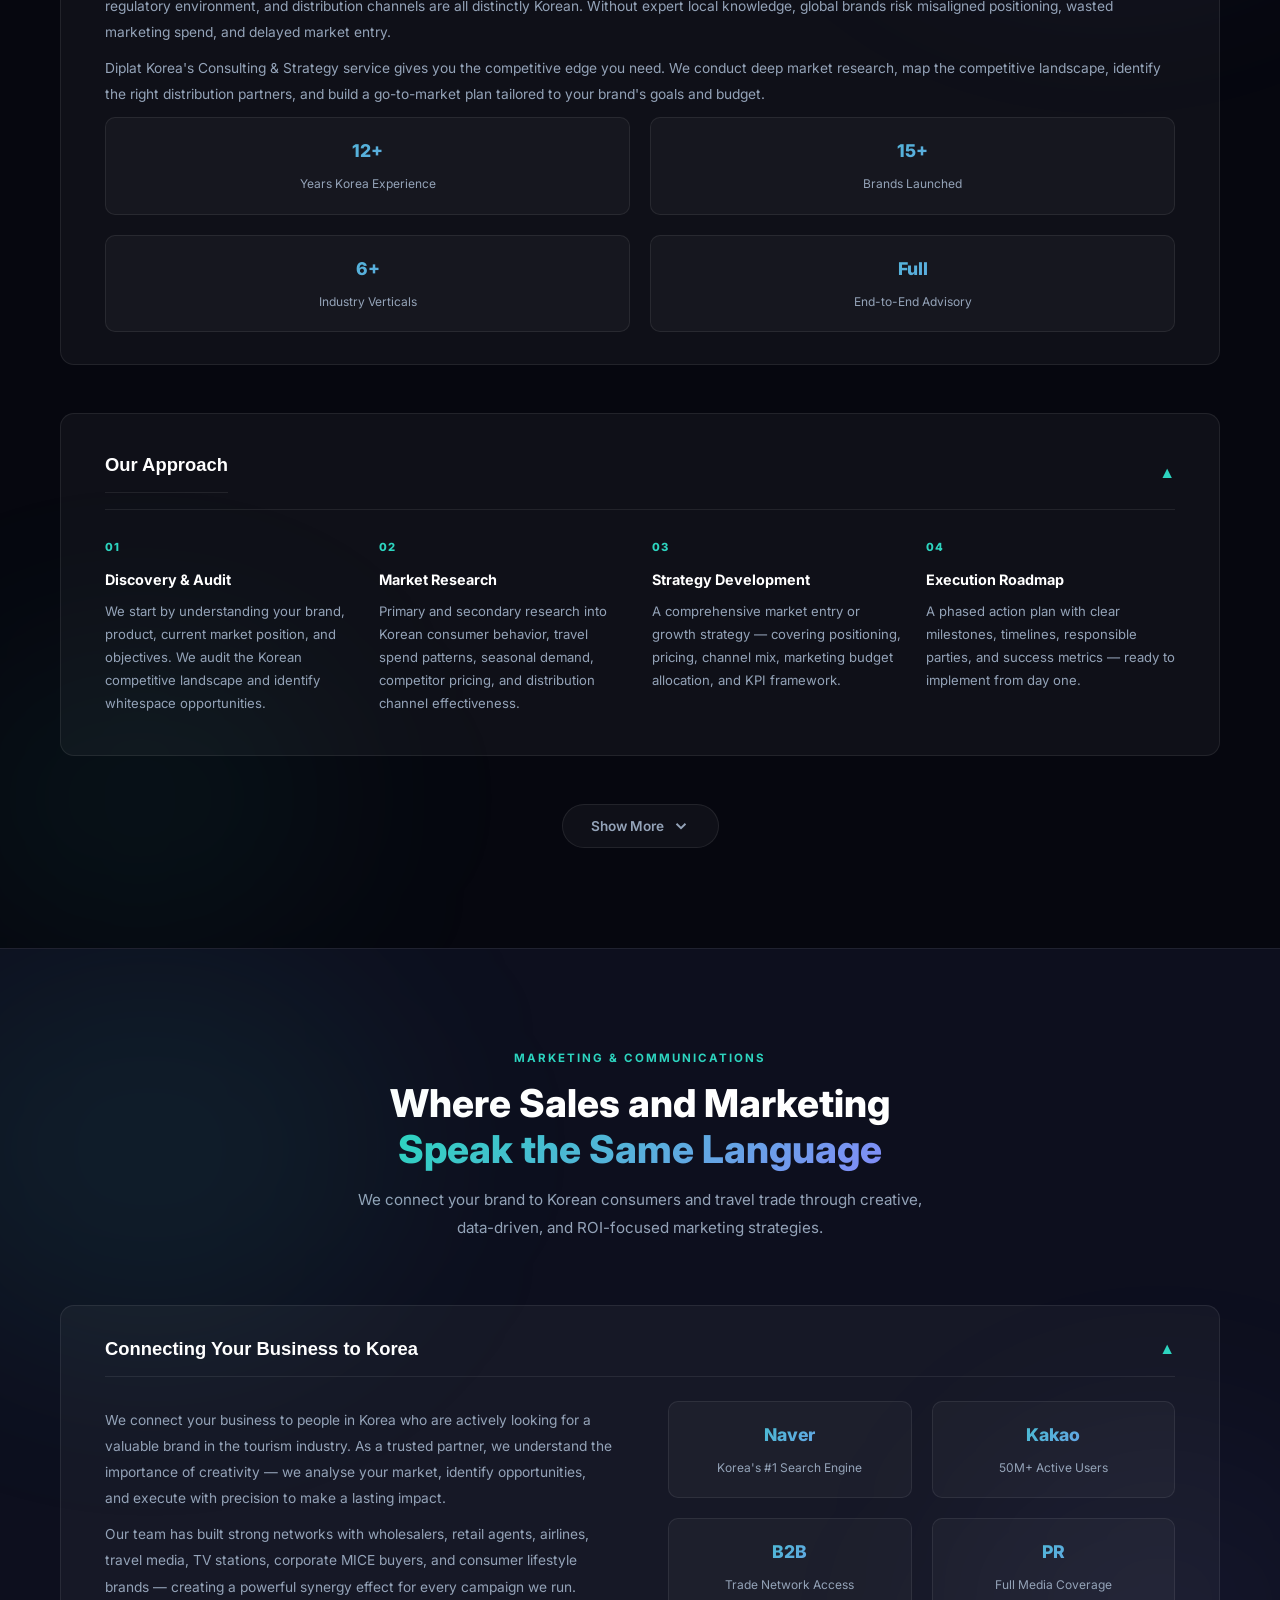
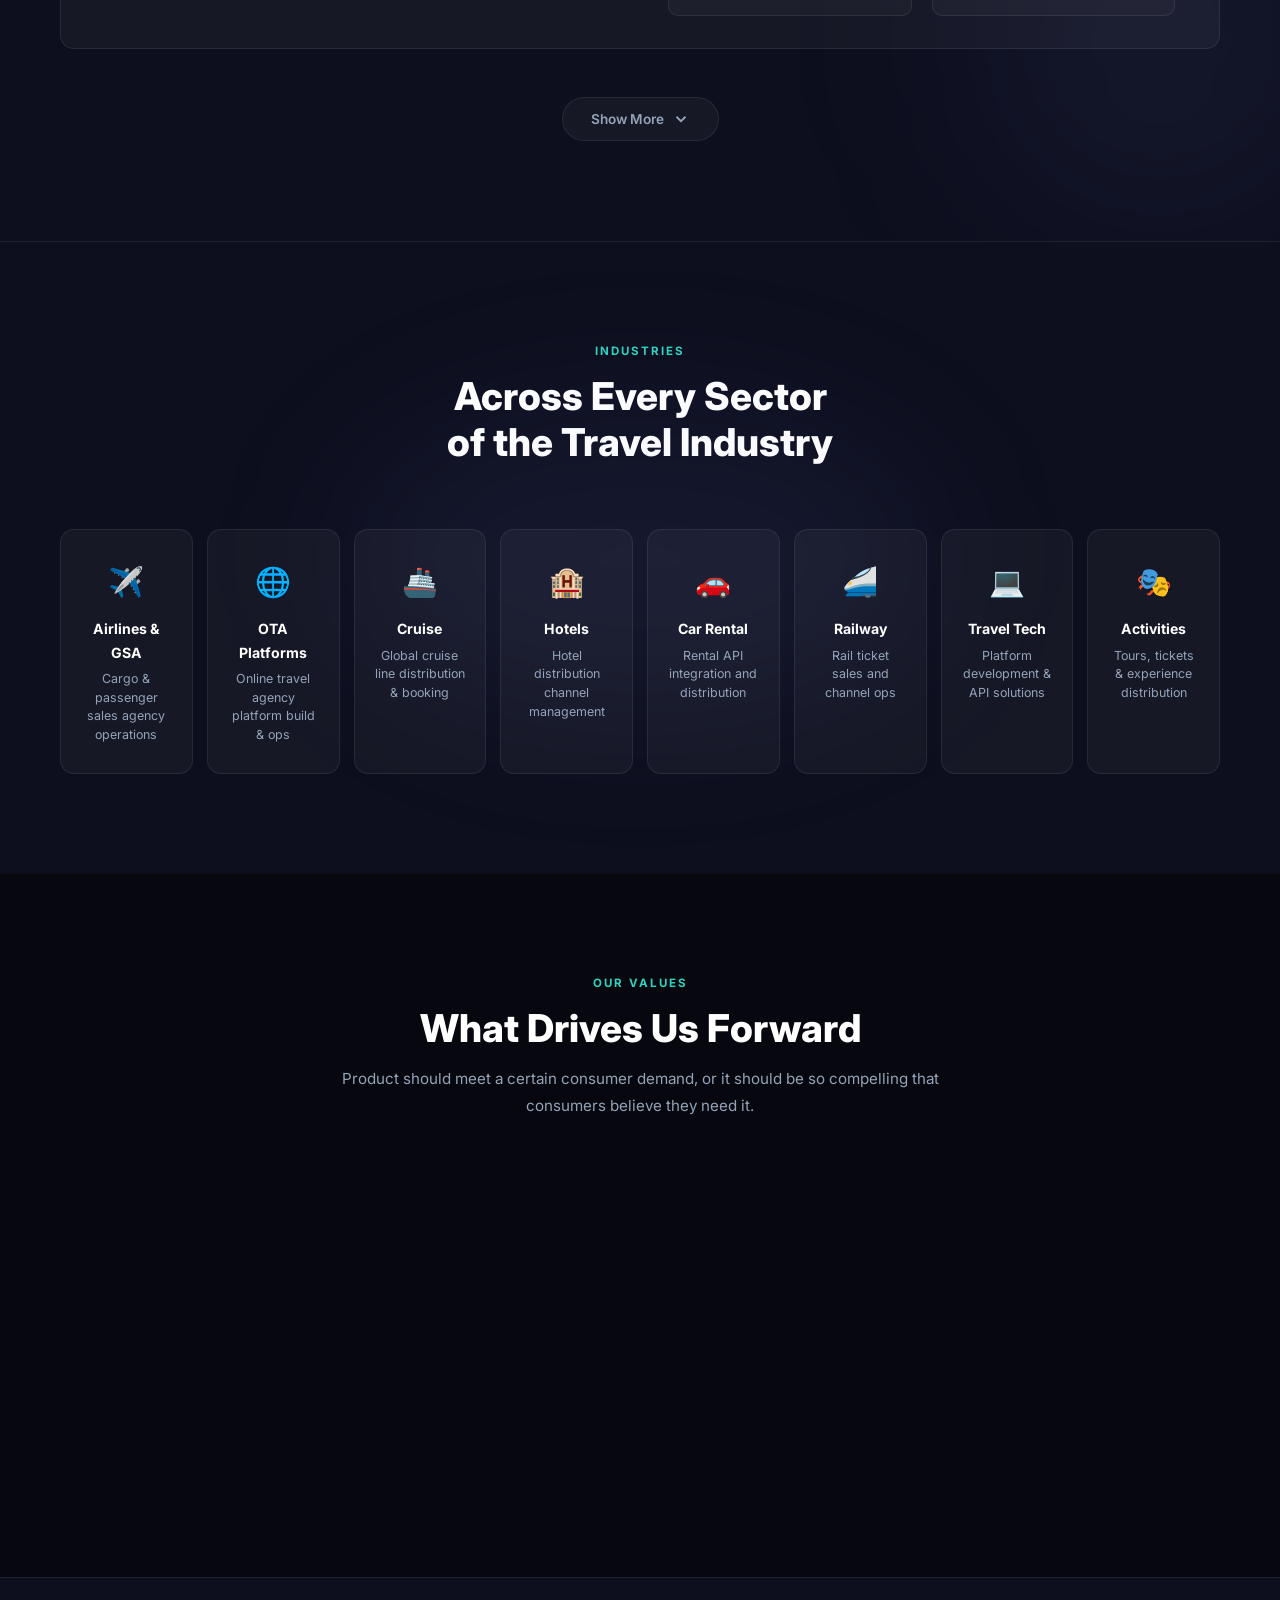
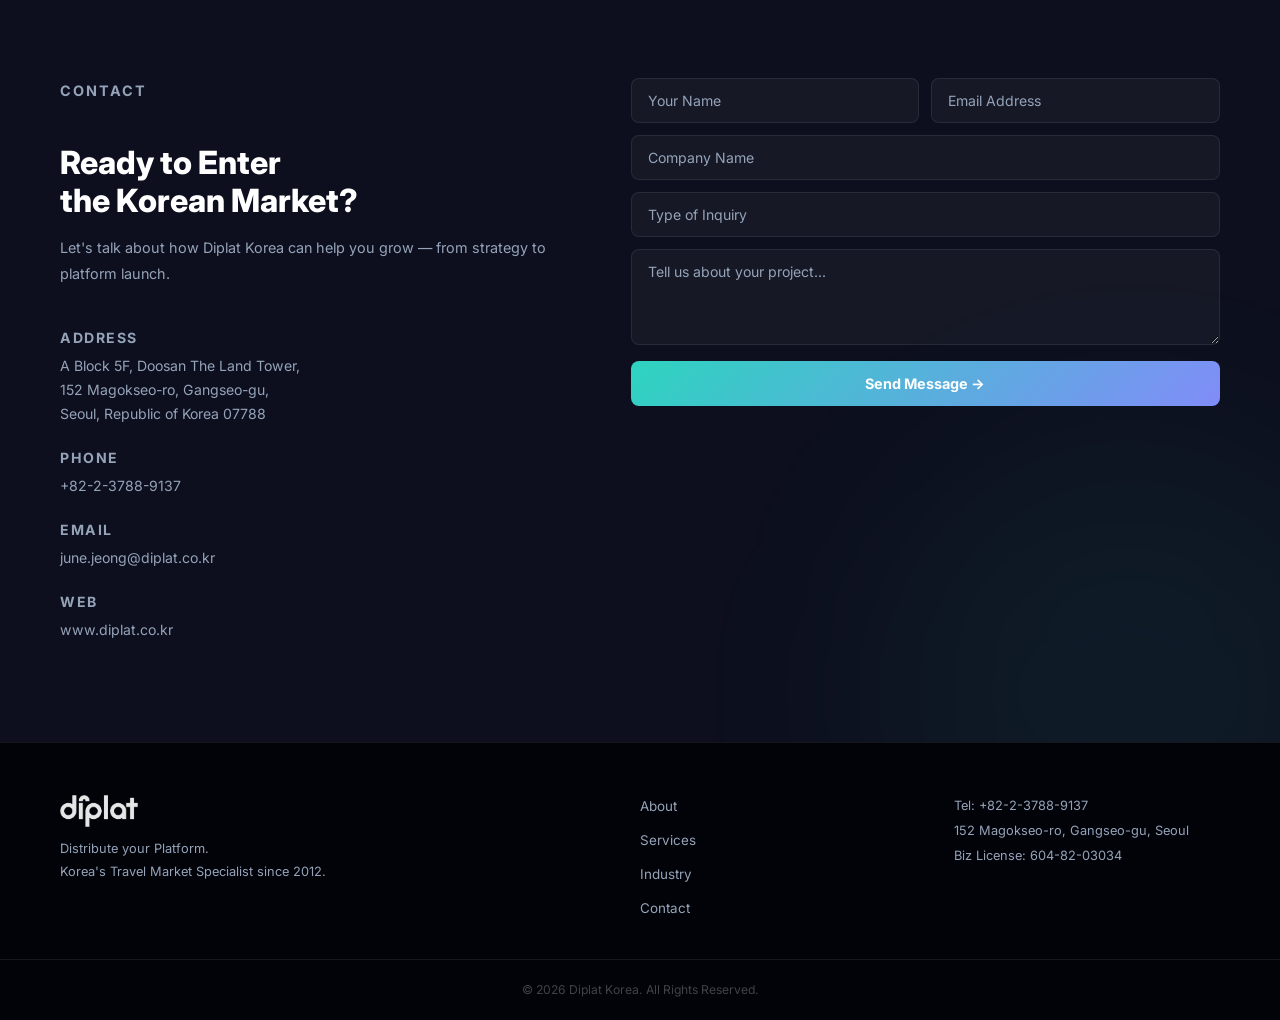
==== commit 88214c23: "feat: 네이버 서치어드바이저 메타 태그 추가" ====
--- a/index.html
+++ b/index.html
@@ -1,6 +1,7 @@
 <!DOCTYPE html>
 <html lang="en">
 <head>
+  <meta name="naver-site-verification" content="a5e831be4410e3e145dfdaa34d5597b49866e961" />
   <meta charset="UTF-8">
   <meta name="viewport" content="width=device-width, initial-scale=1.0">
   <title>Diplat Korea — Distribute Your Platform</title>
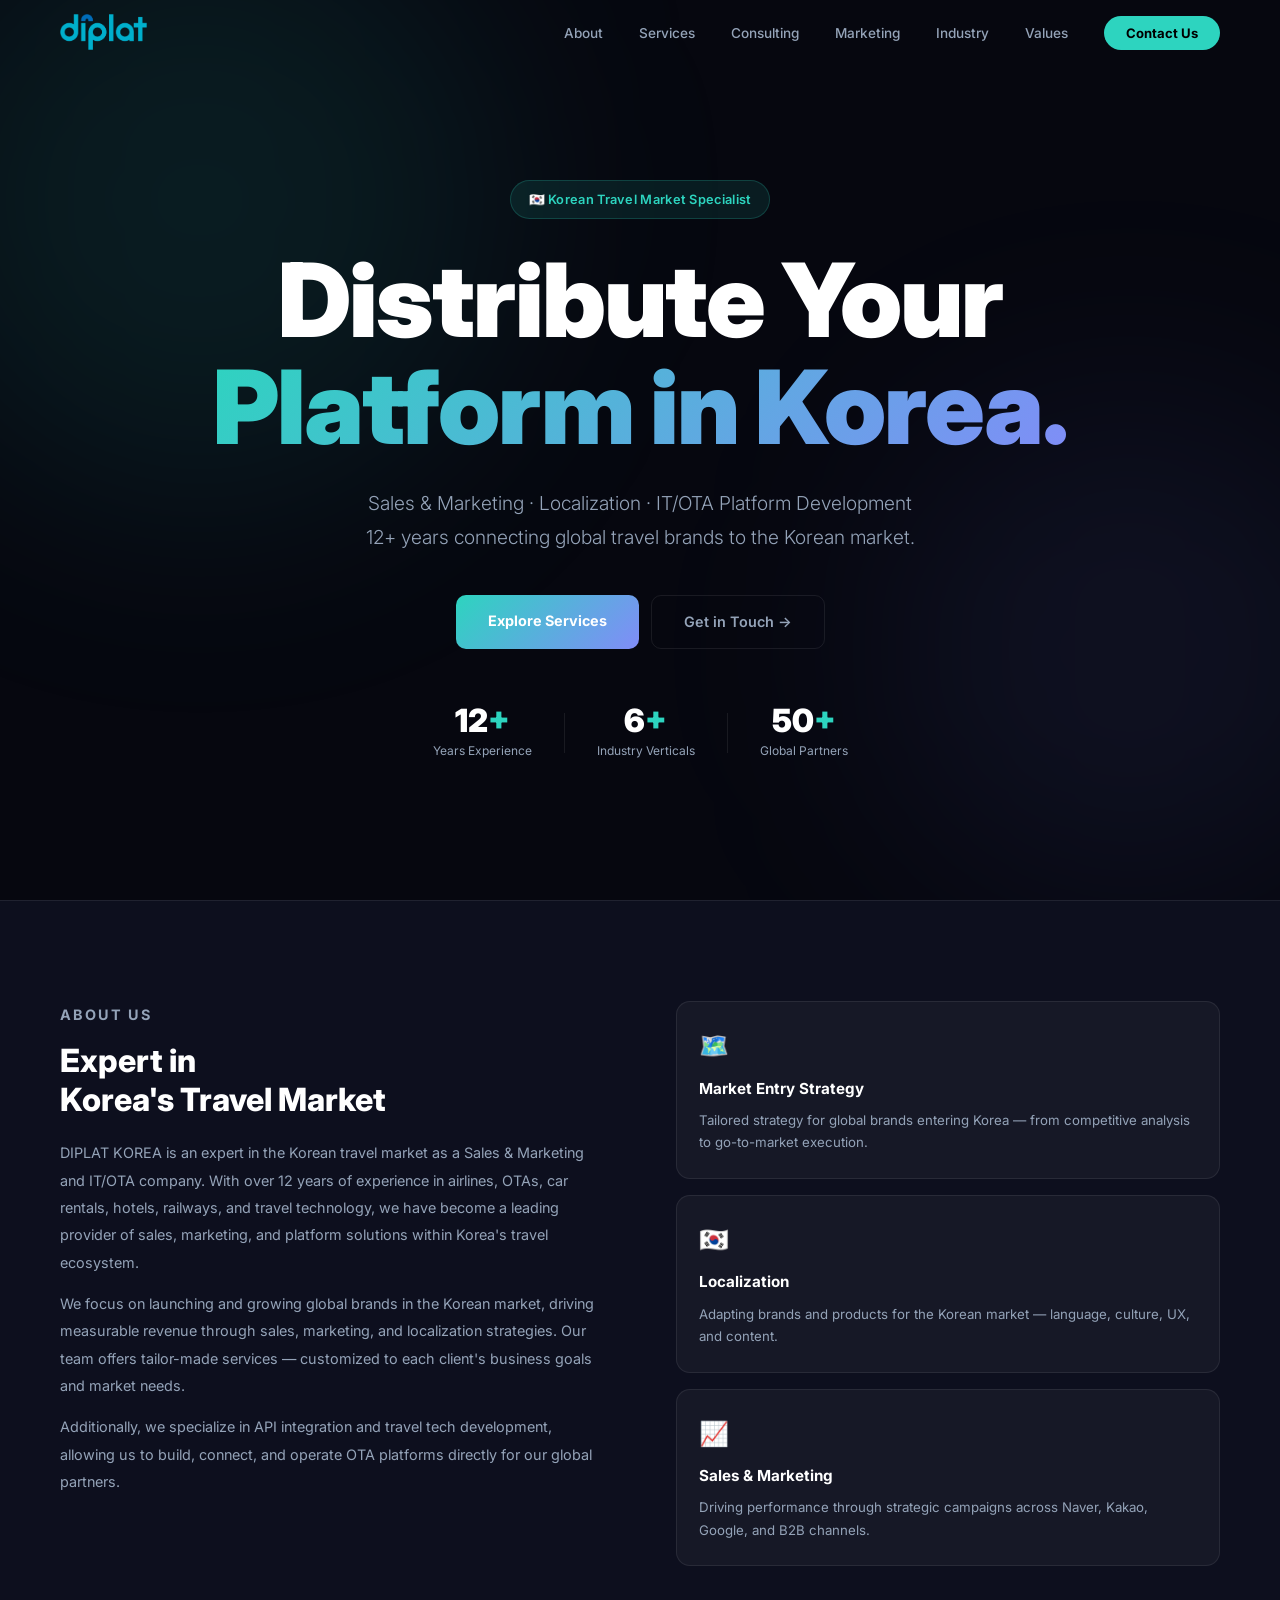
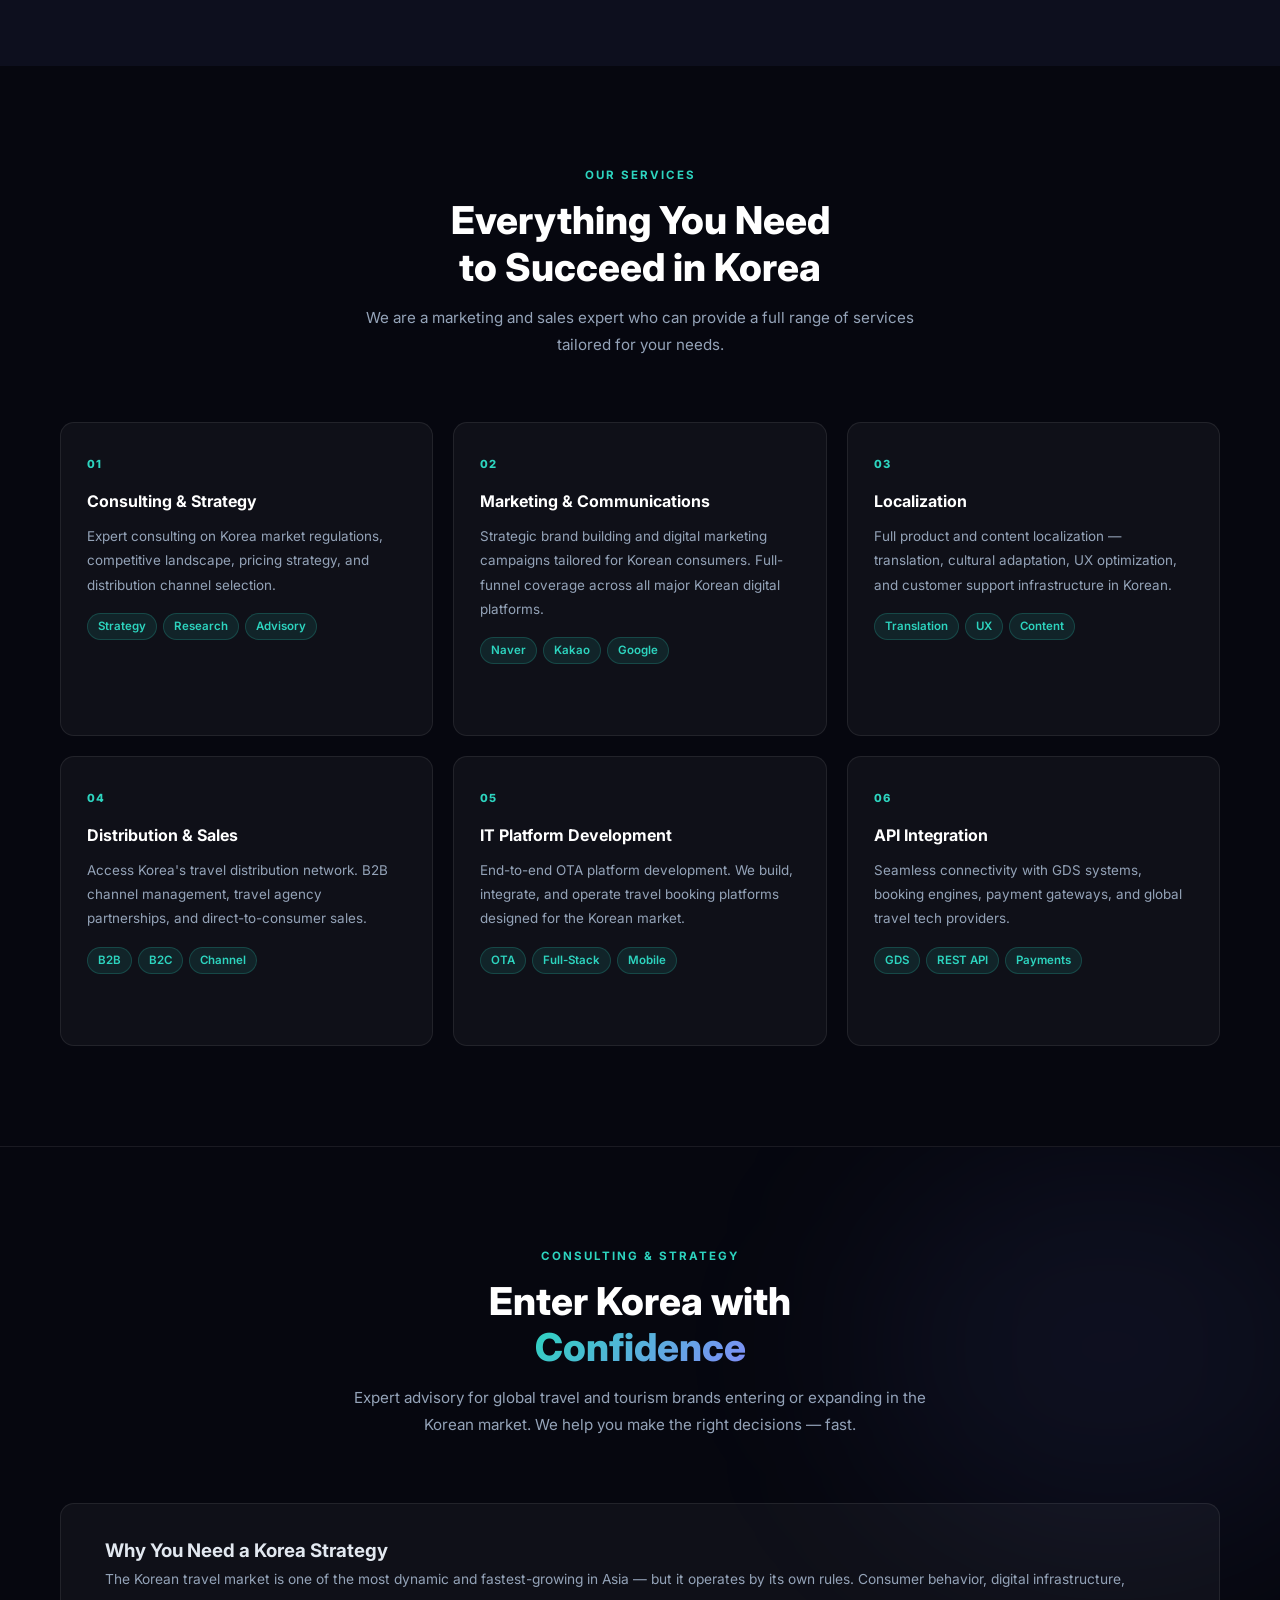
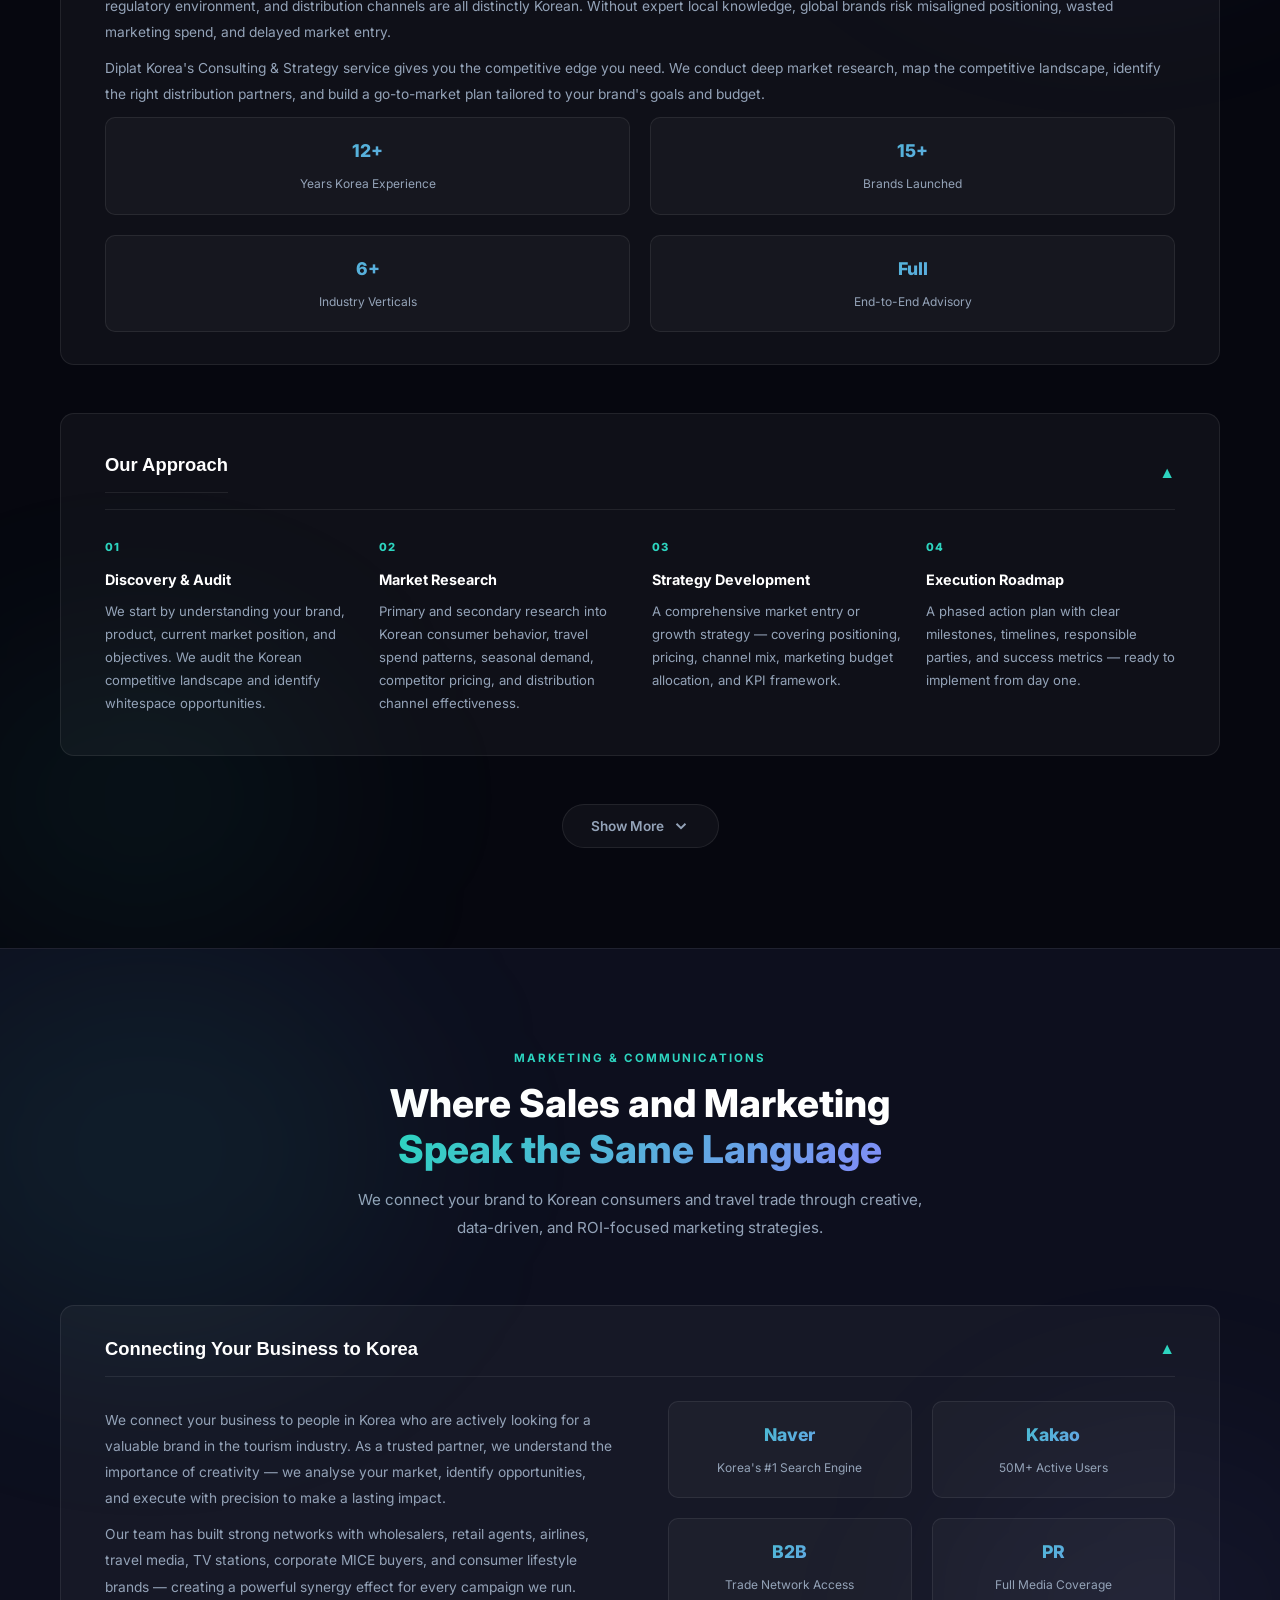
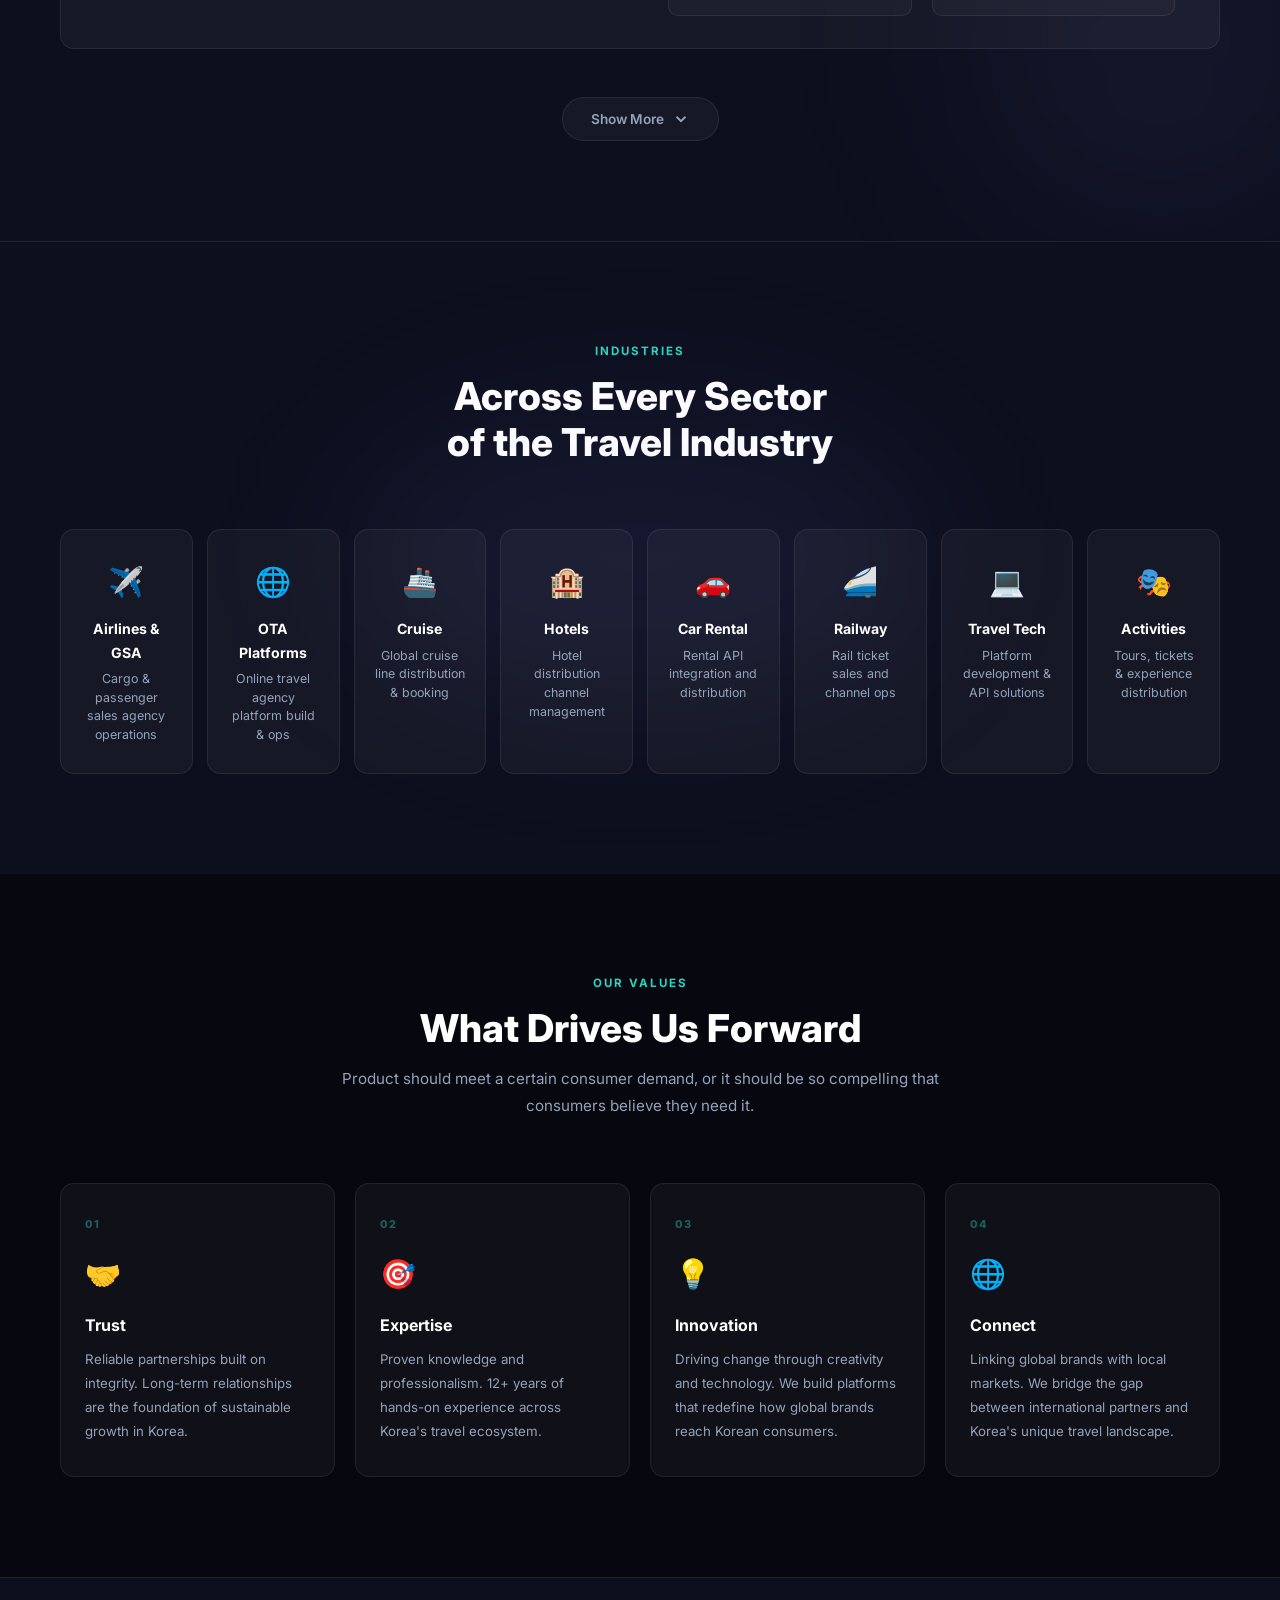
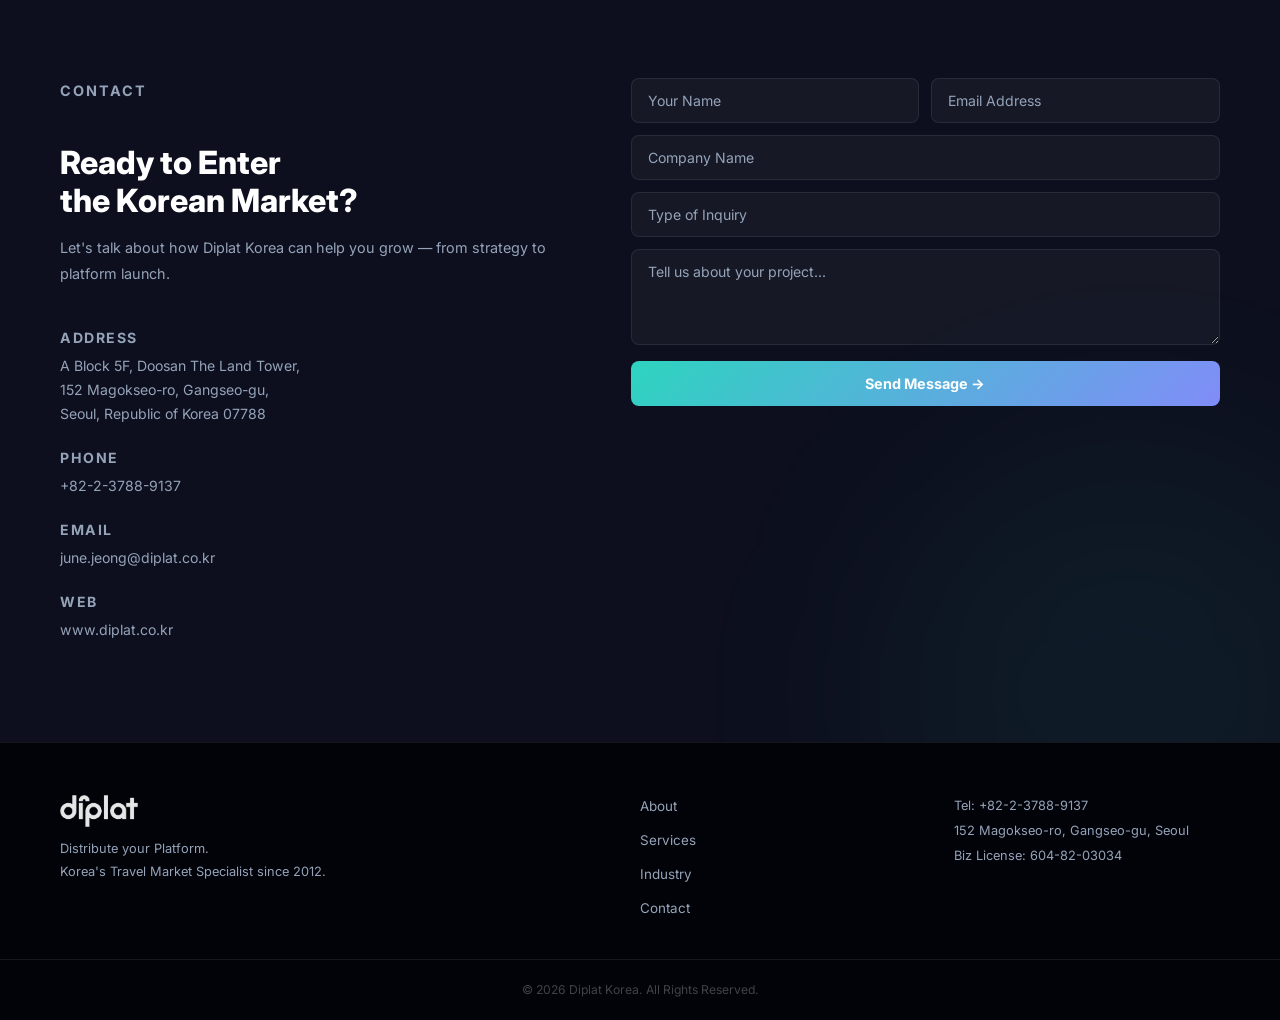
==== commit fc20b675: "fix: robots.txt 추가, 사이트 제목에 디플랫코리아 한글명 추가" ====
--- a/index.html
+++ b/index.html
@@ -4,9 +4,9 @@
   <meta name="naver-site-verification" content="a5e831be4410e3e145dfdaa34d5597b49866e961" />
   <meta charset="UTF-8">
   <meta name="viewport" content="width=device-width, initial-scale=1.0">
-  <title>Diplat Korea — Distribute Your Platform</title>
+  <title>Diplat Korea/디플랫코리아 — Distribute Your Platform</title>
   <meta name="description" content="Diplat Korea is an expert in the Korean travel market. Sales & Marketing, Localization, IT/OTA Platform Development, and API Integration. 12+ years of experience.">
-  <meta property="og:title" content="Diplat Korea — Distribute Your Platform">
+  <meta property="og:title" content="Diplat Korea/디플랫코리아 — Distribute Your Platform">
   <meta property="og:description" content="Korea's leading travel market specialist. We launch and grow global brands in Korea.">
   <link rel="preconnect" href="https://fonts.googleapis.com">
   <link rel="stylesheet" href="https://fonts.googleapis.com/css2?family=Inter:wght@300;400;500;600;700;800;900&display=swap">
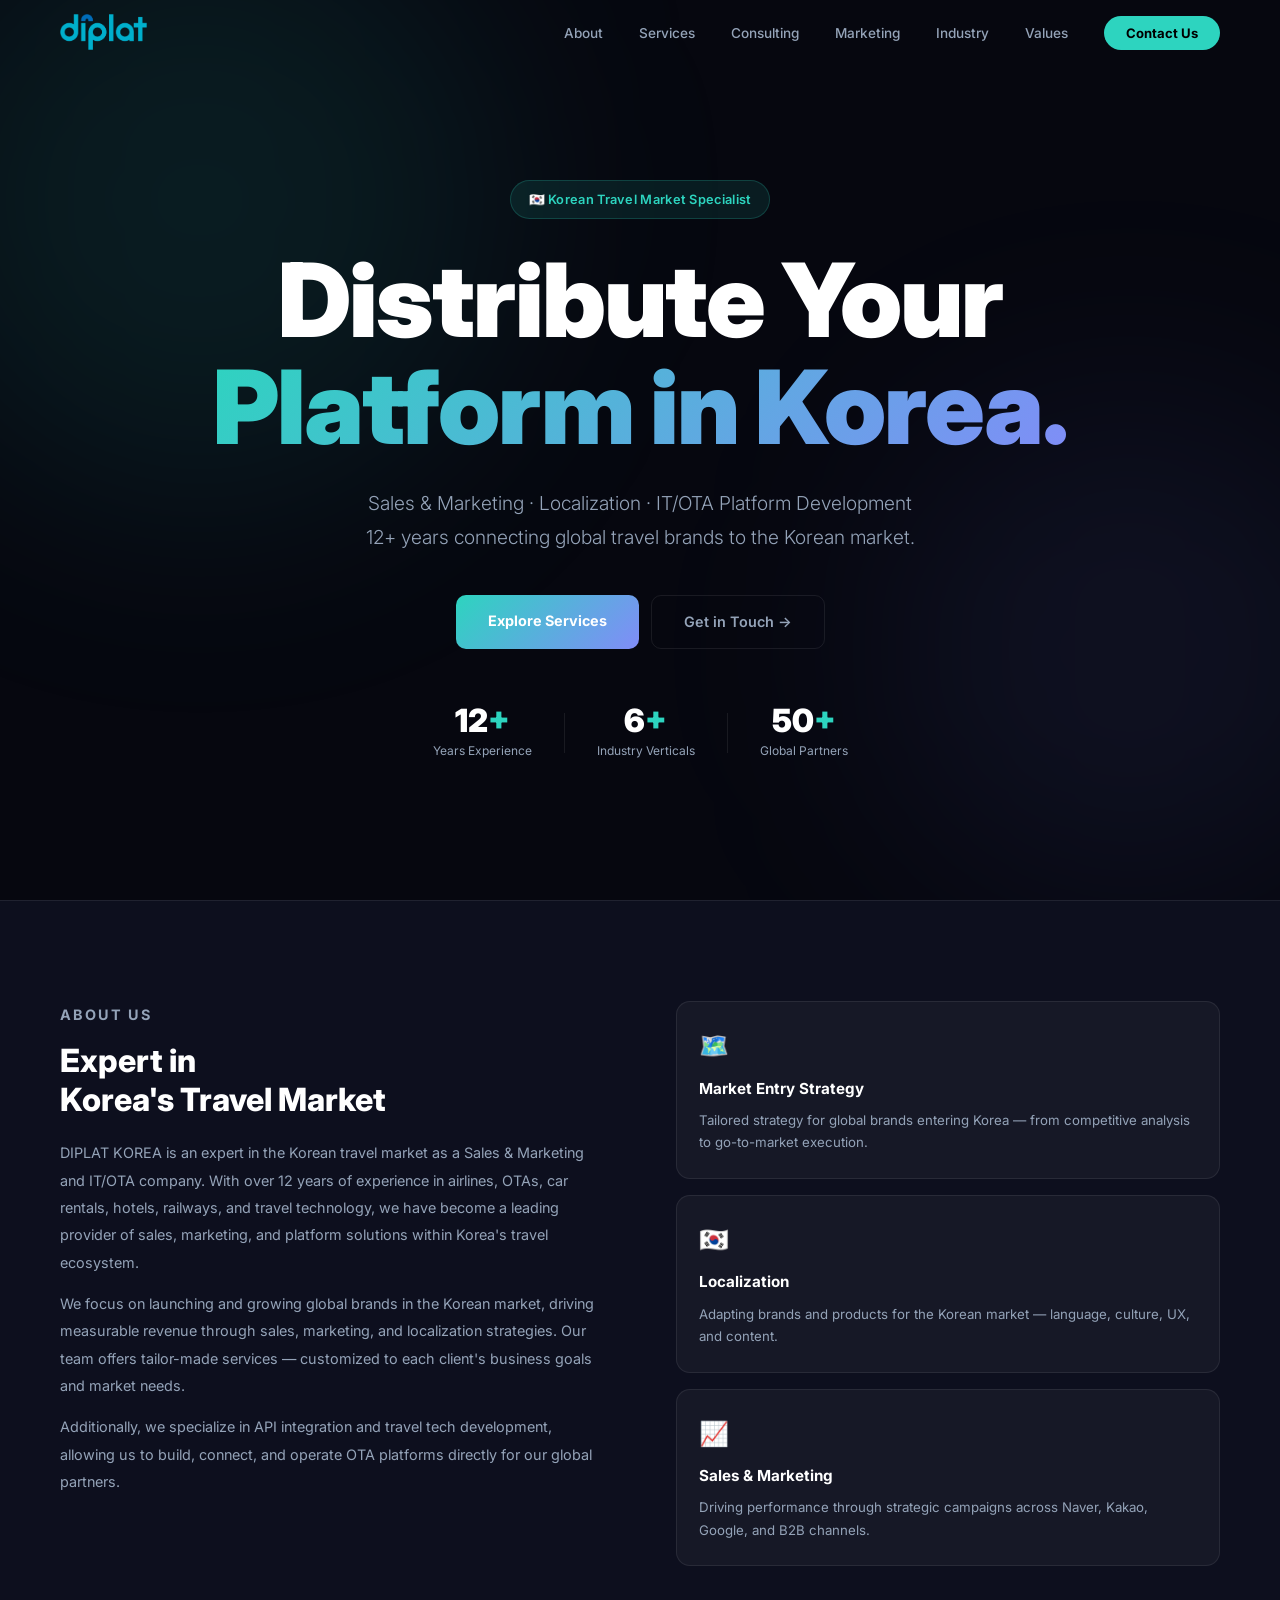
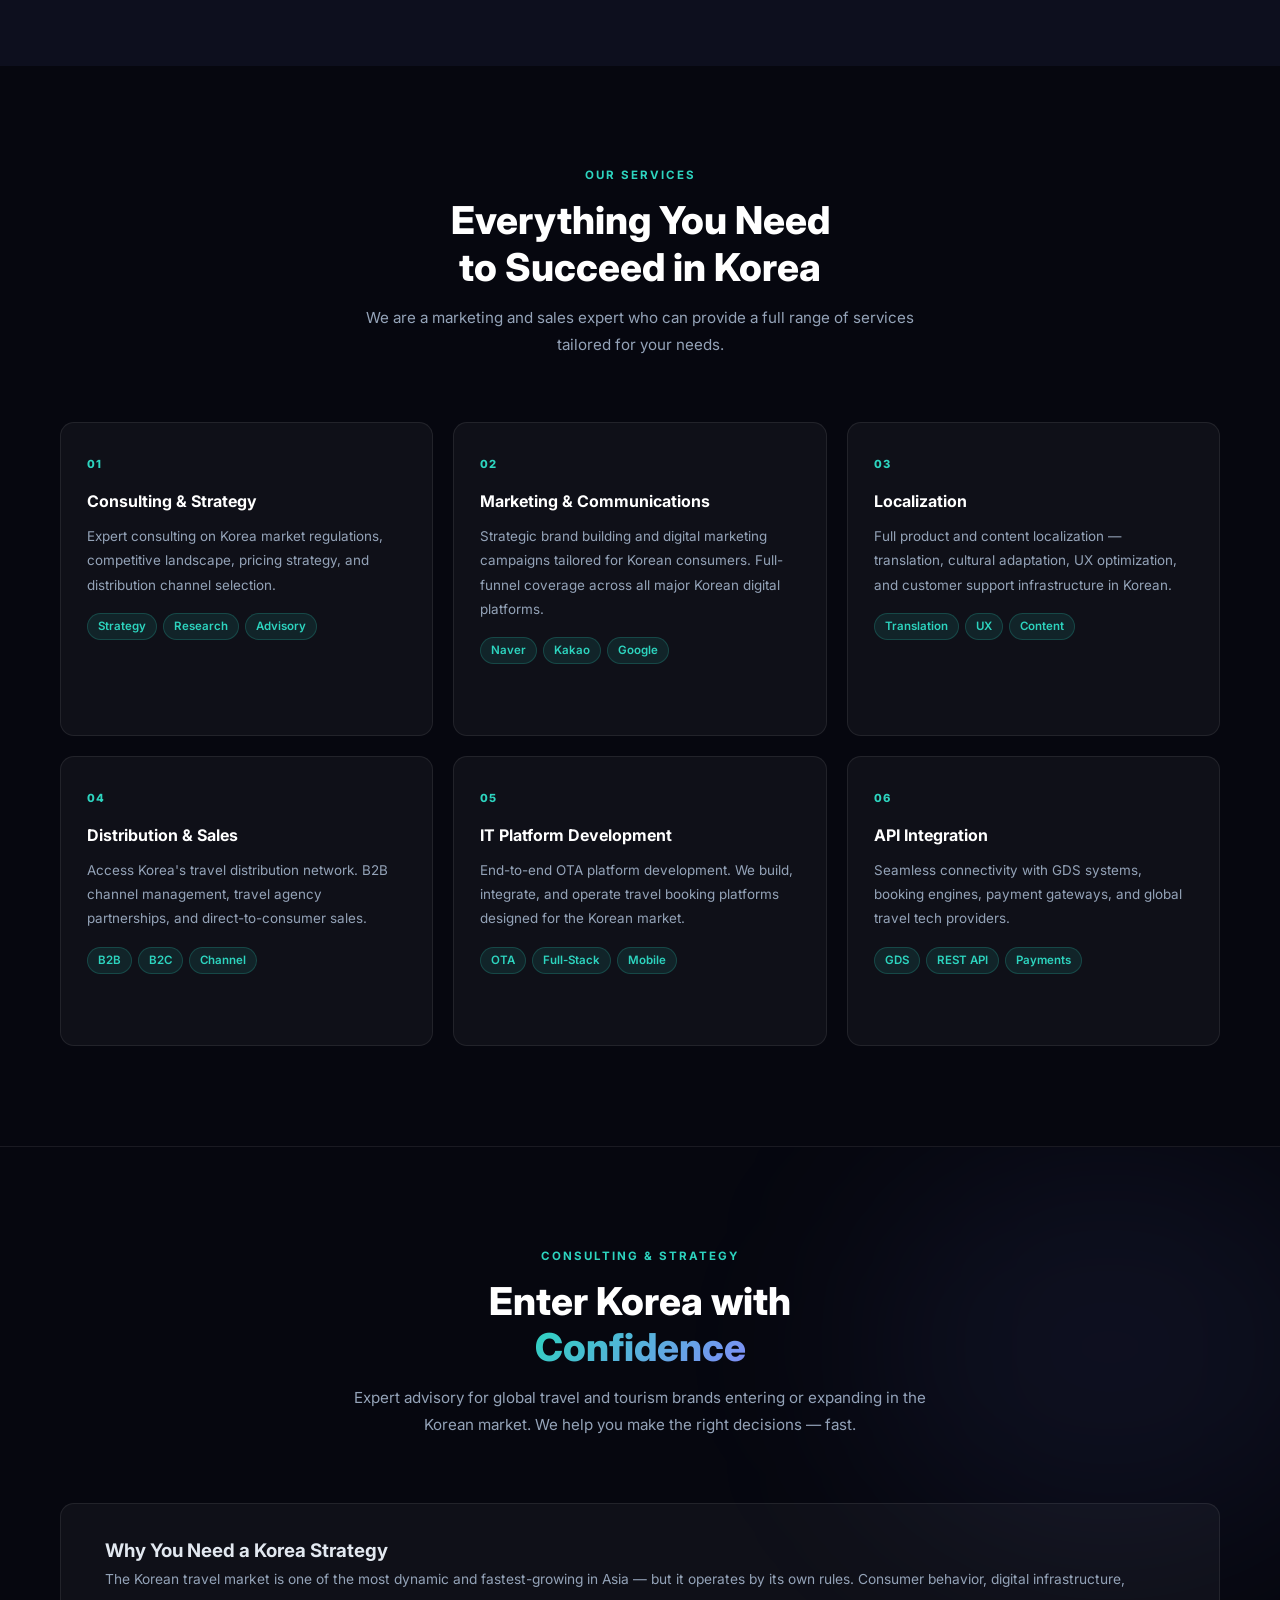
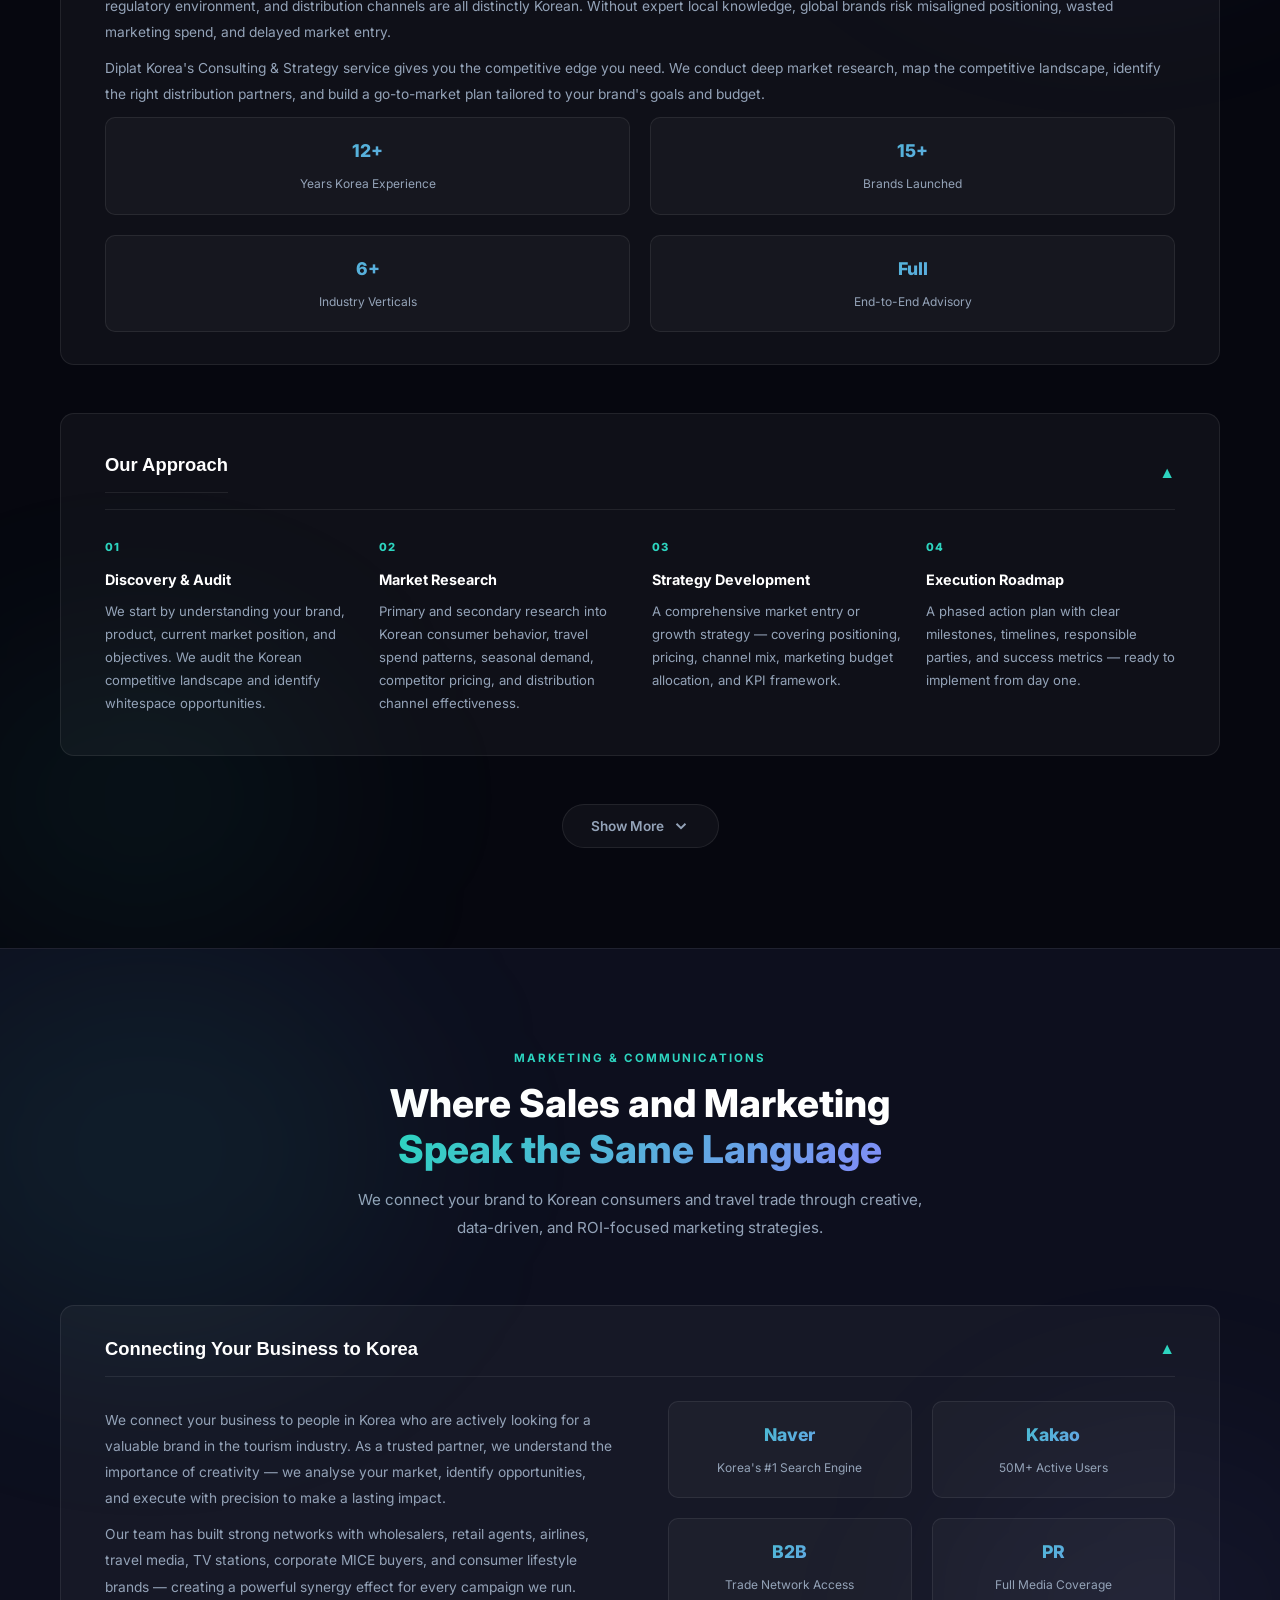
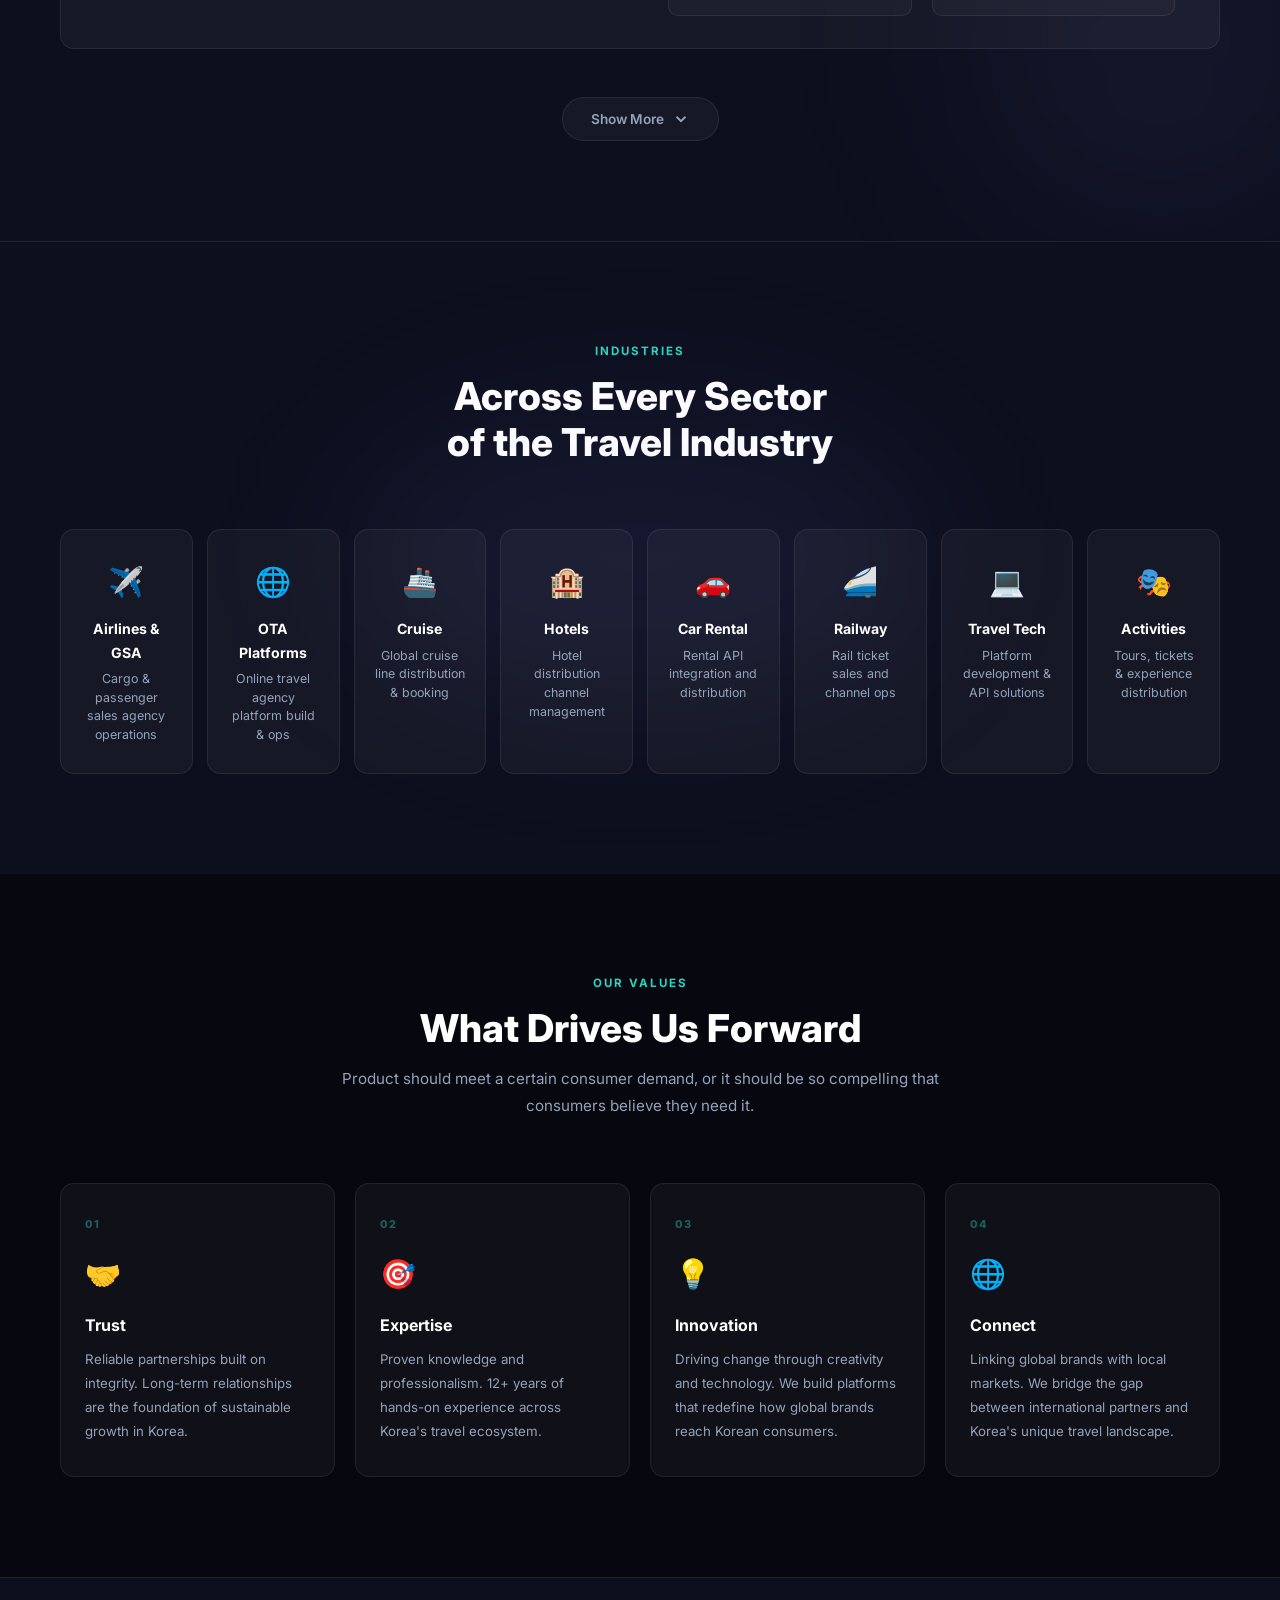
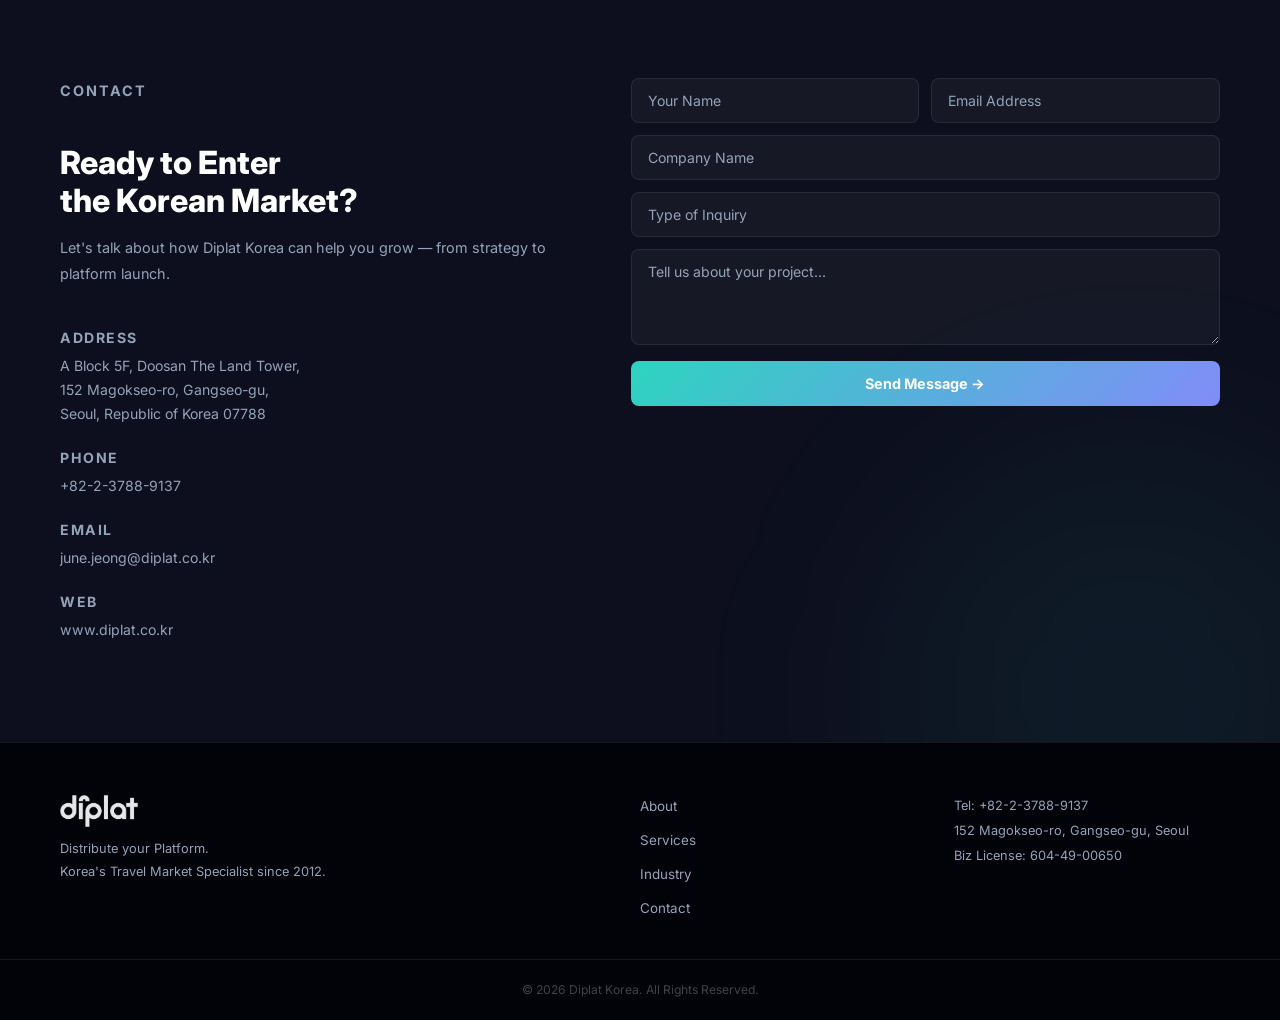
==== commit 0771f3ae: "fix: update business license number to 604-49-00650" ====
--- a/index.html
+++ b/index.html
@@ -656,7 +656,7 @@
     <div class="footer-info">
       <p>Tel: +82-2-3788-9137</p>
       <p>152 Magokseo-ro, Gangseo-gu, Seoul</p>
-      <p>Biz License: 604-82-03034</p>
+      <p>Biz License: 604-49-00650</p>
     </div>
   </div>
   <div class="footer-bottom">
